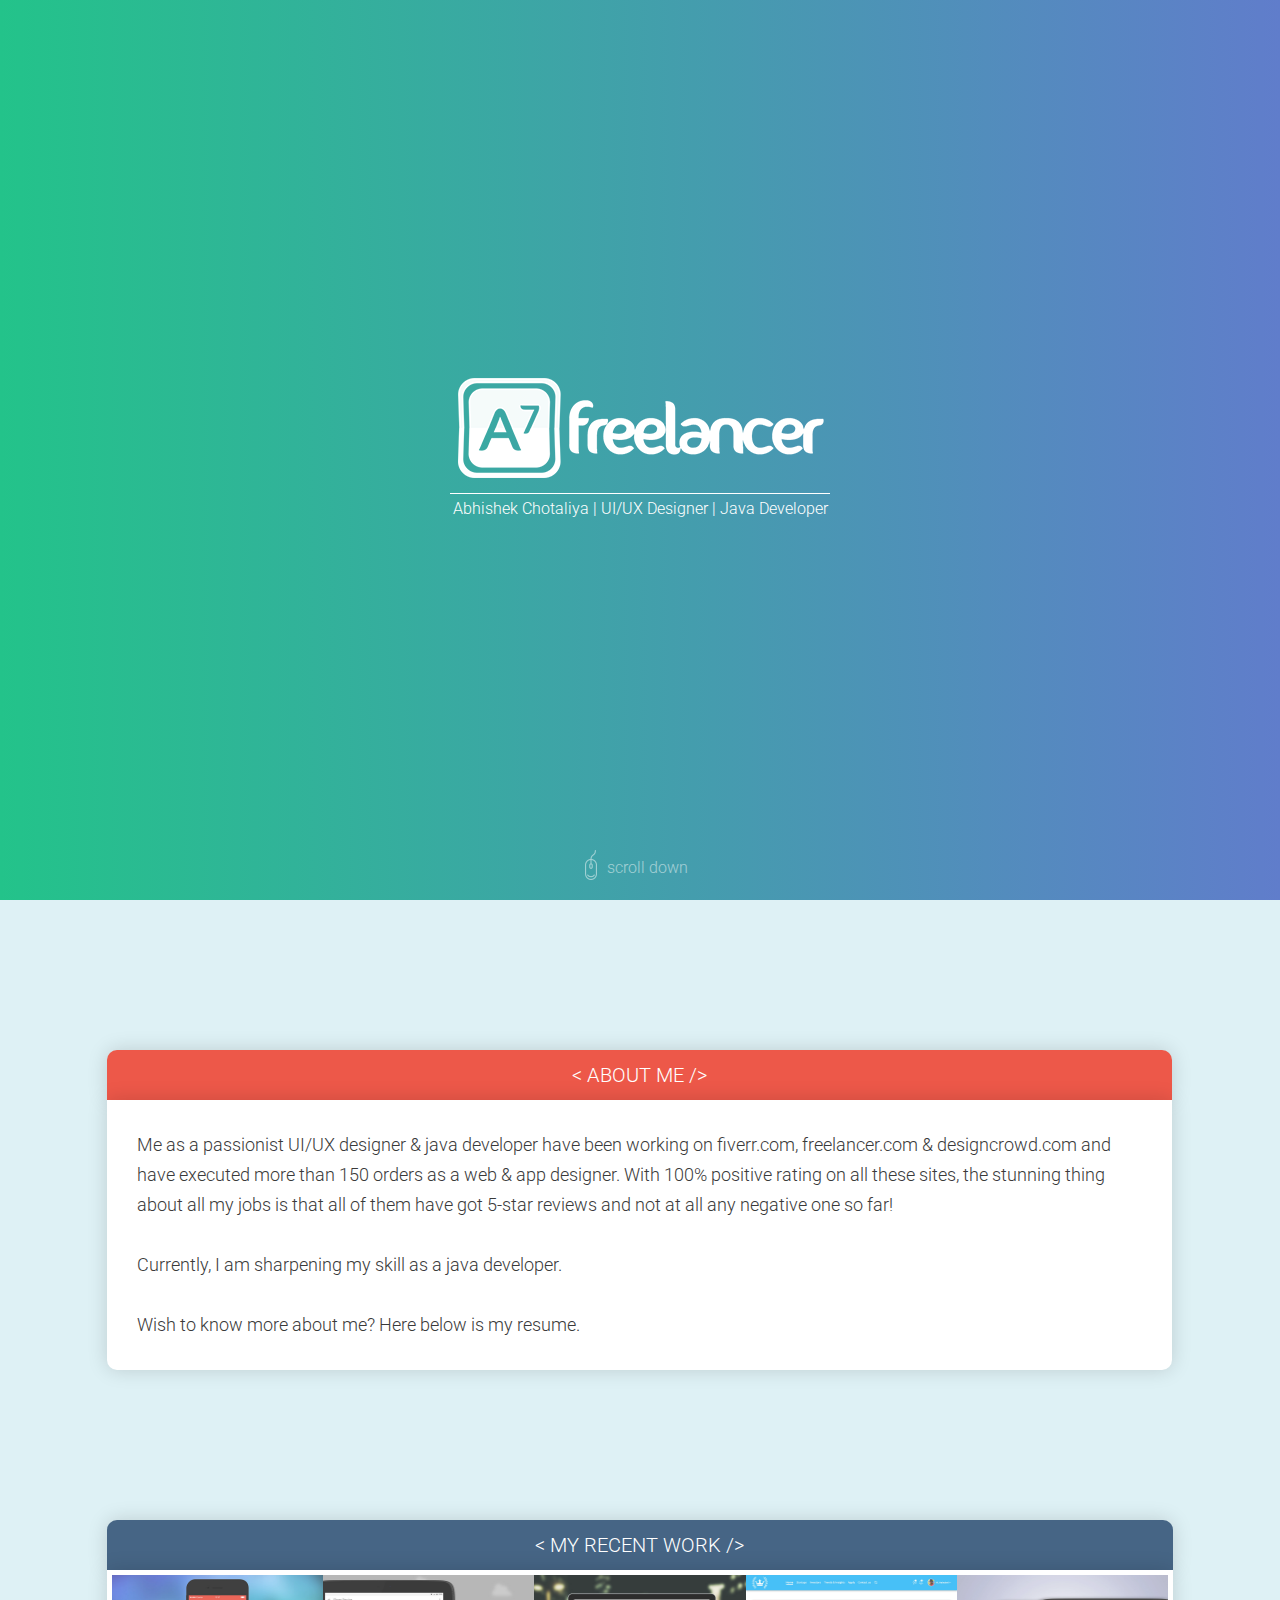
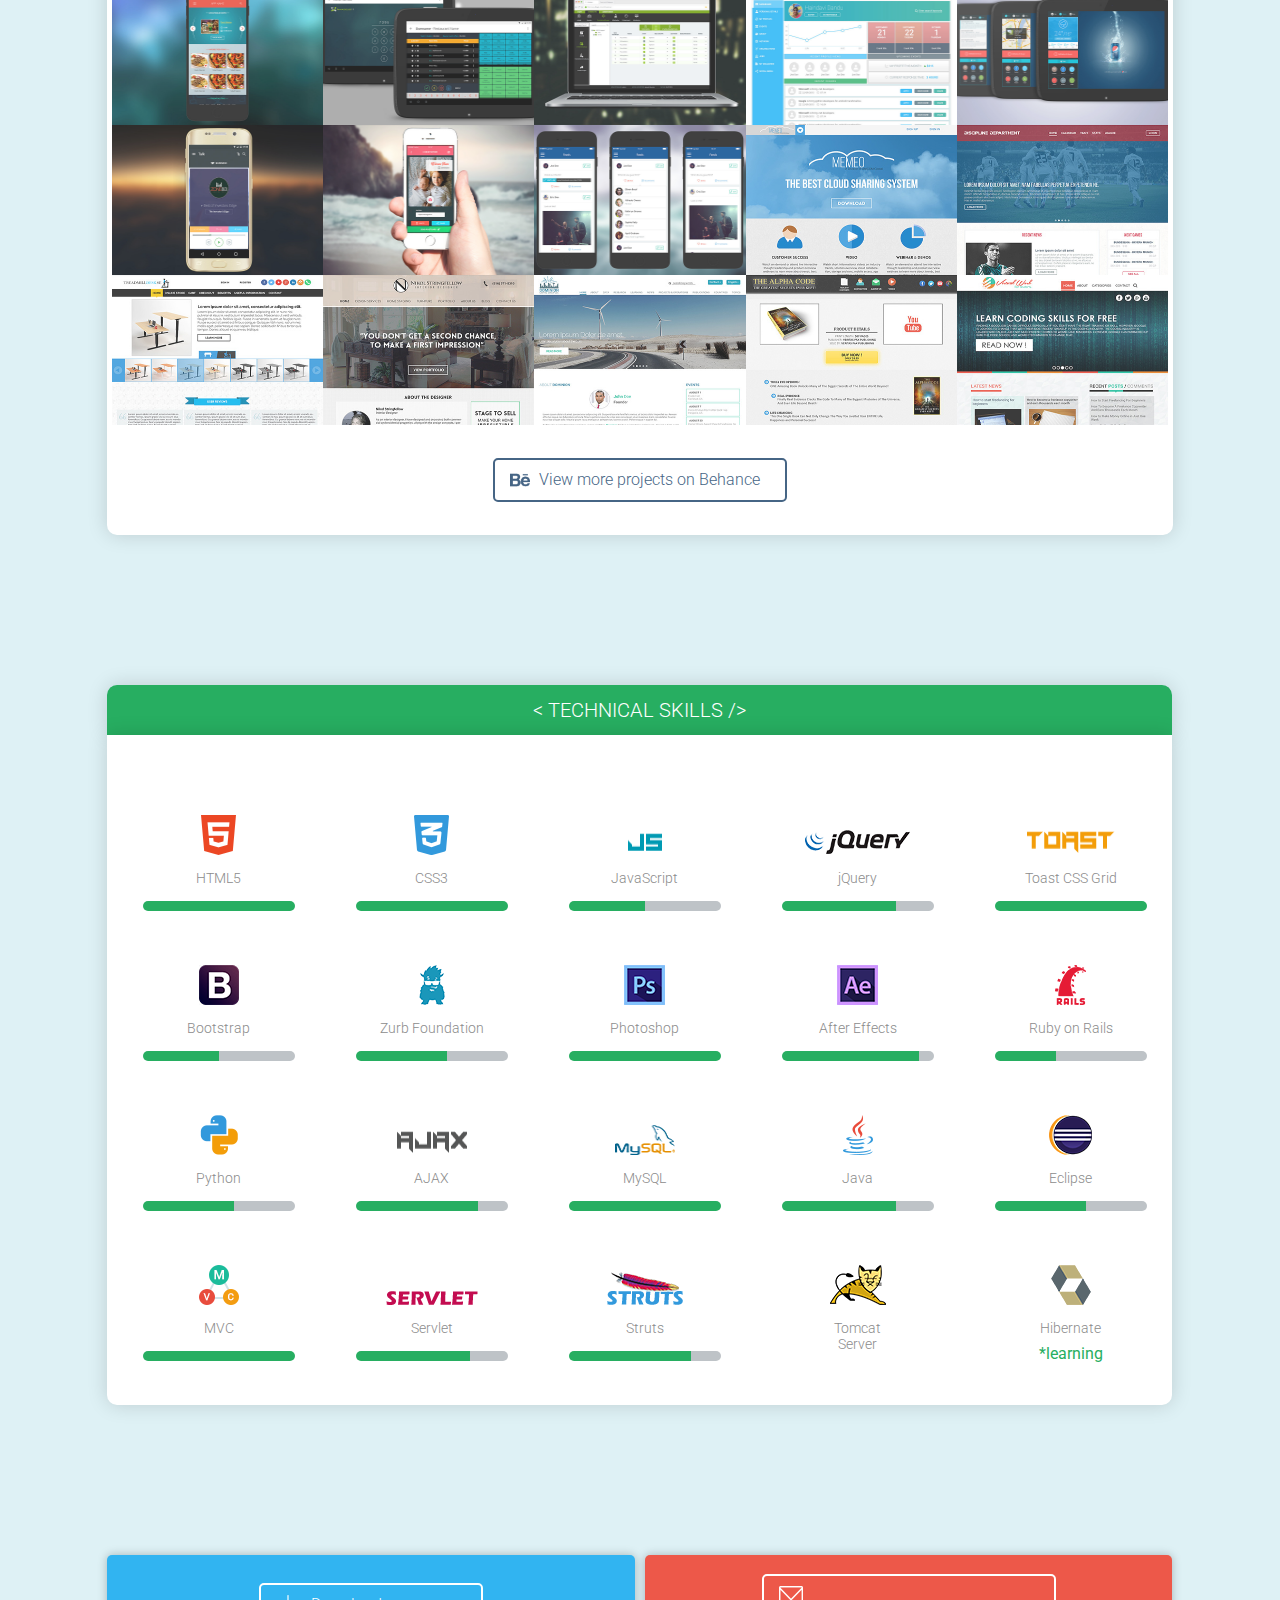
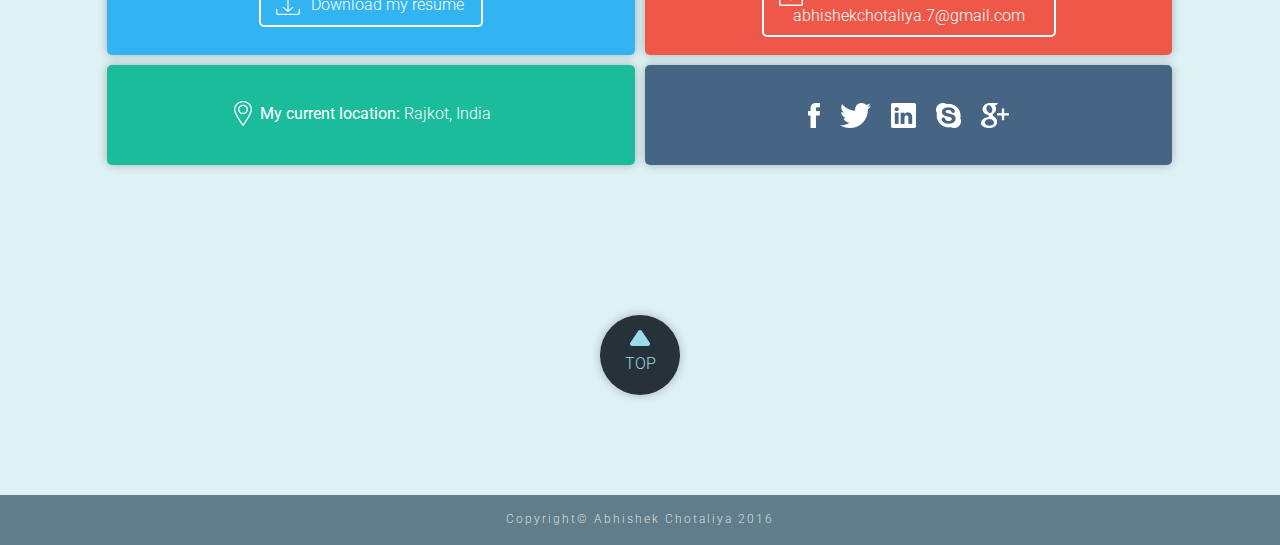
==== index.html @ 381bf8ba "Update index.html" ====
<!DOCTYPE html>
<html>

<head>
    <title>A7freelancer - Abhishek Chotaliya</title>
    <meta name="viewport" content="width=device-width" initial-scale="1">
    <link rel="stylesheet" type="text/css" href="style.css">
    <link href="https://fonts.googleapis.com/css?family=Roboto:300" rel="stylesheet" type="text/css">
    <!--lightbox-->
    <link rel="stylesheet" type="text/css" href="LB/css/lightbox.css">

    <!--favicon-->

    <link rel="apple-touch-icon" sizes="57x57" href="FAVICON/apple-icon-57x57.png">
    <link rel="apple-touch-icon" sizes="60x60" href="FAVICON/apple-icon-60x60.png">
    <link rel="apple-touch-icon" sizes="72x72" href="FAVICON/apple-icon-72x72.png">
    <link rel="apple-touch-icon" sizes="76x76" href="FAVICON/apple-icon-76x76.png">
    <link rel="apple-touch-icon" sizes="114x114" href="FAVICON/apple-icon-114x114.png">
    <link rel="apple-touch-icon" sizes="120x120" href="FAVICON/apple-icon-120x120.png">
    <link rel="apple-touch-icon" sizes="144x144" href="FAVICON/apple-icon-144x144.png">
    <link rel="apple-touch-icon" sizes="152x152" href="FAVICON/apple-icon-152x152.png">
    <link rel="apple-touch-icon" sizes="180x180" href="FAVICON/apple-icon-180x180.png">
    <link rel="icon" type="image/png" sizes="192x192" href="FAVICON/android-icon-192x192.png">
    <link rel="icon" type="image/png" sizes="32x32" href="FAVICON/favicon-32x32.png">
    <link rel="icon" type="image/png" sizes="96x96" href="FAVICON/favicon-96x96.png">
    <link rel="icon" type="image/png" sizes="16x16" href="FAVICON/favicon-16x16.png">
    <link rel="manifest" href="FAVICON/manifest.json">
    <meta name="msapplication-TileColor" content="#ffffff">
    <meta name="msapplication-TileImage" content="FAVICON/ms-icon-144x144.png">
    <meta name="theme-color" content="#ffffff">
    
    <!--google analytics-->
    <script>
  (function(i,s,o,g,r,a,m){i['GoogleAnalyticsObject']=r;i[r]=i[r]||function(){
  (i[r].q=i[r].q||[]).push(arguments)},i[r].l=1*new Date();a=s.createElement(o),
  m=s.getElementsByTagName(o)[0];a.async=1;a.src=g;m.parentNode.insertBefore(a,m)
  })(window,document,'script','//www.google-analytics.com/analytics.js','ga');

  ga('create', 'UA-73423383-1', 'auto');
  ga('send', 'pageview');

</script>

</head>

<body>
    <div id="preloader">
        <div class="forest_preloader"></div>
    </div>
        <div id="top" class="firstpage-container">
        <div class="firstpage-holder">
            <div class="logo-container">
                <div class="logo icon"></div>
                <div class="meta-details">
                    <h1>Abhishek Chotaliya  |  UI/UX Designer  |  Java Developer</h1>
                </div>
            </div>
            <a href="#about-me" class="scroll-down-container">
                <div class="scroll-img fl"></div>
                <h1 class="fl scroll-down">scroll down</h1></a>
        </div>
    </div>
        
<!--megacontainer starts-->
    <div class="megacontainer">
    
    <div id="about-me" class="grid">
        <div class="grid__col grid__col--1-of-12"></div>
        <div class="grid__col grid__col--10-of-12 about-me">
            <div class="heading red">
                <h3>&#60; ABOUT ME &#47;&#62;</h3>
            </div>
            <div class="container about-me-container">
                <h2>Me as a passionist UI/UX designer & java developer have been working on fiverr.com, freelancer.com & designcrowd.com and have executed more than 150 orders as a web & app designer. With 100% positive rating on all these sites, the stunning thing about all my jobs is that all of them have got 5-star reviews and not at all any negative one so far!<br/><br/></h2>
                <h2>Currently, I am sharpening my skill as a java developer.<br/><br/></h2>
                <h2>Wish to know more about me? Here below is my resume.</h2>
            </div>
        </div>
        <div class="grid__col grid__col--1-of-12"></div>
    </div>
    <div class="grid grid--no-gutter">
        <div class="grid__col grid__col--1-of-12"></div>
        <div class="grid__col grid__col--10-of-12 portfolio">
            <div class="heading purple">
                <h3>&#60; MY RECENT WORK &#47;&#62;</h3>
            </div>
            <div class="container portfolio-container">
                <div class="grid__col grid__col--1-of-5 grid__col--m-1-of-2 image-container">
                    <a href="IMG/work/i1.jpg" data-lightbox="image-1"><img src="IMG/work/i1.jpg" width="100%" height="100%" alt="image1"></a>
                </div>
                <div class="grid__col grid__col--1-of-5 grid__col--m-1-of-2 image-container">
                    <a href="IMG/work/i2.jpg" data-lightbox="image-2"><img src="IMG/work/i2.jpg" width="100%" height="100%" alt="image2"></a>
                </div>
                <div class="grid__col grid__col--1-of-5 grid__col--m-1-of-2 image-container">
                    <a href="IMG/work/i3.jpg" data-lightbox="image-3"><img src="IMG/work/i3.jpg" width="100%" height="100%" alt="image3"></a>
                </div>
                <div class="grid__col grid__col--1-of-5 grid__col--m-1-of-2 image-container">
                    <a href="IMG/work/i4.jpg" data-lightbox="image-4"><img src="IMG/work/i4.jpg" width="100%" height="100%" alt="image1"></a>
                </div>
                <div class="grid__col grid__col--1-of-5 grid__col--m-1-of-2 image-container">
                    <a href="IMG/work/i5.jpg" data-lightbox="image-5"><img src="IMG/work/i5.jpg" width="100%" height="100%" alt="image1"></a>
                </div>
                <div class="grid__col grid__col--1-of-5 grid__col--m-1-of-2 image-container">
                    <a href="IMG/work/i6.jpg" data-lightbox="image-6"><img src="IMG/work/i6.jpg" width="100%" height="100%" alt="image1"></a>
                </div>
                <div class="grid__col grid__col--1-of-5 grid__col--m-1-of-2 image-container">
                    <a href="IMG/work/i7.jpg" data-lightbox="image-7"><img src="IMG/work/i7.jpg" width="100%" height="100%" alt="image1"></a>
                </div>
                <div class="grid__col grid__col--1-of-5 grid__col--m-1-of-2 image-container">
                    <a href="IMG/work/i12.jpg" data-lightbox="image-8"><img src="IMG/work/i12.jpg" width="100%" height="100%" alt="image1"></a>
                </div>
                <div class="grid__col grid__col--1-of-5 grid__col--m-1-of-2 image-container">
                    <a href="IMG/work/i51.jpg" data-lightbox="image-9"><img src="IMG/work/thumb51.jpg" width="100%" height="100%" alt="image1"></a>
                </div>
                <div class="grid__col grid__col--1-of-5 grid__col--m-1-of-2 image-container">
                    <a href="IMG/work/i52.jpg" data-lightbox="image-10"><img src="IMG/work/thumb52.jpg" width="100%" height="100%" alt="image1"></a>
                </div>
                <div class="grid__col grid__col--1-of-5 grid__col--m-1-of-2 image-container">
                    <a href="IMG/work/i53.jpg" data-lightbox="image-11"><img src="IMG/work/thumb53.jpg" width="100%" height="100%" alt="image1"></a>
                </div>
                <div class="grid__col grid__col--1-of-5 grid__col--m-1-of-2 image-container">
                    <a href="IMG/work/i54.jpg" data-lightbox="image-12"><img src="IMG/work/thumb54.jpg" width="100%" height="100%" alt="image1"></a>
                </div>
                <div class="grid__col grid__col--1-of-5 grid__col--m-1-of-2 image-container">
                    <a href="IMG/work/i55.jpg" data-lightbox="image-13"><img src="IMG/work/thumb55.jpg" width="100%" height="100%" alt="image1"></a>
                </div>
                <div class="grid__col grid__col--1-of-5 grid__col--m-1-of-2 image-container">
                    <a href="IMG/work/i56.jpg" data-lightbox="image-14"><img src="IMG/work/thumb56.jpg" width="100%" height="100%" alt="image1"></a>
                </div>
                <div class="grid__col grid__col--1-of-5 grid__col--m-1-of-2 image-container">
                    <a href="IMG/work/i57.jpg" data-lightbox="image-15"><img src="IMG/work/thumb57.jpg" width="100%" height="100%" alt="image1"></a>
                </div>
                <div class="grid__col grid__col--5-of-5 grid__col--m-1-of-2">
                    <div class="behance-container fl tac">
                        <a href="https://goo.gl/opyggo" class="behance-button fl">
                            <div id="behance" class="icon fl"></div>
                            <h1 class="behancetext">View more projects on Behance</h1></a>
                    </div>
                </div>
            </div>
        </div>
        <div class="grid__col grid__col--1-of-12"></div>
    </div>
    <div class="grid">
        <div class="grid__col grid__col--1-of-12"></div>
        <div class="grid__col grid__col--10-of-12 technology">
            <div class="heading green">
                <h3>&#60; TECHNICAL SKILLS &#47;&#62;</h3>
            </div>

            <div class="container technologies-container">
          <div class="technologies-toprow"></div>
          <!--first row-->
          <div class="grid__col grid__col--1-of-5 grid__col--m-1-of-2 technology-container">
            <div class="tech-container">
              <div class="icon-container">
                <div class="icon html center icon"></div>
              </div>
              <div class="tech-meta-container">
                <h4 class="icon-text">HTML5</h4>
                <div class="bar-container center">
                  <div class="fullbar fl"></div>
                </div>
              </div>
            </div>
          </div>
          <div class="grid__col grid__col--1-of-5 grid__col--m-1-of-2 technology-container">
            <div class="tech-container">
              <div class="icon-container">
                <div class="icon css center icon"></div>
              </div>
              <div class="tech-meta-container">
                <h4 class="icon-text">CSS3</h4>
                <div class="bar-container center">
                  <div class="fullbar fl"></div>
                </div>
              </div>
            </div>
          </div>
          <div class="grid__col grid__col--1-of-5 grid__col--m-1-of-2 technology-container">
            <div class="tech-container">
              <div class="icon-container">
                <div class="icon js center icon"></div>
              </div>
              <div class="tech-meta-container">
                <h4 class="icon-text">JavaScript</h4>
                <div class="bar-container center">
                  <div class="progressbar fifty fl"></div>
                  <div class="basebar fifty fl"></div>
                </div>
              </div>
            </div>
          </div>
          <div class="grid__col grid__col--1-of-5 grid__col--m-1-of-2 technology-container">
            <div class="tech-container">
              <div class="icon-container">
                <div class="icon jquery center icon"></div>
              </div>
              <div class="tech-meta-container">
                <h4 class="icon-text">jQuery</h4>
                <div class="bar-container center">
                  <div class="progressbar seventyfive fl"></div>
                  <div class="basebar twentyfive fl"></div>
                </div>
              </div>
            </div>
          </div>
          <div class="grid__col grid__col--1-of-5 grid__col--m-1-of-2 technology-container">
            <div class="tech-container">
              <div class="icon-container">
                <div class="icon toast center icon"></div>
              </div>
              <div class="tech-meta-container">
                <h4 class="icon-text">Toast CSS Grid</h4>
                <div class="bar-container center">
                  <div class="fullbar fl"></div>
                </div>
              </div>
            </div>
          </div>
          <!--second row-->
          <div class="grid__col grid__col--1-of-5 grid__col--m-1-of-2 technology-container">
            <div class="tech-container">
              <div class="icon-container">
                <div class="icon bootstrap center icon"></div>
              </div>
              <div class="tech-meta-container">
                <h4 class="icon-text">Bootstrap</h4>
                <div class="bar-container center">
                  <div class="progressbar fifty fl"></div>
                  <div class="basebar fifty fl"></div>
                </div>
              </div>
            </div>
          </div>
          <div class="grid__col grid__col--1-of-5 grid__col--m-1-of-2 technology-container">
            <div class="tech-container">
              <div class="icon-container">
                <div class="icon zurb center icon"></div>
              </div>
              <div class="tech-meta-container">
                <h4 class="icon-text">Zurb Foundation</h4>
                <div class="bar-container center">
                  <div class="progressbar sixty fl"></div>
                  <div class="basebar forty fl"></div>
                </div>
              </div>
            </div>
          </div>
          <div class="grid__col grid__col--1-of-5 grid__col--m-1-of-2 technology-container">
            <div class="tech-container">
              <div class="icon-container">
                <div class="icon photoshop center icon"></div>
              </div>
              <div class="tech-meta-container">
                <h4 class="icon-text">Photoshop</h4>
                <div class="bar-container center">
                  <div class="fullbar fl"></div>
                </div>
              </div>
            </div>
          </div>
          <div class="grid__col grid__col--1-of-5 grid__col--m-1-of-2 technology-container">
            <div class="tech-container">
              <div class="icon-container">
                <div class="icon aftereffects center icon"></div>
              </div>
              <div class="tech-meta-container">
                <h4 class="icon-text">After Effects</h4>
                <div class="bar-container center">
                  <div class="progressbar ninety fl"></div>
                  <div class="basebar ten fl"></div>
                </div>
              </div>
            </div>
          </div>
          <div class="grid__col grid__col--1-of-5 grid__col--m-1-of-2 technology-container">
            <div class="tech-container">
              <div class="icon-container">
                <div class="icon rails center icon"></div>
              </div>
              <div class="tech-meta-container">
                <h4 class="icon-text">Ruby on Rails</h4>
                <div class="bar-container center">
                  <div class="progressbar forty fl"></div>
                  <div class="basebar sixty fl"></div>
                </div>
              </div>
            </div>
          </div>
          <!-- third row-->
          <div class="grid__col grid__col--1-of-5 grid__col--m-1-of-2 technology-container">
            <div class="tech-container">
              <div class="icon-container">
                <div class="icon python center icon"></div>
              </div>
              <div class="tech-meta-container">
                <h4 class="icon-text">Python</h4>
                <div class="bar-container center">
                  <div class="progressbar sixty fl"></div>
                  <div class="basebar forty fl"></div>
                </div>
              </div>
            </div>
          </div>
          <div class="grid__col grid__col--1-of-5 grid__col--m-1-of-2 technology-container">
            <div class="tech-container">
              <div class="icon-container">
                <div class="icon ajax center icon"></div>
              </div>
              <div class="tech-meta-container">
                <h4 class="icon-text">AJAX</h4>
                <div class="bar-container center">
                  <div class="progressbar eighty fl"></div>
                  <div class="basebar twenty fl"></div>
                </div>
              </div>
            </div>
          </div>
          <div class="grid__col grid__col--1-of-5 grid__col--m-1-of-2 technology-container">
            <div class="tech-container">
              <div class="icon-container">
                <div class="icon mysql center icon"></div>
              </div>
              <div class="tech-meta-container">
                <h4 class="icon-text">MySQL</h4>
                <div class="bar-container center">
                  <div class="fullbar ff"></div>
                </div>
              </div>
            </div>
          </div>
          <div class="grid__col grid__col--1-of-5 grid__col--m-1-of-2 technology-container">
            <div class="tech-container">
              <div class="icon-container">
                <div class="icon java center icon"></div>
              </div>
              <div class="tech-meta-container">
                <h4 class="icon-text">Java</h4>
                <div class="bar-container center">
                  <div class="progressbar seventyfive fl"></div>
                  <div class="basebar twentyfive fl"></div>
                </div>
              </div>
            </div>
          </div>
          <div class="grid__col grid__col--1-of-5 grid__col--m-1-of-2 technology-container">
            <div class="tech-container">
              <div class="icon-container">
                <div class="icon eclipse center icon"></div>
              </div>
              <div class="tech-meta-container">
                <h4 class="icon-text">Eclipse</h4>
                <div class="bar-container center">
                  <div class="progressbar sixty fl"></div>
                  <div class="basebar forty fl"></div>
                </div>
              </div>
            </div>
          </div>
          <!-- forth row-->
          <div class="grid__col grid__col--1-of-5 grid__col--m-1-of-2 technology-container">
            <div class="tech-container">
              <div class="icon-container">
                <div class="icon mvc center icon"></div>
              </div>
              <div class="tech-meta-container">
                <h4 class="icon-text">MVC</h4>
                <div class="bar-container center">
                  <div class="fullbar fl"></div>
                </div>
              </div>
            </div>
          </div>
          <div class="grid__col grid__col--1-of-5 grid__col--m-1-of-2 technology-container">
            <div class="tech-container">
              <div class="icon-container">
                <div class="icon servlet center icon"></div>
              </div>
              <div class="tech-meta-container">
                <h4 class="icon-text">Servlet</h4>
                <div class="bar-container center">
                  <div class="progressbar seventyfive fl"></div>
                  <div class="basebar twentyfive fl"></div>
                </div>
              </div>
            </div>
          </div>
          <div class="grid__col grid__col--1-of-5 grid__col--m-1-of-2 technology-container">
            <div class="tech-container">
              <div class="icon-container">
                <div class="icon struts center icon"></div>
              </div>
              <div class="tech-meta-container">
                <h4 class="icon-text">Struts</h4>
                <div class="bar-container center">
                  <div class="progressbar eighty fl"></div>
                  <div class="basebar twenty fl"></div>
                </div>
              </div>
            </div>
          </div>
          <div class="grid__col grid__col--1-of-5 grid__col--m-1-of-2 technology-container">
            <div class="tech-container">
              <div class="icon-container">
                <div class="icon tomcat center icon"></div>
              </div>
              <div class="tech-meta-container">
                <h4 class="icon-text">Tomcat <br/> Server</h4>
                <!--.bar-container.center
                .progressbar.seventyfive.fl
                .basebar.twentyfive.fl
                
                -->
              </div>
            </div>
          </div>
          <div class="grid__col grid__col--1-of-5 grid__col--m-1-of-2 technology-container">
            <div class="tech-container">
              <div class="icon-container">
                <div class="icon hibernate center icon"></div>
              </div>
              <div class="tech-meta-container">
                <h4 class="icon-text">Hibernate</h4>
                <div class="learning">*learning</div>
              </div>
            </div>
          </div>
          <div class="technologies-bottomrow"></div>
        </div>

        </div>
        <div class="grid__col grid__col--1-of-12"></div>
    </div>
    <div class="fourgroup-container">
        <div class="grid">
            <div class="grid__col grid__col--1-of-12"></div> 
            <div class="grid__col grid__col--5-of-12">
                <div class="download-resume-container fl tac">
                    <a href="DOWNLOAD/resume.pdf" download="Abhishek_Chotaliya_resume" class="download-button fl">
                        <div id="download-icon" class="icon fl"></div>
                        <h1 class="resumetext">Download my resume</h1></a>
                </div>
            </div>
            <div class="grid__col grid__col--5-of-12">
                <div class="email-container fl tac">
                    <a href="mailto:abhishekchotaliya.7@gmail.com?subject=Hello friend!" class="email-button fl">
                        <div id="email-icon" class="icon fl"></div>
                        <h1 class="emailtext">abhishekchotaliya.7@gmail.com</h1></a>
                </div>
            </div>
            <div class="grid__col grid__col--1-of-12"></div>
        </div>
        <div class="grid">
            <div class="grid__col grid__col--1-of-12"></div>
            <div class="grid__col grid__col--5-of-12">
                <div class="location-container tenpixelmargin">
                    <div class="locationholder fl">
                        <div id="location-icon" class="fl"></div>
                        <h1 class="locationtext"><b>My current location:</b> Rajkot, India</h1>
                    </div>
                </div>
            </div>
            <div class="grid__col grid__col--5-of-12">
                <div class="social-media-container tenpixelmargin">
                    <div class="social-media-icon-holder fl">
                        <a href="https://goo.gl/yo9cLg" class="facebook icon fl"></a>
                        <a href="https://goo.gl/Efm9oX" class="twitter icon fl"></a>
                        <a href="https://goo.gl/EVbj6S" class="in icon fl"></a>
                        <a href="IMG/skypeid.png" data-lightbox="skype" class="skype icon fl"></a>
                        <a href="https://goo.gl/bw6sXU" class="gplus icon fl"></a>
                    </div>
                </div>
            </div>
            <div class="grid__col grid__col--1-of-12"></div>
        </div>
    </div>
        
<!--megacontainer end-->
    </div>
    
    <div class="grid">
        <div class="grid__col grid__col--2-of-2 back-to-top-container">
            <a href="#top" class="back-to-top-holder tac">
                <div class="top icon center"></div>
                <h1 class="top-text"> TOP</h1></a>
        </div>
        <div class="grid__col grid__col--2-of-2 footer-container">
            <h5 class="tac">Copyright&copy; Abhishek Chotaliya 2016</h5>
        </div>
    </div>

    <div id="preload">
        <img src="IMG/behance_hover.png" width="1" height="1" alt="Image 01" />
        <img src="IMG/downloadicon_hover.png" width="1" height="1" alt="Image 02" />
        <img src="IMG/mailicon_hover.png" width="1" height="1" alt="Image 03" />
    </div>

    <script type="text/javascript" src="SCRIPT/jquery-2.1.3.min.js"></script>
    <script type="text/javascript" src="SCRIPT/script.js"></script>
    <script type="text/javascript" src="SCRIPT/colorchange.js"></script>
    <script type="text/javascript" src="LB/js/lightbox.js"></script>
</body>

</html>
---- style.css ----
@charset "UTF-8";
* {
  margin: 0em;
  padding: 0em;
}

div#preload {
    display: none;
}

.megacontainer{
    margin-left: auto;
    margin-right: auto;
    max-width: 1360px !important;
}

.idea1 {
  box-sizing: border-box;
  border: 0.1em dashed red;
}

.idea2 {
  box-sizing: border-box;
  border: 0.1em dashed blue;
}

.idea3 {
  box-sizing: border-box;
  border: 0.1em dashed yellow;
}

.center {
  margin-left: auto;
  margin-right: auto;
}

a {
  text-decoration: none;
}

.fl {
  float: left;
}

.fr {
  float: right;
}

.ib {
  display: inline-block;
}

li {
  list-style: none;
}

.tac {
  text-align: center;
}

/*-----------------------------------*\
  $TOAST-GRID
  An insane grid.
  You'd be mad to use it.
  Usage
  =====
  Assuming default values:
  <div class="grid">
    <div class="grid__col grid__col--1-of-2">
      A half-width column.
    </div>
    <div class="grid__col grid__col--1-of-4 grid__col--pull-1-of-4">
      A quarter, pulled left by its own width. You get this, right?
    </div>
  </div>
  Customisation
  =============
  $toast-grid-namespace and $toast-grid-column-namespace
  adjusts the class names for the grid. With
  default values, grid wrappers have a class
  of '.grid' and columns '.grid__col'.
  $toast-col-groups(n) adjusts column divisions.
  For example, $toast-col-groups(12) will produce
  a 12-column grid. $col-groups(3,6,8)
  will produce a 3-, 6-, and 8-column grid.
  $toast-gutter-width is—you guessed it—the gutter
  width. Accepts any unit.
  That's it. Have fun.
\*-----------------------------------*/
.grid {
  list-style: none;
  margin-left: -10px;
}

.grid__col--2-of-2, .grid__col--3-of-3, .grid__col--4-of-4, .grid__col--5-of-5, .grid__col--6-of-6, .grid__col--8-of-8, .grid__col--12-of-12 {
  width: 100%;
}

.grid__col--1-of-2, .grid__col--2-of-4, .grid__col--3-of-6, .grid__col--4-of-8, .grid__col--6-of-12 {
  width: 50%;
}

.grid__col--1-of-3, .grid__col--2-of-6, .grid__col--4-of-12 {
  width: 33.33333%;
}

.grid__col--2-of-3, .grid__col--4-of-6, .grid__col--8-of-12 {
  width: 66.66667%;
}

.grid__col--1-of-4, .grid__col--2-of-8, .grid__col--3-of-12 {
  width: 25%;
}

.grid__col--3-of-4, .grid__col--6-of-8, .grid__col--9-of-12 {
  width: 75%;
}

.grid__col--push-2-of-2, .grid__col--push-3-of-3, .grid__col--push-4-of-4, .grid__col--push-5-of-5, .grid__col--push-6-of-6, .grid__col--push-8-of-8, .grid__col--push-12-of-12 {
  margin-left: 100%;
}

.grid__col--push-1-of-2, .grid__col--push-2-of-4, .grid__col--push-3-of-6, .grid__col--push-4-of-8, .grid__col--push-6-of-12 {
  margin-left: 50%;
}

.grid__col--push-1-of-3, .grid__col--push-2-of-6, .grid__col--push-4-of-12 {
  margin-left: 33.33333%;
}

.grid__col--push-2-of-3, .grid__col--push-4-of-6, .grid__col--push-8-of-12 {
  margin-left: 66.66667%;
}

.grid__col--push-1-of-4, .grid__col--push-2-of-8, .grid__col--push-3-of-12 {
  margin-left: 25%;
}

.grid__col--push-3-of-4, .grid__col--push-6-of-8, .grid__col--push-9-of-12 {
  margin-left: 75%;
}

.grid__col--pull-2-of-2, .grid__col--pull-3-of-3, .grid__col--pull-4-of-4, .grid__col--pull-5-of-5, .grid__col--pull-6-of-6, .grid__col--pull-8-of-8, .grid__col--pull-12-of-12 {
  margin-left: -100%;
}

.grid__col--pull-1-of-2, .grid__col--pull-2-of-4, .grid__col--pull-3-of-6, .grid__col--pull-4-of-8, .grid__col--pull-6-of-12 {
  margin-left: -50%;
}

.grid__col--pull-1-of-3, .grid__col--pull-2-of-6, .grid__col--pull-4-of-12 {
  margin-left: -33.33333%;
}

.grid__col--pull-2-of-3, .grid__col--pull-4-of-6, .grid__col--pull-8-of-12 {
  margin-left: -66.66667%;
}

.grid__col--pull-1-of-4, .grid__col--pull-2-of-8, .grid__col--pull-3-of-12 {
  margin-left: -25%;
}

.grid__col--pull-3-of-4, .grid__col--pull-6-of-8, .grid__col--pull-9-of-12 {
  margin-left: -75%;
}

.grid__col--1-of-5 {
  width: 20%;
}

.grid__col--push-1-of-5 {
  margin-left: 20%;
}

.grid__col--pull-1-of-5 {
  margin-left: -20%;
}

.grid__col--2-of-5 {
  width: 40%;
}

.grid__col--push-2-of-5 {
  margin-left: 40%;
}

.grid__col--pull-2-of-5 {
  margin-left: -40%;
}

.grid__col--3-of-5 {
  width: 60%;
}

.grid__col--push-3-of-5 {
  margin-left: 60%;
}

.grid__col--pull-3-of-5 {
  margin-left: -60%;
}

.grid__col--4-of-5 {
  width: 80%;
}

.grid__col--push-4-of-5 {
  margin-left: 80%;
}

.grid__col--pull-4-of-5 {
  margin-left: -80%;
}

.grid__col--1-of-6 {
  width: 16.66667%;
}

.grid__col--push-1-of-6 {
  margin-left: 16.66667%;
}

.grid__col--pull-1-of-6 {
  margin-left: -16.66667%;
}

.grid__col--5-of-6 {
  width: 83.33333%;
}

.grid__col--push-5-of-6 {
  margin-left: 83.33333%;
}

.grid__col--pull-5-of-6 {
  margin-left: -83.33333%;
}

.grid__col--1-of-8 {
  width: 12.5%;
}

.grid__col--push-1-of-8 {
  margin-left: 12.5%;
}

.grid__col--pull-1-of-8 {
  margin-left: -12.5%;
}

.grid__col--3-of-8 {
  width: 37.5%;
}

.grid__col--push-3-of-8 {
  margin-left: 37.5%;
}

.grid__col--pull-3-of-8 {
  margin-left: -37.5%;
}

.grid__col--5-of-8 {
  width: 62.5%;
}

.grid__col--push-5-of-8 {
  margin-left: 62.5%;
}

.grid__col--pull-5-of-8 {
  margin-left: -62.5%;
}

.grid__col--7-of-8 {
  width: 87.5%;
}

.grid__col--push-7-of-8 {
  margin-left: 87.5%;
}

.grid__col--pull-7-of-8 {
  margin-left: -87.5%;
}

.grid__col--1-of-12 {
  width: 8.33333%;
}

.grid__col--push-1-of-12 {
  margin-left: 8.33333%;
}

.grid__col--pull-1-of-12 {
  margin-left: -8.33333%;
}

.grid__col--2-of-12 {
  width: 16.66667%;
}

.grid__col--push-2-of-12 {
  margin-left: 16.66667%;
}

.grid__col--pull-2-of-12 {
  margin-left: -16.66667%;
}

.grid__col--5-of-12 {
  width: 41.66667%;
}

.grid__col--push-5-of-12 {
  margin-left: 41.66667%;
}

.grid__col--pull-5-of-12 {
  margin-left: -41.66667%;
}

.grid__col--7-of-12 {
  width: 58.33333%;
}

.grid__col--push-7-of-12 {
  margin-left: 58.33333%;
}

.grid__col--pull-7-of-12 {
  margin-left: -58.33333%;
}

.grid__col--10-of-12 {
  width: 83.33333%;
}

.grid__col--push-10-of-12 {
  margin-left: 83.33333%;
}

.grid__col--pull-10-of-12 {
  margin-left: -83.33333%;
}

.grid__col--11-of-12 {
  width: 91.66667%;
}

.grid__col--push-11-of-12 {
  margin-left: 91.66667%;
}

.grid__col--pull-11-of-12 {
  margin-left: -91.66667%;
}

.grid__col {
  box-sizing: border-box;
  display: inline-block;
  margin-right: -.25em;
  min-height: 1px;
  padding-left: 10px;
  vertical-align: top;
}
@media (max-width: 700px) {
  .grid__col {
    display: block;
    margin-left: 0;
    margin-right: 0;
    width: auto;
  }
}
@media (max-width: 700px) and (min-width: 480px) {
  .grid__col[class*="grid__col--m-"] {
    display: inline-block;
    margin-right: -.24em;
  }
  .grid__col.grid__col--m-1-of-2, .grid__col.grid__col--m-2-of-4 {
    width: 50%;
  }
  .grid__col.grid__col--m-1-of-3 {
    width: 33.33333%;
  }
  .grid__col.grid__col--m-2-of-3 {
    width: 66.66667%;
  }
  .grid__col.grid__col--m-1-of-4 {
    width: 25%;
  }
  .grid__col.grid__col--m-3-of-4 {
    width: 75%;
  }
}
@media (max-width: 480px) {
  .grid__col[class*="grid__col--s-"] {
    display: inline-block;
    margin-right: -.24em;
  }
  .grid__col.grid__col--s-1-of-2, .grid__col.grid__col--s-2-of-4 {
    width: 50%;
  }
  .grid__col.grid__col--s-1-of-3 {
    width: 33.33333%;
  }
  .grid__col.grid__col--s-2-of-3 {
    width: 66.66667%;
  }
  .grid__col.grid__col--s-1-of-4 {
    width: 25%;
  }
  .grid__col.grid__col--s-3-of-4 {
    width: 75%;
  }
}

.grid__col--centered {
  display: block;
  margin-left: auto;
  margin-right: auto;
}

.grid__col--d-first {
  float: left;
}

.grid__col--d-last {
  float: right;
}

.grid--no-gutter {
  margin-left: 0;
  width: 100%;
}
.grid--no-gutter .grid__col {
  padding-left: 0;
}
.grid--no-gutter .grid__col--span-all {
  margin-left: 0;
  width: 100%;
}

.grid__col--ab {
  vertical-align: bottom;
}

.grid__col--am {
  vertical-align: middle;
}

::-moz-selection {
  background: #eeeeee;
}

::selection {
  background: #eeeeee;
}

::-moz-selection {
  background: #eeeeee;
}

html, body {
  background-color: #def1f5;
  padding: 0 !important;
  margin: 0 !important;
}
@media screen and (max-width: 700px) {
  html, body {
    padding-right: 5px;
  }
}

.preloaderactive {
  overflow: hidden;
  left: 0;
  top: 0;
  position: fixed;
  height: 100%;
  width: 100%;
}

h1 {
  font-family: "Roboto";
  font-size: 16px;
  font-weight: 300;
  color: white;
}

h2 {
  font-family: "Roboto";
  font-weight: 300;
  font-size: 18px;
  color: #3a3a3a;
}

h3 {
  font-family: "Roboto";
  font-weight: 300;
  font-size: 20px;
  color: white;
  box-sizing: border-box;
  overflow: hidden;
}

h4 {
  font-family: "Roboto";
  font-size: 14px;
  font-weight: 300;
  color: #8c8c8c;
}

h5 {
  padding-top: 17px;
  padding-bottom: 17px;
  font-family: "Roboto";
  font-size: 12px;
  font-weight: 300;
  letter-spacing: 2px;
  color: #dddddd;
}
@media screen and (max-width: 700px) {
  h5 {
    padding-top: 15px;
  }
}

.space {
  height: 700px;
}

/*loading */
#preloader {
  position: absolute;
  height: 100vh;
  width: 100%;
  background-color: white;
  z-index: 99;
  left: 0;
  top: 0;
  display: -webkit-box;
  display: -webkit-flex;
  display: -ms-flexbox;
  display: flex;
  -webkit-box-pack: center;
  -webkit-justify-content: center;
  -ms-flex-pack: center;
  justify-content: center;
  -webkit-box-align: center;
  -webkit-align-items: center;
  -ms-flex-align: center;
  align-items: center;
}

.forest_preloader {
  height: 128px;
  width: 128px;
  background-image: url(IMG/forest.gif);
}

/*header section */
.firstpage-container {
  position: relative;
  height: 100vh;
  width: 100%;
}

.firstpage-holder {
  display: -webkit-box;
  display: -webkit-flex;
  display: -ms-flexbox;
  display: flex;
  -webkit-box-orient: vertical;
  -webkit-box-direction: normal;
  -webkit-flex-direction: column;
  -ms-flex-direction: column;
  flex-direction: column;
  -webkit-box-pack: center;
  -webkit-justify-content: center;
  -ms-flex-pack: center;
  justify-content: center;
  -webkit-box-align: center;
  -webkit-align-items: center;
  -ms-flex-align: center;
  align-items: center;
  height: 100%;
  width: 100%;
  background-attachment: fixed;
}

.logo-container {
  text-align: center;
  width: 380px;
  height: 145px;
}
@media screen and (max-width: 700px) {
  .logo-container {
    width: 305px;
    height: 160px;
  }
}

.logo {
  margin-left: 8px;
  height: 100px;
  width: 366px;
  background-image: url(IMG/logo.png);
}
@media screen and (max-width: 700px) {
  .logo {
    margin-left: 0;
    height: 85px;
    width: 300px;
  }
}

.meta-details {
  padding-top: 5px;
  border-top: 1px solid white;
  margin-top: 15px;
}
@media screen and (max-width: 700px) {
  .meta-details h1 {
    font-size: 18px;
  }
}

.scroll-img {
  width: 12px;
  height: 30px;
  background-image: url(IMG/mouse.png);
}

.scroll-down {
  margin-top: 8px;
  margin-left: 10px;
}

.scroll-down-container {
  padding-bottom: 20px;
  left: 50%;
  margin-left: -55px;
  bottom: 0px;
  width: 110px;
  position: absolute;
  opacity: 0.5;
  -webkit-transition-duration: 0.5s;
  transition-duration: 0.5s;
}

.scroll-down-container:hover {
  opacity: 0.75;
}

/*common */
.container {
  z-index: 9;
  background-color: white;
  border-radius: 0px 0px 10px 10px;
  box-shadow: 0px 0px 20px rgba(0, 0, 0, 0.15);
  -moz-box-shadow: 0px 0px 20px rgba(0, 0, 0, 0.15);
  -webkit-box-shadow: 0px 0px 20px rgba(0, 0, 0, 0.15);
}
@media screen and (max-width: 700px) {
  .container {
    border-radius: 0px;
  }
}

.heading {
  z-index: 10;
  text-align: center;
  line-height: 50px;
  height: 50px;
  width: 100%;
  border-radius: 10px 10px 0px 0px;
  -moz-border-radius: 10px 10px 0px 0px;
  -webkit-border-radius: 10px 10px 0px 0px;
  box-shadow: 0px 0px 20px rgba(0, 0, 0, 0.15);
  -moz-box-shadow: 0px 0px 20px rgba(0, 0, 0, 0.15);
  -webkit-box-shadow: 0px 0px 20px rgba(0, 0, 0, 0.15);
}
@media screen and (max-width: 700px) {
  .heading {
    border-radius: 0px;
    -moz-border-radius: 0px;
    -webkit-border-radius: 0px;
  }
}

.red {
  background-color: #ed5849;
}

.purple {
  background-color: #466585;
}

/*about me */
.about-me {
  margin-top: 150px;
}

.about-me-container {
  padding: 30px;
  line-height: 30px;
}

/*portfolio */
.portfolio-container {
  overflow: hidden;
  padding: 5px;
}

.portfolio {
  margin-top: 150px;
}

.image-container {
  height: 150px;
  -webkit-transition-duration: 0.25s;
  transition-duration: 0.25s;
  opacity: 0.85;
  overflow: hidden;
}
@media screen and (max-width: 700px) {
  .image-container {
    height: 200px;
  }
}

.image-container:hover {
  opacity: 1;
}

/*behance */
.behancetext {
  color: #466585;
}

.behance-container {
  display: -webkit-box;
  display: -webkit-flex;
  display: -ms-flexbox;
  display: flex;
  -webkit-box-pack: center;
  -webkit-justify-content: center;
  -ms-flex-pack: center;
  justify-content: center;
  -webkit-box-align: center;
  -webkit-align-items: center;
  -ms-flex-align: center;
  align-items: center;
  margin-top: 5px;
  height: 100px;
  width: 100%;
}
@media screen and (max-width: 700px) {
  .behance-container {
    margin-bottom: 10px;
  }
}

.behance-button {
  border-radius: 5px;
  -moz-border-radius: 5px;
  -webkit-border-radius: 5px;
  padding: 10px 15px;
  width: 260px;
  border: 2px solid #466585;
  -webkit-transition-duration: 0.5s;
  transition-duration: 0.5s;
}

.behance-button:hover {
  color: black;
  box-shadow: 0px 5px 20px rgba(0, 0, 0, 0.25);
  -moz-box-shadow: 0px 5px 20px rgba(0, 0, 0, 0.25);
  -webkit-box-shadow: 0px 5px 20px rgba(0, 0, 0, 0.25);
  background-color: #466585;
}

#behance {
  height: 20px;
  width: 20px;
  background-image: url(IMG/behance.png);
}

/*technologies */
.technologies-toprow {
  padding-top: 50px;
}

.technologies-bottomrow {
  padding-bottom: 20px;
}

.green {
  background-color: #27ae61;
}

.technology {
  margin-top: 150px;
}

.technology-container {
  height: 150px;
  overflow: hidden;
}

/*bar */
.bar-container {
  margin-top: 15px;
  width: 75%;
}

.progressbar {
  height: 10px;
  border-radius: 5px 0px 0px 5px;
  -moz-border-radius: 5px 0px 0px 5px;
  -webkit-border-radius: 5px 0px 0px 5px;
  background-color: #27ae61;
}

.ten {
  width: 10%;
}

.twenty {
  width: 20%;
}

.twentyfive {
  width: 25%;
}

.forty {
  width: 40%;
}

.fifty {
  width: 50%;
}

.sixty {
  width: 60%;
}

.seventyfive {
  width: 75%;
}

.eighty {
  width: 80%;
}

.ninety {
  width: 90%;
}

.basebar {
  height: 10px;
  border-radius: 0px 5px 5px 0px;
  -moz-border-radius: 0px 5px 5px 0px;
  -webkit-border-radius: 0px 5px 5px 0px;
  background-color: #bec3c7;
}

.fullbar {
  height: 10px;
  width: 100%;
  border-radius: 5px;
  -moz-border-radius: 5px;
  -webkit-border-radius: 5px;
  background-color: #27ae61;
}

/*icons */
.icon {
  background-size: 100% 100%;
}

.icon-text {
  text-align: center;
  margin-top: 15px;
}

.learning {
  margin-top: 8px;
  text-align: center;
  font-family: "Roboto";
  font-size: 16px;
  color: #27ae61;
}

.icon-container {
  padding-top: 30px;
}

.html {
  height: 40px;
  width: 35px;
  background-image: url(IMG/htmllogo.png);
}

.css {
  height: 40px;
  width: 35px;
  background-image: url(IMG/csslogo.png);
}

.js {
  margin-top: 18px;
  margin-bottom: 19px;
  height: 18px;
  width: 34px;
  background-image: url(IMG/jslogo.png);
}

.jquery {
  margin-top: 15px;
  margin-bottom: 16px;
  height: 24px;
  width: 105px;
  background-image: url(IMG/jquerylogo.png);
}

.python {
  height: 40px;
  width: 38px;
  background-image: url(IMG/pythonlogo.png);
}

.rails {
  height: 40px;
  width: 31px;
  background-image: url(IMG/railslogo.png);
}

.ajax {
  margin-top: 16px;
  margin-bottom: 17px;
  height: 22px;
  width: 70px;
  background-image: url(IMG/ajaxlogo.png);
}

.mvc {
  height: 40px;
  width: 40px;
  background-image: url(IMG/mvclogo.png);
}

.java {
  height: 40px;
  width: 30px;
  background-image: url(IMG/javalogo.png);
}

.eclipse {
  height: 40px;
  width: 43px;
  background-image: url(IMG/eclipselogo.png);
}

.servlet {
  margin-top: 26px;
  height: 14px;
  width: 92px;
  background-image: url(IMG/servletlogo.png);
}

.struts {
  margin-top: 7px;
  height: 33px;
  width: 76px;
  background-image: url(IMG/strutslogo.png);
}

.tomcat {
  height: 40px;
  width: 56px;
  background-image: url(IMG/tomcatlogo.png);
}

.hibernate {
  height: 40px;
  width: 40px;
  background-image: url(IMG/hibernatelogo.png);
}

.mysql {
  margin-top: 10px;
  margin-bottom: 10px;
  height: 30px;
  width: 60px;
  background-image: url(IMG/mysqllogo.png);
}

.bootstrap {
  height: 40px;
  width: 40px;
  background-image: url(IMG/boostraplogo.png);
}

.zurb {
  height: 40px;
  width: 26px;
  background-image: url(IMG/zurblogo.png);
}

.toast {
  margin-top: 16px;
  margin-bottom: 17px;
  height: 22px;
  width: 88px;
  background-image: url(IMG/toastlogo.png);
}

.photoshop {
  height: 40px;
  width: 41px;
  background-image: url(IMG/photoshoplogo.png);
}

.aftereffects {
  height: 40px;
  width: 41px;
  background-image: url(IMG/aftereffectslogo.png);
}

/*FOURGROUP */
.fourgroup-container {
  margin-top: 150px;
}

.tenpixelmargin {
  margin-top: 10px;
}

/*resume */
.resumetext {
  color: white;
}

.download-resume-container {
  display: -webkit-box;
  display: -webkit-flex;
  display: -ms-flexbox;
  display: flex;
  -webkit-box-pack: center;
  -webkit-justify-content: center;
  -ms-flex-pack: center;
  justify-content: center;
  -webkit-box-align: center;
  -webkit-align-items: center;
  -ms-flex-align: center;
  align-items: center;
  border-radius: 5px;
  -moz-border-radius: 5px;
  -webkit-border-radius: 5px;
  height: 100px;
  width: 100%;
  background-color: #31b4f1;
  box-shadow: 0px 0px 10px rgba(0, 0, 0, 0.25);
  -moz-box-shadow: 0px 0px 10px rgba(0, 0, 0, 0.25);
  -webkit-box-shadow: 0px 0px 10px rgba(0, 0, 0, 0.25);
}
@media screen and (max-width: 700px) {
  .download-resume-container {
    margin-bottom: 10px;
    border-radius: 0px;
    -moz-border-radius: 0px;
    -webkit-border-radius: 0px;
  }
}

.download-button {
  border-radius: 5px;
  -moz-border-radius: 5px;
  -webkit-border-radius: 5px;
  width: 190px;
  padding: 10px 15px;
  border: 2px solid white;
  -webkit-transition-duration: 0.5s;
  transition-duration: 0.5s;
}

.download-button:hover {
  color: black;
  box-shadow: 0px 5px 20px rgba(0, 0, 0, 0.25);
  -moz-box-shadow: 0px 5px 20px rgba(0, 0, 0, 0.25);
  -webkit-box-shadow: 0px 5px 20px rgba(0, 0, 0, 0.25);
  background-color: white;
}

#download-icon {
  margin-right: 8px;
  height: 20px;
  width: 24px;
  background-image: url(IMG/downloadicon.png);
}

/*email */
.emailtext {
  color: white;
}

.email-container {
  display: -webkit-box;
  display: -webkit-flex;
  display: -ms-flexbox;
  display: flex;
  -webkit-box-pack: center;
  -webkit-justify-content: center;
  -ms-flex-pack: center;
  justify-content: center;
  -webkit-box-align: center;
  -webkit-align-items: center;
  -ms-flex-align: center;
  align-items: center;
  border-radius: 5px;
  -moz-border-radius: 5px;
  -webkit-border-radius: 5px;
  height: 100px;
  width: 100%;
  background-color: #ed5849;
  box-shadow: 0px 0px 10px rgba(0, 0, 0, 0.25);
  -moz-box-shadow: 0px 0px 10px rgba(0, 0, 0, 0.25);
  -webkit-box-shadow: 0px 0px 10px rgba(0, 0, 0, 0.25);
}
@media screen and (max-width: 700px) {
  .email-container {
    margin-bottom: 10px;
    border-radius: 0px;
    -moz-border-radius: 0px;
    -webkit-border-radius: 0px;
  }
}

.email-button {
  border-radius: 5px;
  -moz-border-radius: 5px;
  -webkit-border-radius: 5px;
  width: 260px;
  padding: 10px 15px;
  border: 2px solid white;
  -webkit-transition-duration: 0.5s;
  transition-duration: 0.5s;
}

.email-button:hover {
  color: black;
  box-shadow: 0px 5px 20px rgba(0, 0, 0, 0.25);
  -moz-box-shadow: 0px 5px 20px rgba(0, 0, 0, 0.25);
  -webkit-box-shadow: 0px 5px 20px rgba(0, 0, 0, 0.25);
  background-color: white;
}

#email-icon {
  margin-right: 8px;
  height: 20px;
  width: 24px;
  background-image: url(IMG/mailicon.png);
}

/*location */
.location-container {
  display: -webkit-box;
  display: -webkit-flex;
  display: -ms-flexbox;
  display: flex;
  -webkit-box-pack: center;
  -webkit-justify-content: center;
  -ms-flex-pack: center;
  justify-content: center;
  -webkit-box-align: center;
  -webkit-align-items: center;
  -ms-flex-align: center;
  align-items: center;
  border-radius: 5px;
  -moz-border-radius: 5px;
  -webkit-border-radius: 5px;
  height: 100px;
  width: 100%;
  background-color: #1bbc9b;
  box-shadow: 0px 0px 10px rgba(0, 0, 0, 0.25);
  -moz-box-shadow: 0px 0px 10px rgba(0, 0, 0, 0.25);
  -webkit-box-shadow: 0px 0px 10px rgba(0, 0, 0, 0.25);
}
@media screen and (max-width: 700px) {
  .location-container {
    margin-bottom: 10px;
    border-radius: 0px;
    -moz-border-radius: 0px;
    -webkit-border-radius: 0px;
  }
}

.locationholder {
  width: 275px;
}

#location-icon {
  margin-top: -3px;
  margin-right: 8px;
  height: 25px;
  width: 18px;
  background-image: url(IMG/locationicon.png);
}

/*social media */
.social-media-container {
  display: -webkit-box;
  display: -webkit-flex;
  display: -ms-flexbox;
  display: flex;
  -webkit-box-pack: center;
  -webkit-justify-content: center;
  -ms-flex-pack: center;
  justify-content: center;
  -webkit-box-align: center;
  -webkit-align-items: center;
  -ms-flex-align: center;
  align-items: center;
  border-radius: 5px;
  -moz-border-radius: 5px;
  -webkit-border-radius: 5px;
  height: 100px;
  width: 100%;
  background-color: #466585;
  box-shadow: 0px 0px 10px rgba(0, 0, 0, 0.25);
  -moz-box-shadow: 0px 0px 10px rgba(0, 0, 0, 0.25);
  -webkit-box-shadow: 0px 0px 10px rgba(0, 0, 0, 0.25);
  -webkit-transition-duration: 0.5s;
  transition-duration: 0.5s;
}
@media screen and (max-width: 700px) {
  .social-media-container {
    border-radius: 0px;
    -moz-border-radius: 0px;
    -webkit-border-radius: 0px;
  }
}

.facebook {
  height: 25px;
  width: 12px;
  background-image: url(IMG/facebook.png);
  -webkit-transition-duration: 0.75s;
  transition-duration: 0.75s;
}

.twitter {
  margin: 0px 20px;
  height: 25px;
  width: 31px;
  background-image: url(IMG/twitter.png);
  -webkit-transition-duration: 0.75s;
  transition-duration: 0.75s;
}

.skype {
  margin: 0px 20px;
  height: 25px;
  width: 25px;
  background-image: url(IMG/skype.png);
  -webkit-transition-duration: 0.75s;
  transition-duration: 0.75s;
}

.in {
  height: 25px;
  width: 25px;
  background-image: url(IMG/in.png);
  -webkit-transition-duration: 0.75s;
  transition-duration: 0.75s;
}

.gplus {
  height: 25px;
  width: 28px;
  background-image: url(IMG/gplus.png);
  -webkit-transition-duration: 0.75s;
  transition-duration: 0.75s;
}

/*footer */
.back-to-top-container {
  display: -webkit-box;
  display: -webkit-flex;
  display: -ms-flexbox;
  display: flex;
  -webkit-box-pack: center;
  -webkit-justify-content: center;
  -ms-flex-pack: center;
  justify-content: center;
  -webkit-box-align: center;
  -webkit-align-items: center;
  -ms-flex-align: center;
  align-items: center;
  margin-top: 150px;
  margin-bottom: 100px;
}

.back-to-top-holder {
  height: 80px;
  width: 80px;
  border-radius: 40px;
  -moz-border-radius: 40px;
  -webkit-border-radius: 40px;
  background-color: #263238;
  -webkit-transition-duration: 0.25s;
  transition-duration: 0.25s;
  box-shadow: 0px 0px 10px rgba(0, 0, 0, 0.25);
  -moz-box-shadow: 0px 0px 10px rgba(0, 0, 0, 0.25);
  -webkit-box-shadow: 0px 0px 10px rgba(0, 0, 0, 0.25);
}

.back-to-top-holder:hover {
  background-color: #27424f;
  -webkit-transform: scale(1.05, 1.05);
  transform: scale(1.05, 1.05);
  box-shadow: 0px 5px 20px rgba(0, 0, 0, 0.75);
  -moz-box-shadow: 0px 5px 20px rgba(0, 0, 0, 0.75);
  -webkit-box-shadow: 0px 5px 20px rgba(0, 0, 0, 0.75);
}

.top {
  margin-top: 15px;
  margin-bottom: 8px;
  height: 16px;
  width: 20px;
  background-image: url(IMG/top.png);
}

.top-text {
  font-size: 16px;
  color: #9adbe9;
}

.footer-container {
  height: 50px;
  background-color: #607d8b;
}
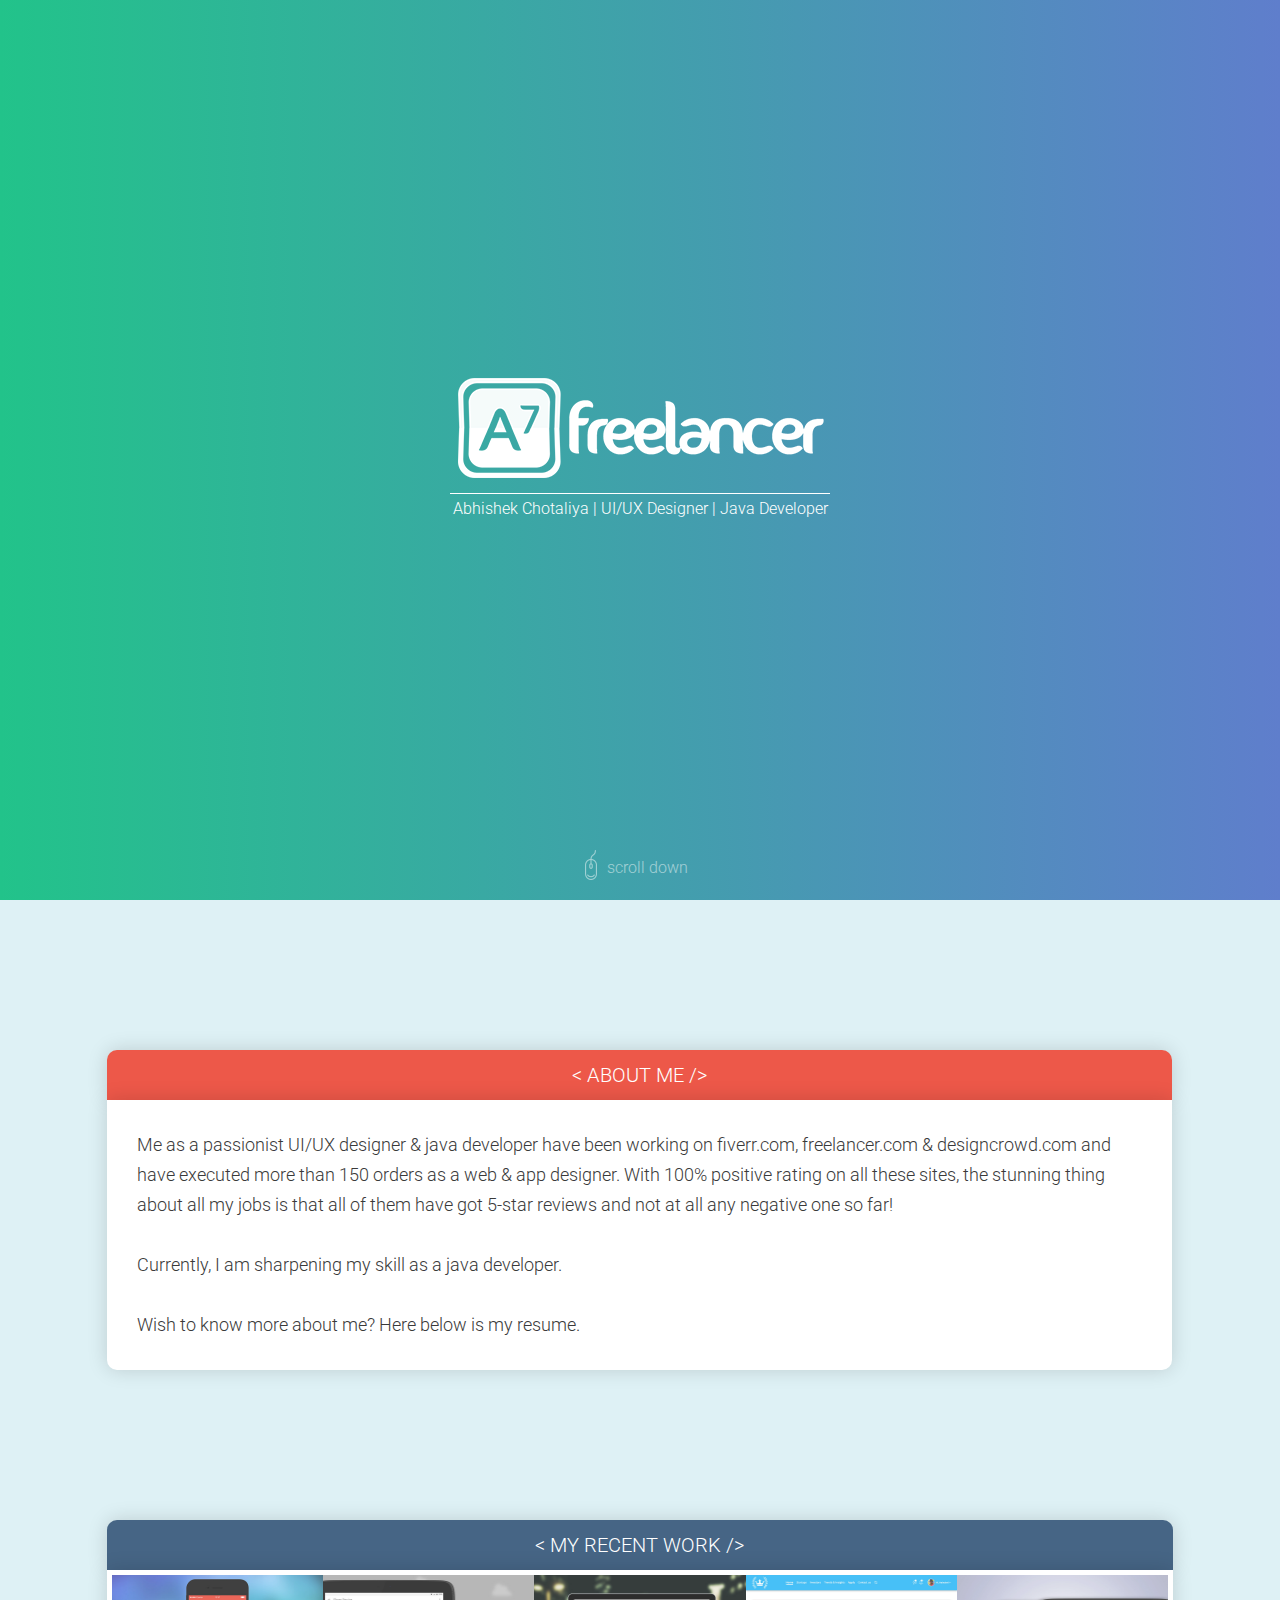
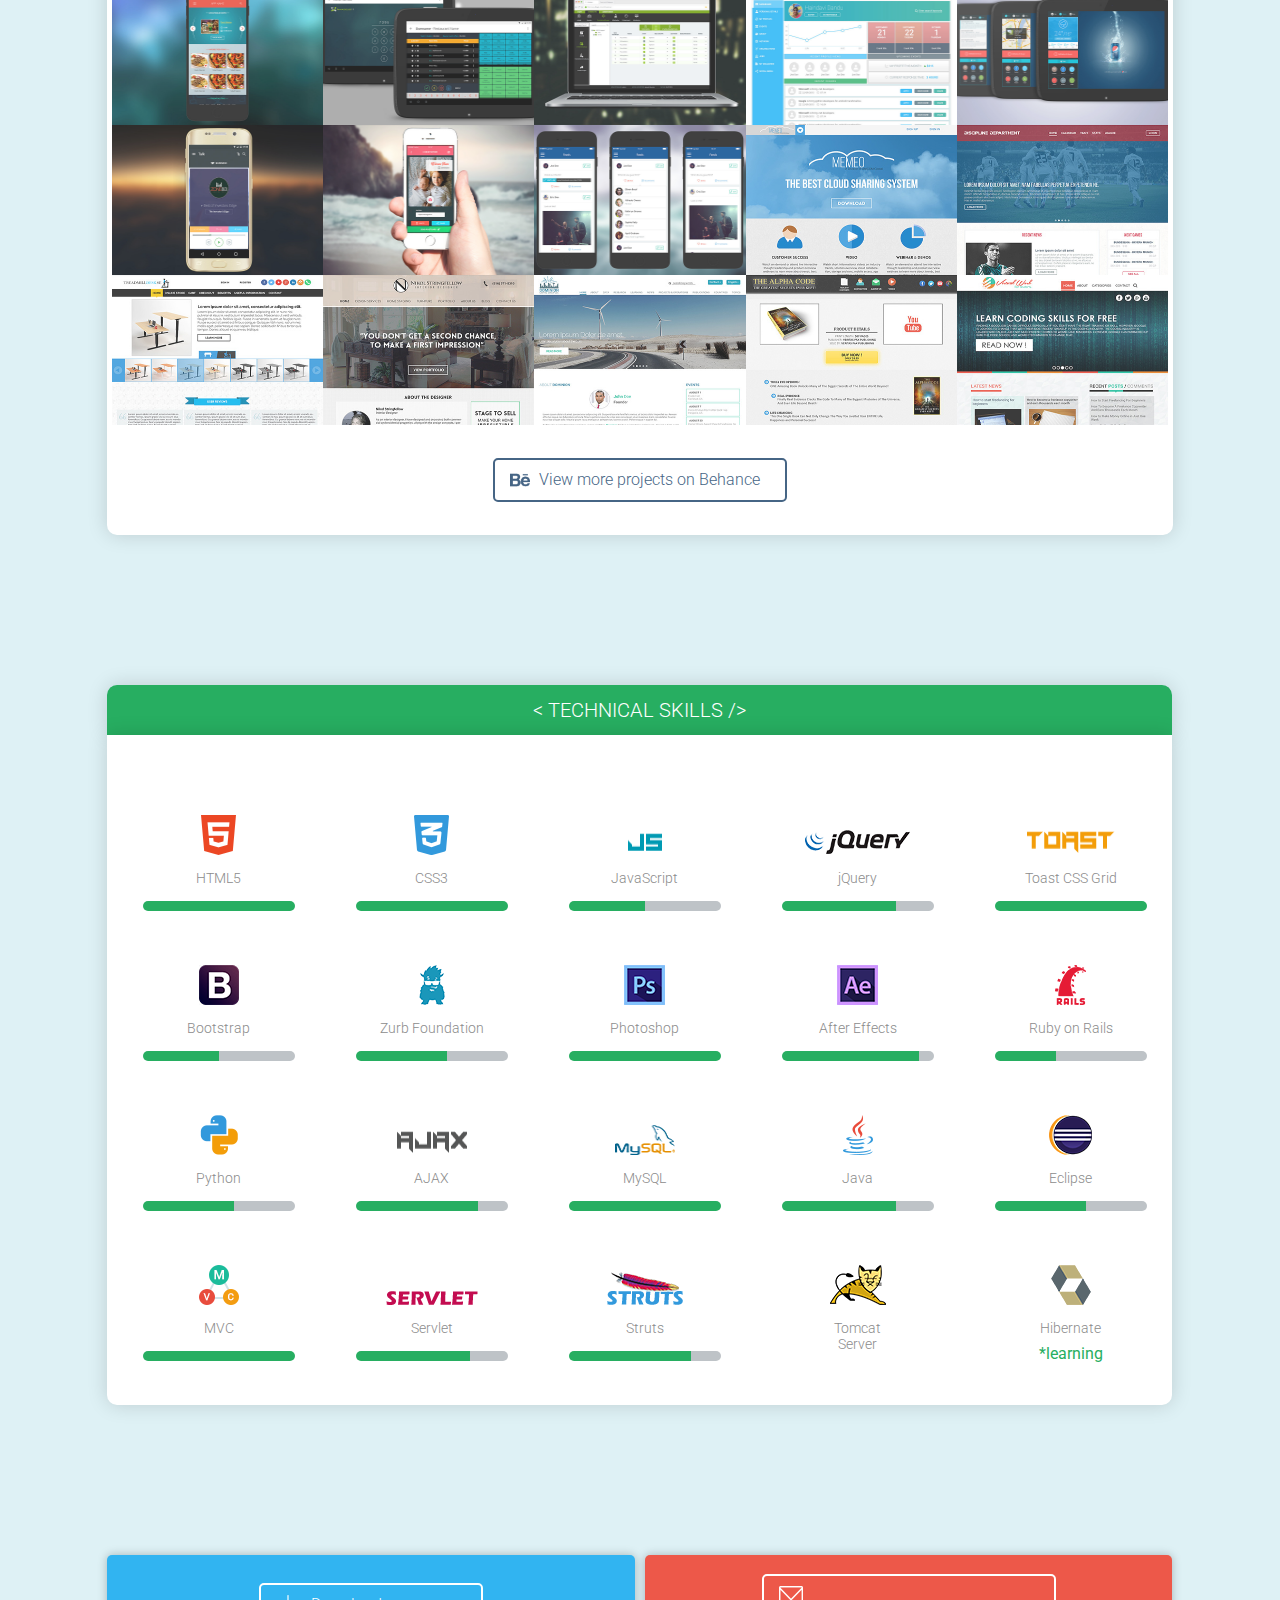
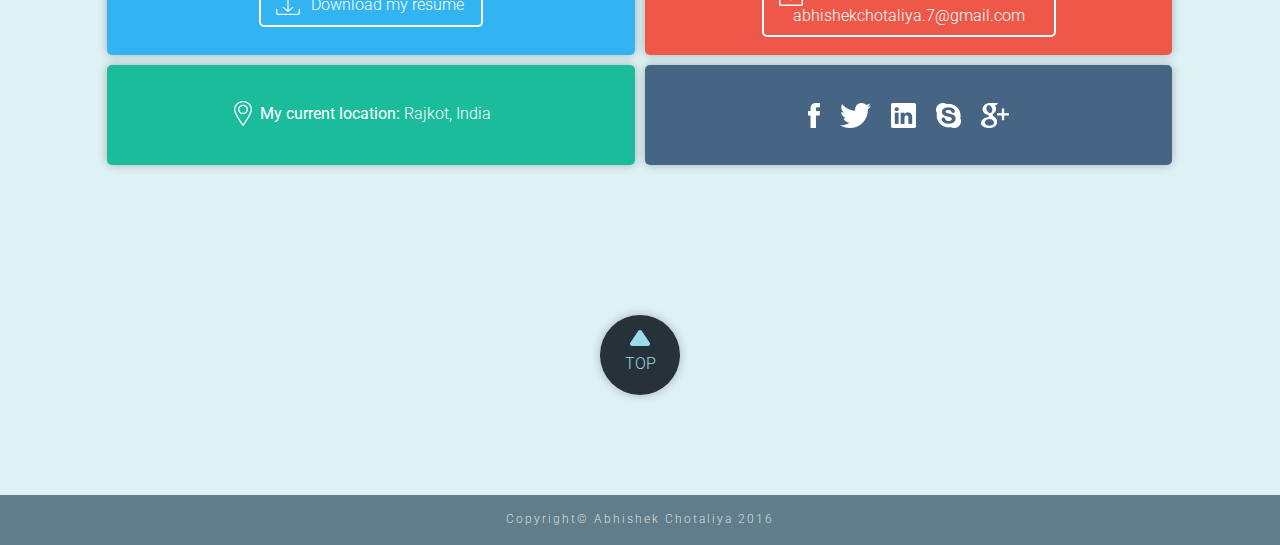
==== commit 4d9741dd: "Update index.html" ====
--- a/index.html
+++ b/index.html
@@ -28,18 +28,6 @@
     <meta name="msapplication-TileColor" content="#ffffff">
     <meta name="msapplication-TileImage" content="FAVICON/ms-icon-144x144.png">
     <meta name="theme-color" content="#ffffff">
-    
-    <!--google analytics-->
-    <script>
-  (function(i,s,o,g,r,a,m){i['GoogleAnalyticsObject']=r;i[r]=i[r]||function(){
-  (i[r].q=i[r].q||[]).push(arguments)},i[r].l=1*new Date();a=s.createElement(o),
-  m=s.getElementsByTagName(o)[0];a.async=1;a.src=g;m.parentNode.insertBefore(a,m)
-  })(window,document,'script','//www.google-analytics.com/analytics.js','ga');
-
-  ga('create', 'UA-73423383-1', 'auto');
-  ga('send', 'pageview');
-
-</script>
 
 </head>
 
@@ -500,6 +488,17 @@
     <script type="text/javascript" src="SCRIPT/script.js"></script>
     <script type="text/javascript" src="SCRIPT/colorchange.js"></script>
     <script type="text/javascript" src="LB/js/lightbox.js"></script>
+    
+    <!--google analytics-->
+    <script>
+  (function(i,s,o,g,r,a,m){i['GoogleAnalyticsObject']=r;i[r]=i[r]||function(){
+  (i[r].q=i[r].q||[]).push(arguments)},i[r].l=1*new Date();a=s.createElement(o),
+  m=s.getElementsByTagName(o)[0];a.async=1;a.src=g;m.parentNode.insertBefore(a,m)
+  })(window,document,'script','//www.google-analytics.com/analytics.js','ga');
+
+  ga('create', 'UA-73423383-1', 'auto');
+  ga('send', 'pageview');
+</script>
 </body>
 
 </html>
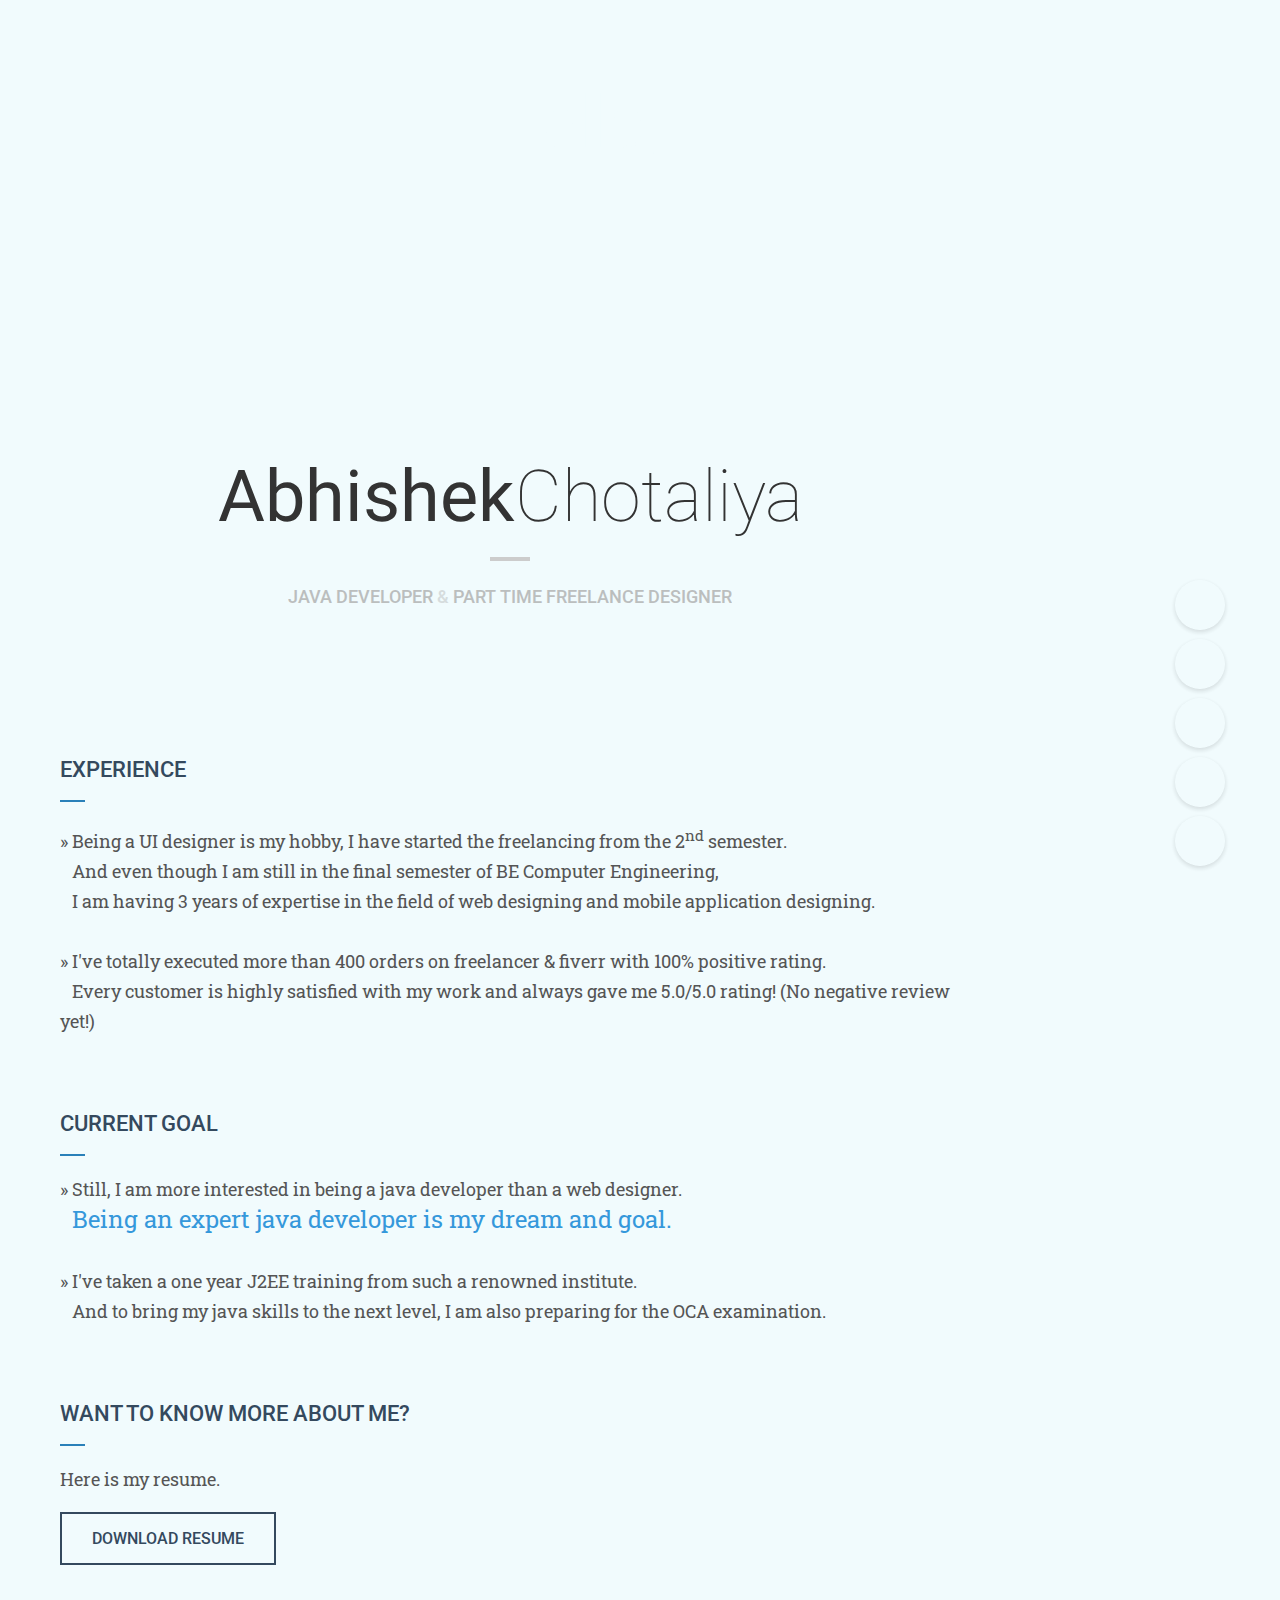
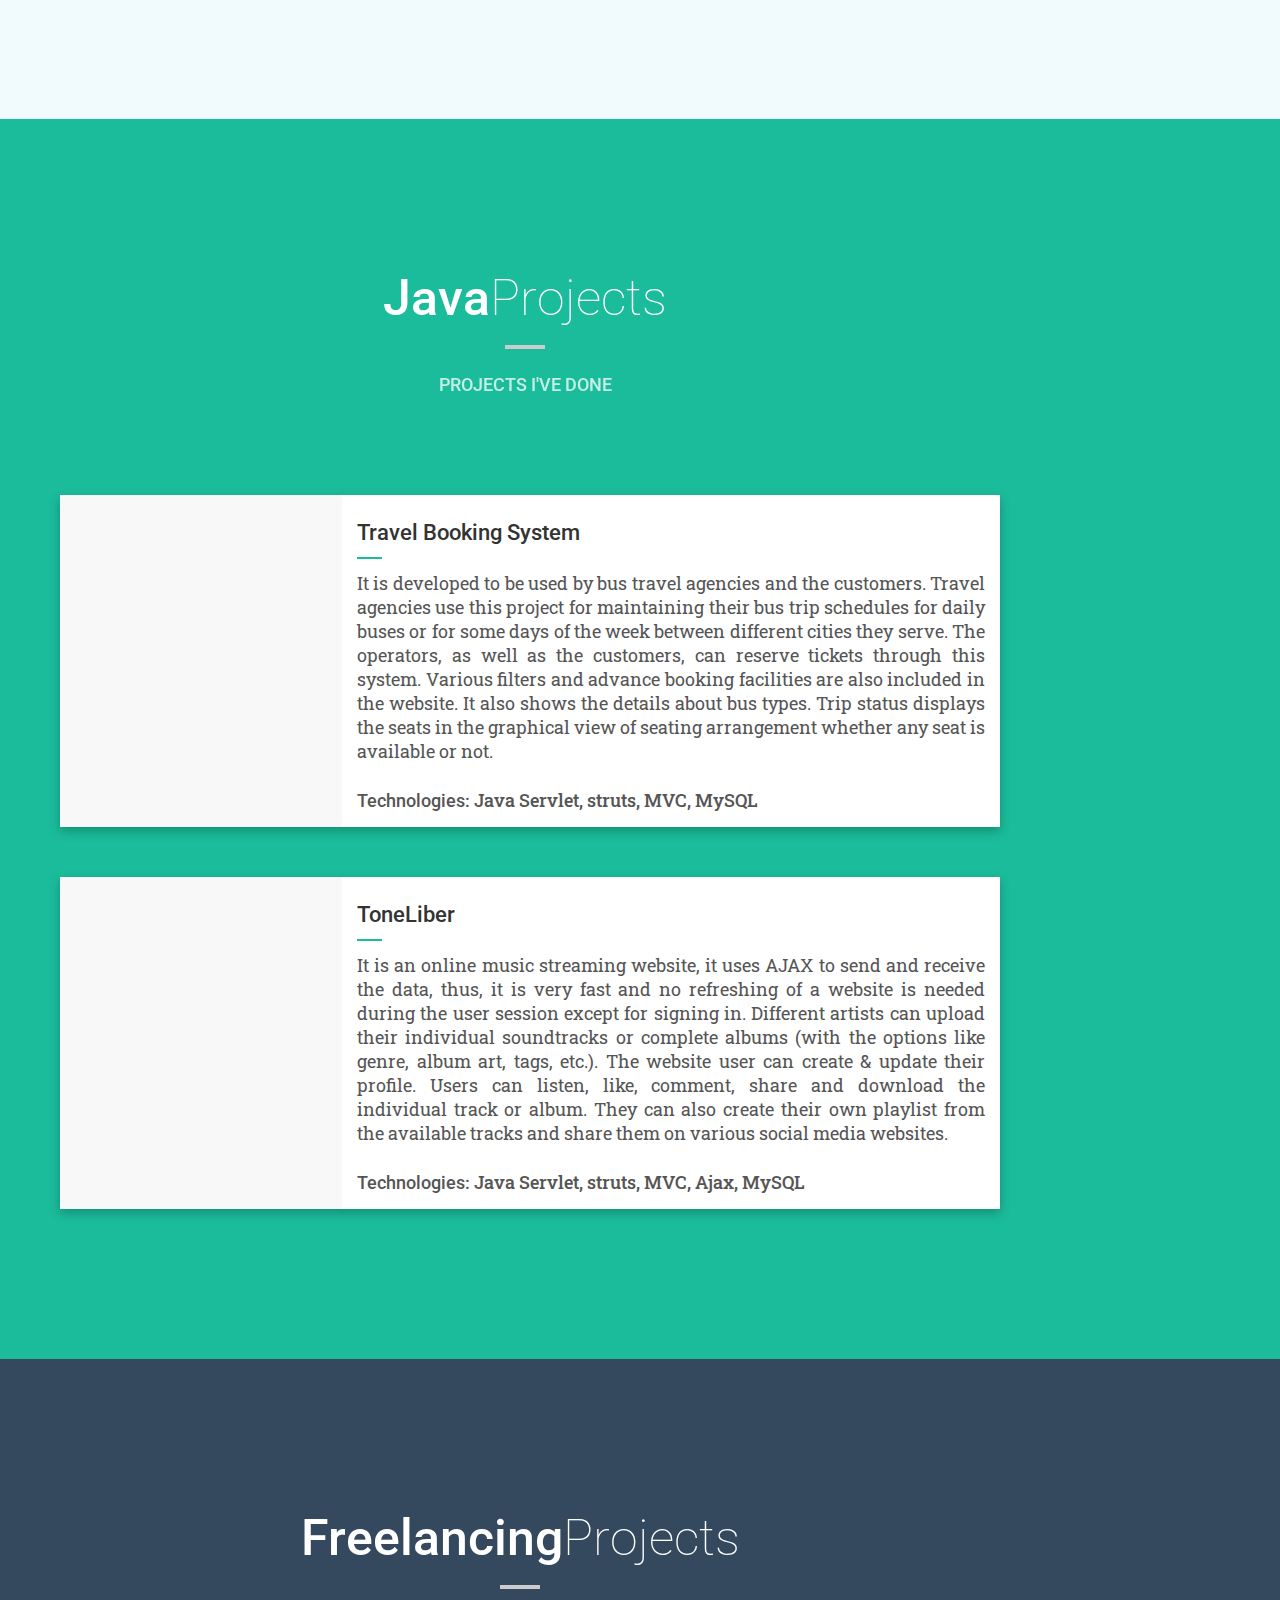
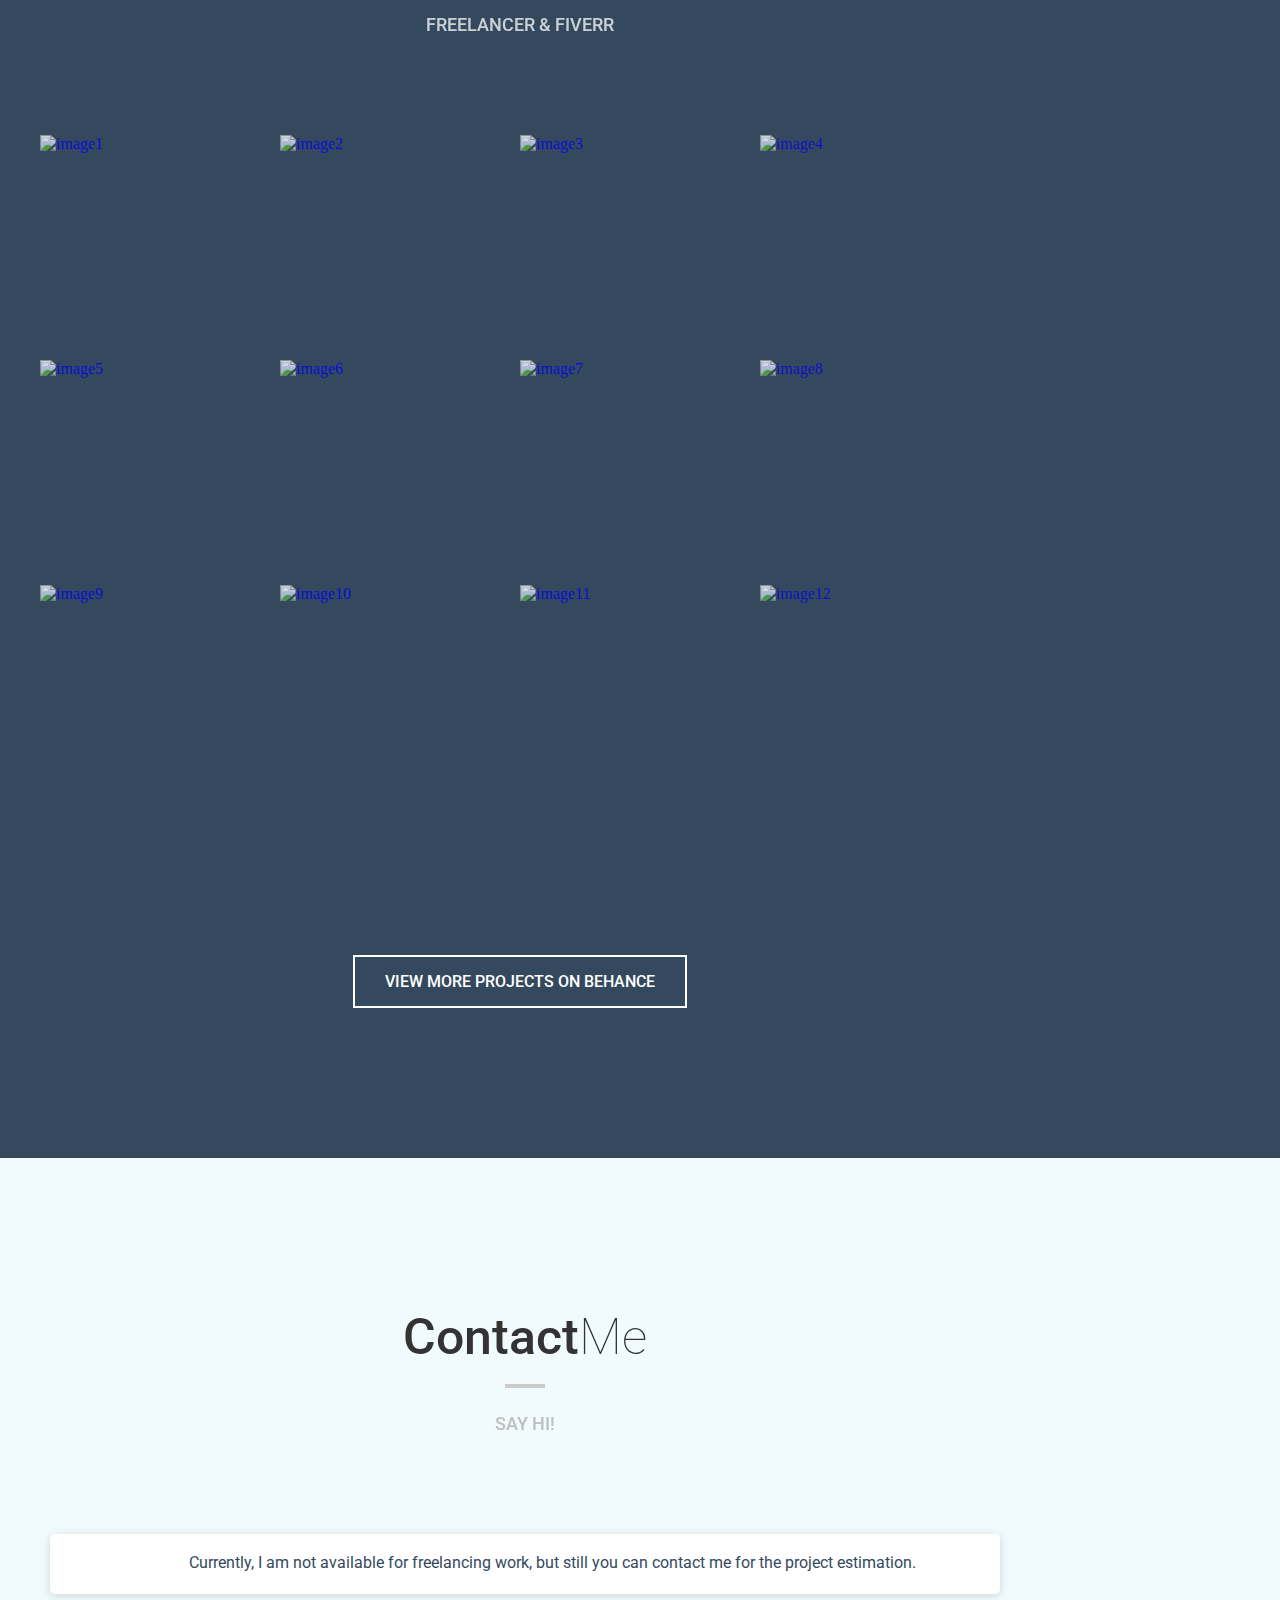
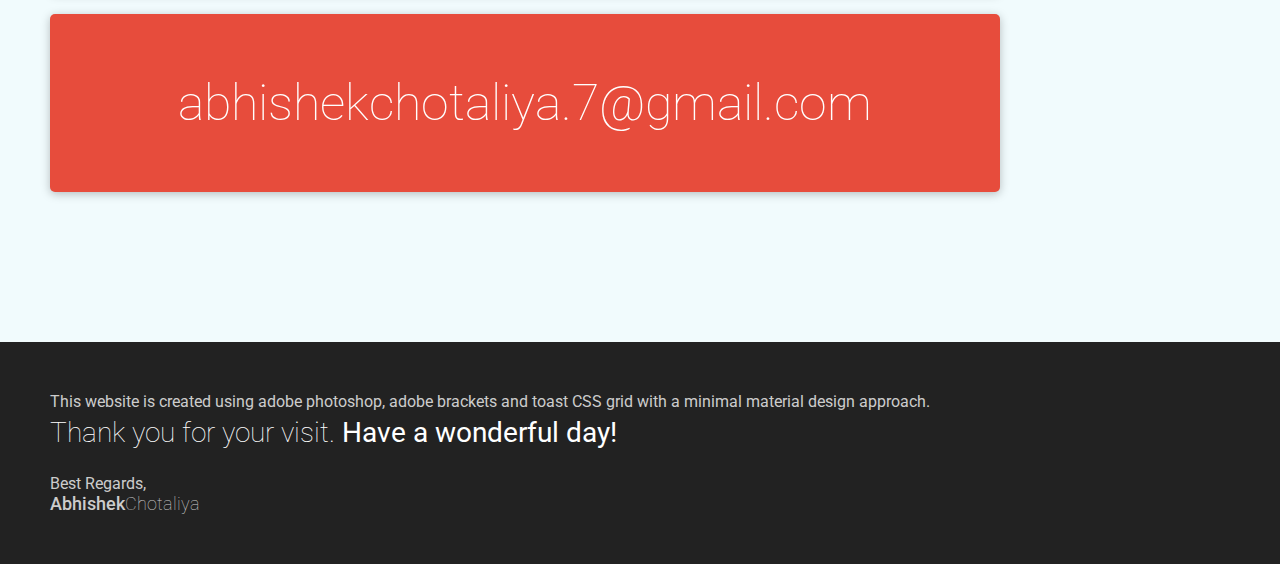
==== commit c86b667e: "Version 2" ====
--- a/index.html
+++ b/index.html
@@ -1,504 +1,245 @@
 <!DOCTYPE html>
 <html>
-
-<head>
-    <title>A7freelancer - Abhishek Chotaliya</title>
-    <meta name="viewport" content="width=device-width" initial-scale="1">
-    <link rel="stylesheet" type="text/css" href="style.css">
-    <link href="https://fonts.googleapis.com/css?family=Roboto:300" rel="stylesheet" type="text/css">
-    <!--lightbox-->
-    <link rel="stylesheet" type="text/css" href="LB/css/lightbox.css">
-
-    <!--favicon-->
-
-    <link rel="apple-touch-icon" sizes="57x57" href="FAVICON/apple-icon-57x57.png">
-    <link rel="apple-touch-icon" sizes="60x60" href="FAVICON/apple-icon-60x60.png">
-    <link rel="apple-touch-icon" sizes="72x72" href="FAVICON/apple-icon-72x72.png">
-    <link rel="apple-touch-icon" sizes="76x76" href="FAVICON/apple-icon-76x76.png">
-    <link rel="apple-touch-icon" sizes="114x114" href="FAVICON/apple-icon-114x114.png">
-    <link rel="apple-touch-icon" sizes="120x120" href="FAVICON/apple-icon-120x120.png">
-    <link rel="apple-touch-icon" sizes="144x144" href="FAVICON/apple-icon-144x144.png">
-    <link rel="apple-touch-icon" sizes="152x152" href="FAVICON/apple-icon-152x152.png">
-    <link rel="apple-touch-icon" sizes="180x180" href="FAVICON/apple-icon-180x180.png">
-    <link rel="icon" type="image/png" sizes="192x192" href="FAVICON/android-icon-192x192.png">
-    <link rel="icon" type="image/png" sizes="32x32" href="FAVICON/favicon-32x32.png">
-    <link rel="icon" type="image/png" sizes="96x96" href="FAVICON/favicon-96x96.png">
-    <link rel="icon" type="image/png" sizes="16x16" href="FAVICON/favicon-16x16.png">
-    <link rel="manifest" href="FAVICON/manifest.json">
-    <meta name="msapplication-TileColor" content="#ffffff">
-    <meta name="msapplication-TileImage" content="FAVICON/ms-icon-144x144.png">
-    <meta name="theme-color" content="#ffffff">
-
-</head>
-
-<body>
-    <div id="preloader">
-        <div class="forest_preloader"></div>
-    </div>
-        <div id="top" class="firstpage-container">
-        <div class="firstpage-holder">
-            <div class="logo-container">
-                <div class="logo icon"></div>
-                <div class="meta-details">
-                    <h1>Abhishek Chotaliya  |  UI/UX Designer  |  Java Developer</h1>
-                </div>
-            </div>
-            <a href="#about-me" class="scroll-down-container">
-                <div class="scroll-img fl"></div>
-                <h1 class="fl scroll-down">scroll down</h1></a>
-        </div>
-    </div>
+  <head>
+    <title>Abhishek Chotaliya</title><link rel="icon" type="image/png" href="img/favicon/favicon-32x32.png" sizes="32x32" />
+    <link rel="icon" type="image/png" href="img/favicon/favicon-16x16.png" sizes="16x16" />
+    <link rel="stylesheet" type="text/css" href="css/style.css">
+    <link rel="stylesheet" type="text/css" href="lightbox/css/lightbox.css"><link href='https://fonts.googleapis.com/css?family=Roboto:100,400,500' rel='stylesheet' type='text/css'>
+    <link href='https://fonts.googleapis.com/css?family=Roboto+Slab' rel='stylesheet' type='text/css'>
+  </head>
+  <body>
+    
+    <div class="fixed-section no-select">
+      <div class="float-container">
+        <ul class="list-float-container"><a href="#aboutme" class="list-float">
+            <li class="button-box fr">
+              <div class="button-container btn1"></div>
+            </li>
+            <li class="corner fr"></li>
+            <li class="button-data fr">
+              <div class="tooltip tac">About Me</div>
+            </li></a><a href="#java" class="list-float">
+            <li class="button-box fr">
+              <div class="button-container btn2"></div>
+            </li>
+            <li class="corner fr"></li>
+            <li class="button-data fr">
+              <div class="tooltip tac">Java Projects</div>
+            </li></a><a href="#freelancing" class="list-float">
+            <li class="button-box fr">
+              <div class="button-container btn3"></div>
+            </li>
+            <li class="corner fr"></li>
+            <li class="button-data fr">
+              <div class="tooltip tac">Freelancing work</div>
+            </li></a><a href="#contact" class="list-float">
+            <li class="button-box fr">
+              <div class="button-container btn4"></div>
+            </li>
+            <li class="corner fr"></li>
+            <li class="button-data fr">
+              <div class="tooltip tac">Contact Me</div>
+            </li></a><a href="download/resume.pdf" download="Abhishek_Chotaliya_resume" class="list-float">
+            <li class="button-box fr">
+              <div class="button-container btn5"></div>
+            </li>
+            <li class="corner fr"></li>
+            <li class="button-data fr">
+              <div class="tooltip tac">Download</div>
+            </li></a></ul>
+      </div>
+    </div>
+    <div class="hello-container no-select">
+      <div class="hello-text fl">
+        <h1>Hello,</h1>
+        <h2>Is it me you're looking for?</h2>
+      </div>
+    </div>
+    <div id="aboutme" class="about-me-section">
+      <div class="grid">
+          
+        <div class="maximum">
+          
+        <div class="grid__col grid__col--12-of-12">
+        <div class="grid__col grid__col--9-of-12">   
+        <div class="about-me-container">
+              <div class="name tac">
+                <h3 class="name-title">Abhishek<span class="thin">Chotaliya </span></h3>
+                <div class="drop1 center"></div>
+                <h5 class="name-sub">JAVA DEVELOPER<span class="dim"> &</span><span> PART TIME FREELANCE DESIGNER</span></h5>
+              </div>
+              <ul class="experience">
+                <li class="about-me-head">EXPERIENCE</li>
+                <li class="drop2"></li>
+                <li class="about-me-description">&raquo; Being a UI designer is my hobby, I have started the freelancing from the 2<sup>nd</sup> semester. <br/>&nbsp;&nbsp;&nbsp;And even though I am still in the final semester of BE Computer Engineering,<br/>&nbsp;&nbsp;&nbsp;I am having 3 years of expertise in the field of web designing and mobile application designing. <br/><br/>&raquo; I've totally executed more than 400 orders on freelancer & fiverr with 100% positive rating. <br/>&nbsp;&nbsp;&nbsp;Every customer is highly satisfied with my work and always gave me 5.0/5.0 rating! (No negative review yet!)
+                  <!--Being a UI designer is my hobby, I've started freelancing from the 2nd semester <br/>And even though I am still in the final semester of my BE Computer Engineering,<br/>I am having 3 years of expertise in the field of web designing and application designing.<br/><br/>I've total executed more than 400 orders on freelancer & fiverr with 100% positive record.<br/>Every customer is satisfied with my work and I always got 5.0/5.0 rating! (No negative review yet!)-->
+                </li>
+              </ul>
+              <ul class="current-goal">
+                <li class="about-me-head">CURRENT GOAL</li>
+                <li class="drop2"></li>
+                <li class="about-me-description">&raquo; Still, I am more interested in being a java developer than a web designer.<br/>&nbsp;&nbsp;&nbsp;<span class="about-me-description-bold">Being an expert java developer is my dream and goal.</span><br/><br/>&raquo; I've taken a one year J2EE training from such a renowned institute.
+                  <br/>&nbsp;&nbsp;&nbsp;And to bring my java skills to the next level, I am also preparing for the OCA examination.
+                  <!--<br/>&nbsp;&nbsp;&nbsp;for a better understanding of Java.-->
+                </li>
+              </ul>
+              <ul class="more-me">
+                <li class="about-me-head">WANT TO KNOW MORE ABOUT ME?</li>
+                <li class="drop2"></li>
+                <li class="about-me-description">Here is my resume.</li><a href="download/resume.pdf" download="Abhishek_Chotaliya_resume">
+                  <li class="btn btn-1 btn-1e download-resume-btn">DOWNLOAD RESUME</li></a>
+              </ul>
+            </div>
+            
+          </div>     
+          </div>
+            
+        </div>
+      
+        </div>
+    </div>
+    <div id="java" class="java-section">
+      <div class="grid">
+          
+        <div class="maximum">
         
-<!--megacontainer starts-->
-    <div class="megacontainer">
+            <div class="grid__col grid__col--12-of-12">
+          <div class="grid__col grid__col--9-of-12 java-container tac">
+            <h4 class="java-heading">Java<span class="thin">Projects</span></h4>
+            <div class="drop1 center"></div>
+            <h5 class="java-desc">PROJECTS I'VE DONE</h5>
+          </div>
+            
+            
+        </div>
+        <div class="grid__col grid__col--12-of-12">
+          <div class="grid__col grid__col--9-of-12 java-container">
+            <div class="grid__col grid__col--12-of-12">
+              <div class="project">
+                <div class="grid__col grid__col--3-of-10 project-image-container">
+                  <div class="project-image-1 center"></div>
+                </div>
+                <div class="grid__col grid__col--7-of-10 project-desc-container">
+                  <p class="project-heading">Travel Booking System</p>
+                  <div class="drop3"></div>
+                  <p class="project-desc">It is developed to be used by bus travel agencies and the customers. Travel agencies use this project for maintaining their bus trip schedules for daily buses or for some days of the week between different cities they serve. The operators, as well as the customers, can reserve tickets through this system. Various filters and advance booking facilities are also included in the website. It also shows the details about bus types. Trip status displays the seats in the graphical view of seating arrangement whether any seat is available or not.</p>
+                  <p class="project-technology">Technologies: <span class="project-technology-list">Java Servlet, struts, MVC, MySQL</span></p>
+                </div>
+              </div>
+              <div class="project-2">
+                <div class="grid__col grid__col--3-of-10 project-image-container">
+                  <div class="project-image-2 center"></div>
+                </div>
+                <div class="grid__col grid__col--7-of-10 project-desc-container">
+                  <p class="project-heading">ToneLiber</p>
+                  <div class="drop3"></div>
+                  <p class="project-desc">It is an online music streaming website, it uses AJAX to send and receive the data, thus, it is very fast and no refreshing of a website is needed during the user session except for signing in. Different artists can upload their individual soundtracks or complete albums (with the options like genre, album art, tags, etc.). The website user can create & update their profile. Users can listen, like, comment, share and download the individual track or album. They can also create their own playlist from the available tracks and share them on various social media websites.</p>
+                  <p class="project-technology">Technologies: <span class="project-technology-list">Java Servlet, struts, MVC, Ajax, MySQL</span></p>
+                </div>
+              </div>
+            </div>
+          </div>
+        </div>
+      </div>
+    </div>
+    </div>
+    <div id="freelancing" class="freelancing-section">
+      <div class="grid grid--no-gutter">
+          
+          <div class="maximum">
+          
+        <div class="grid__col grid__col--12-of-12">            
+          <div class="grid__col grid__col--9-of-12 freelancing-container tac">
+            <h4 class="java-heading">Freelancing<span class="thin">Projects</span></h4>
+            <div class="drop1 center"></div>
+            <h5 class="java-desc">FREELANCER & FIVERR</h5>
+          </div>
+        </div>
+        <div class="grid__col grid__col--12-of-12">
+          <div class="grid__col grid__col--9-of-12 freelancing-container">
+            <div class="grid__col grid__col--4-of-4 img-row-1">
+              <div class="grid__col grid__col--1-of-4 image-container"><a href="img/mockup/image-2.jpg" data-lightbox="image-1"><img src="img/mockup/image-2-t.jpg" width="100%" height="100%" alt="image1"></a></div>
+              <div class="grid__col grid__col--1-of-4 image-container"><a href="img/mockup/image-3.jpg" data-lightbox="image-2"><img src="img/mockup/image-3-t.jpg" width="100%" height="100%" alt="image2"></a></div>
+              <div class="grid__col grid__col--1-of-4 image-container"><a href="img/mockup/image-4.jpg" data-lightbox="image-3"><img src="img/mockup/image-4-t.jpg" width="100%" height="100%" alt="image3"></a></div>
+              <div class="grid__col grid__col--1-of-4 image-container"><a href="img/mockup/image-5.jpg" data-lightbox="image-4"><img src="img/mockup/image-5-t.jpg" width="100%" height="100%" alt="image4"></a></div>
+            </div>
+            <div class="grid__col grid__col--4-of-4 img-row-2">
+              <div class="grid__col grid__col--1-of-4 image-container"><a href="img/mockup/image-6.jpg" data-lightbox="image-5"><img src="img/mockup/image-6-t.jpg" width="100%" height="100%" alt="image5"></a></div>
+              <div class="grid__col grid__col--1-of-4 image-container"><a href="img/mockup/image-7.jpg" data-lightbox="image-6"><img src="img/mockup/image-7-t.jpg" width="100%" height="100%" alt="image6"></a></div>
+              <div class="grid__col grid__col--1-of-4 image-container"><a href="img/mockup/image-8.jpg" data-lightbox="image-7"><img src="img/mockup/image-8-t.jpg" width="100%" height="100%" alt="image7"></a></div>
+              <div class="grid__col grid__col--1-of-4 image-container"><a href="img/mockup/image-9.jpg" data-lightbox="image-8"><img src="img/mockup/image-9-t.jpg" width="100%" height="100%" alt="image8"></a></div>
+            </div>
+            <div class="grid__col grid__col--4-of-4 img-row-3">
+              <div class="grid__col grid__col--1-of-4 image-container"><a href="img/mockup/image-10.jpg" data-lightbox="image-9"><img src="img/mockup/image-10-t.jpg" width="100%" height="100%" alt="image9"></a></div>
+              <div class="grid__col grid__col--1-of-4 image-container"><a href="img/mockup/image-11.jpg" data-lightbox="image-10"><img src="img/mockup/image-11-t.jpg" width="100%" height="100%" alt="image10"></a></div>
+              <div class="grid__col grid__col--1-of-4 image-container"><a href="img/mockup/image-12.jpg" data-lightbox="image-11"><img src="img/mockup/image-12-t.jpg" width="100%" height="100%" alt="image11"></a></div>
+              <div class="grid__col grid__col--1-of-4 image-container"><a href="img/mockup/image-13.jpg" data-lightbox="image-12"><img src="img/mockup/image-13-t.jpg" width="100%" height="100%" alt="image12"></a></div>
+            </div>
+            <div class="grid__col grid__col--4-of-4">
+              <div class="logo-container center">
+                <div class="freelancer fl"></div>
+                <div class="fiverr fl"></div><a href="https://goo.gl/b3DUHY" target="blank">
+                  <div class="behance-btn">VIEW MORE PROJECTS ON BEHANCE</div></a>
+              </div>
+            </div>
+          </div>
+        </div>
+              
+          </div>
+              
+      </div>
+    </div>
+    <div id="contact" class="contact-section">
+      <div class="grid">
+                      
+        <div class="maximum">
+            
+        <div class="grid__col grid__col--12-of-12">
+          <div class="grid__col grid__col--9-of-12 contact-container tac">
+            <h4 class="contact-heading">Contact<span class="thin">Me</span></h4>
+            <div class="drop1 center"></div>
+            <h5 class="contact-desc">SAY HI!</h5>
+          </div>
+        </div>
+        <div class="grid__col grid__col--12-of-12 no-select">
+          <div class="grid__col grid__col--9-of-12 contact-container">
+            <div class="grid__col grid__col--2-of-2 notification">
+              <div class="notification-container center tac">
+                <div class="info fl"></div>
+                <p class="info-line">Currently, I am not available for freelancing work, but still you can contact me for the project estimation.</p>
+              </div>
+            </div><a href="mailto:abhishekchotaliya.7@gmail.com?subject=Hi!" target="blank" class="grid__col grid__col--2-of-2 email-container tac">
+              <h6>abhishekchotaliya.7@gmail.com</h6></a>
+          </div>
+        </div>
+          
+          </div>
+          
+      </div>
+    </div>
+    <div class="footer-section">
+      <div class="grid">
+        <div class="grid__col grid__col--12-of-12">
+            
+        <div class="maximum">
+            
+          <div class="grid__col grid__col--9-of-12 footer-container">
+            <p class="footer-text1">This website is created using adobe photoshop, adobe brackets and toast CSS grid with a minimal material design approach.</p>
+            <p class="footer-text2"><span class="thin">Thank you for your visit.</span> Have a wonderful day!</p>
+            <p class="footer-text1">Best Regards,</p>
+            <p class="thanking-you">Abhishek<span class="thin">Chotaliya</span></p>
+          </div>
+            
+        </div>
+            
+        </div>
+      </div>
+    </div>
     
-    <div id="about-me" class="grid">
-        <div class="grid__col grid__col--1-of-12"></div>
-        <div class="grid__col grid__col--10-of-12 about-me">
-            <div class="heading red">
-                <h3>&#60; ABOUT ME &#47;&#62;</h3>
-            </div>
-            <div class="container about-me-container">
-                <h2>Me as a passionist UI/UX designer & java developer have been working on fiverr.com, freelancer.com & designcrowd.com and have executed more than 150 orders as a web & app designer. With 100% positive rating on all these sites, the stunning thing about all my jobs is that all of them have got 5-star reviews and not at all any negative one so far!<br/><br/></h2>
-                <h2>Currently, I am sharpening my skill as a java developer.<br/><br/></h2>
-                <h2>Wish to know more about me? Here below is my resume.</h2>
-            </div>
-        </div>
-        <div class="grid__col grid__col--1-of-12"></div>
-    </div>
-    <div class="grid grid--no-gutter">
-        <div class="grid__col grid__col--1-of-12"></div>
-        <div class="grid__col grid__col--10-of-12 portfolio">
-            <div class="heading purple">
-                <h3>&#60; MY RECENT WORK &#47;&#62;</h3>
-            </div>
-            <div class="container portfolio-container">
-                <div class="grid__col grid__col--1-of-5 grid__col--m-1-of-2 image-container">
-                    <a href="IMG/work/i1.jpg" data-lightbox="image-1"><img src="IMG/work/i1.jpg" width="100%" height="100%" alt="image1"></a>
-                </div>
-                <div class="grid__col grid__col--1-of-5 grid__col--m-1-of-2 image-container">
-                    <a href="IMG/work/i2.jpg" data-lightbox="image-2"><img src="IMG/work/i2.jpg" width="100%" height="100%" alt="image2"></a>
-                </div>
-                <div class="grid__col grid__col--1-of-5 grid__col--m-1-of-2 image-container">
-                    <a href="IMG/work/i3.jpg" data-lightbox="image-3"><img src="IMG/work/i3.jpg" width="100%" height="100%" alt="image3"></a>
-                </div>
-                <div class="grid__col grid__col--1-of-5 grid__col--m-1-of-2 image-container">
-                    <a href="IMG/work/i4.jpg" data-lightbox="image-4"><img src="IMG/work/i4.jpg" width="100%" height="100%" alt="image1"></a>
-                </div>
-                <div class="grid__col grid__col--1-of-5 grid__col--m-1-of-2 image-container">
-                    <a href="IMG/work/i5.jpg" data-lightbox="image-5"><img src="IMG/work/i5.jpg" width="100%" height="100%" alt="image1"></a>
-                </div>
-                <div class="grid__col grid__col--1-of-5 grid__col--m-1-of-2 image-container">
-                    <a href="IMG/work/i6.jpg" data-lightbox="image-6"><img src="IMG/work/i6.jpg" width="100%" height="100%" alt="image1"></a>
-                </div>
-                <div class="grid__col grid__col--1-of-5 grid__col--m-1-of-2 image-container">
-                    <a href="IMG/work/i7.jpg" data-lightbox="image-7"><img src="IMG/work/i7.jpg" width="100%" height="100%" alt="image1"></a>
-                </div>
-                <div class="grid__col grid__col--1-of-5 grid__col--m-1-of-2 image-container">
-                    <a href="IMG/work/i12.jpg" data-lightbox="image-8"><img src="IMG/work/i12.jpg" width="100%" height="100%" alt="image1"></a>
-                </div>
-                <div class="grid__col grid__col--1-of-5 grid__col--m-1-of-2 image-container">
-                    <a href="IMG/work/i51.jpg" data-lightbox="image-9"><img src="IMG/work/thumb51.jpg" width="100%" height="100%" alt="image1"></a>
-                </div>
-                <div class="grid__col grid__col--1-of-5 grid__col--m-1-of-2 image-container">
-                    <a href="IMG/work/i52.jpg" data-lightbox="image-10"><img src="IMG/work/thumb52.jpg" width="100%" height="100%" alt="image1"></a>
-                </div>
-                <div class="grid__col grid__col--1-of-5 grid__col--m-1-of-2 image-container">
-                    <a href="IMG/work/i53.jpg" data-lightbox="image-11"><img src="IMG/work/thumb53.jpg" width="100%" height="100%" alt="image1"></a>
-                </div>
-                <div class="grid__col grid__col--1-of-5 grid__col--m-1-of-2 image-container">
-                    <a href="IMG/work/i54.jpg" data-lightbox="image-12"><img src="IMG/work/thumb54.jpg" width="100%" height="100%" alt="image1"></a>
-                </div>
-                <div class="grid__col grid__col--1-of-5 grid__col--m-1-of-2 image-container">
-                    <a href="IMG/work/i55.jpg" data-lightbox="image-13"><img src="IMG/work/thumb55.jpg" width="100%" height="100%" alt="image1"></a>
-                </div>
-                <div class="grid__col grid__col--1-of-5 grid__col--m-1-of-2 image-container">
-                    <a href="IMG/work/i56.jpg" data-lightbox="image-14"><img src="IMG/work/thumb56.jpg" width="100%" height="100%" alt="image1"></a>
-                </div>
-                <div class="grid__col grid__col--1-of-5 grid__col--m-1-of-2 image-container">
-                    <a href="IMG/work/i57.jpg" data-lightbox="image-15"><img src="IMG/work/thumb57.jpg" width="100%" height="100%" alt="image1"></a>
-                </div>
-                <div class="grid__col grid__col--5-of-5 grid__col--m-1-of-2">
-                    <div class="behance-container fl tac">
-                        <a href="https://goo.gl/opyggo" class="behance-button fl">
-                            <div id="behance" class="icon fl"></div>
-                            <h1 class="behancetext">View more projects on Behance</h1></a>
-                    </div>
-                </div>
-            </div>
-        </div>
-        <div class="grid__col grid__col--1-of-12"></div>
-    </div>
-    <div class="grid">
-        <div class="grid__col grid__col--1-of-12"></div>
-        <div class="grid__col grid__col--10-of-12 technology">
-            <div class="heading green">
-                <h3>&#60; TECHNICAL SKILLS &#47;&#62;</h3>
-            </div>
-
-            <div class="container technologies-container">
-          <div class="technologies-toprow"></div>
-          <!--first row-->
-          <div class="grid__col grid__col--1-of-5 grid__col--m-1-of-2 technology-container">
-            <div class="tech-container">
-              <div class="icon-container">
-                <div class="icon html center icon"></div>
-              </div>
-              <div class="tech-meta-container">
-                <h4 class="icon-text">HTML5</h4>
-                <div class="bar-container center">
-                  <div class="fullbar fl"></div>
-                </div>
-              </div>
-            </div>
-          </div>
-          <div class="grid__col grid__col--1-of-5 grid__col--m-1-of-2 technology-container">
-            <div class="tech-container">
-              <div class="icon-container">
-                <div class="icon css center icon"></div>
-              </div>
-              <div class="tech-meta-container">
-                <h4 class="icon-text">CSS3</h4>
-                <div class="bar-container center">
-                  <div class="fullbar fl"></div>
-                </div>
-              </div>
-            </div>
-          </div>
-          <div class="grid__col grid__col--1-of-5 grid__col--m-1-of-2 technology-container">
-            <div class="tech-container">
-              <div class="icon-container">
-                <div class="icon js center icon"></div>
-              </div>
-              <div class="tech-meta-container">
-                <h4 class="icon-text">JavaScript</h4>
-                <div class="bar-container center">
-                  <div class="progressbar fifty fl"></div>
-                  <div class="basebar fifty fl"></div>
-                </div>
-              </div>
-            </div>
-          </div>
-          <div class="grid__col grid__col--1-of-5 grid__col--m-1-of-2 technology-container">
-            <div class="tech-container">
-              <div class="icon-container">
-                <div class="icon jquery center icon"></div>
-              </div>
-              <div class="tech-meta-container">
-                <h4 class="icon-text">jQuery</h4>
-                <div class="bar-container center">
-                  <div class="progressbar seventyfive fl"></div>
-                  <div class="basebar twentyfive fl"></div>
-                </div>
-              </div>
-            </div>
-          </div>
-          <div class="grid__col grid__col--1-of-5 grid__col--m-1-of-2 technology-container">
-            <div class="tech-container">
-              <div class="icon-container">
-                <div class="icon toast center icon"></div>
-              </div>
-              <div class="tech-meta-container">
-                <h4 class="icon-text">Toast CSS Grid</h4>
-                <div class="bar-container center">
-                  <div class="fullbar fl"></div>
-                </div>
-              </div>
-            </div>
-          </div>
-          <!--second row-->
-          <div class="grid__col grid__col--1-of-5 grid__col--m-1-of-2 technology-container">
-            <div class="tech-container">
-              <div class="icon-container">
-                <div class="icon bootstrap center icon"></div>
-              </div>
-              <div class="tech-meta-container">
-                <h4 class="icon-text">Bootstrap</h4>
-                <div class="bar-container center">
-                  <div class="progressbar fifty fl"></div>
-                  <div class="basebar fifty fl"></div>
-                </div>
-              </div>
-            </div>
-          </div>
-          <div class="grid__col grid__col--1-of-5 grid__col--m-1-of-2 technology-container">
-            <div class="tech-container">
-              <div class="icon-container">
-                <div class="icon zurb center icon"></div>
-              </div>
-              <div class="tech-meta-container">
-                <h4 class="icon-text">Zurb Foundation</h4>
-                <div class="bar-container center">
-                  <div class="progressbar sixty fl"></div>
-                  <div class="basebar forty fl"></div>
-                </div>
-              </div>
-            </div>
-          </div>
-          <div class="grid__col grid__col--1-of-5 grid__col--m-1-of-2 technology-container">
-            <div class="tech-container">
-              <div class="icon-container">
-                <div class="icon photoshop center icon"></div>
-              </div>
-              <div class="tech-meta-container">
-                <h4 class="icon-text">Photoshop</h4>
-                <div class="bar-container center">
-                  <div class="fullbar fl"></div>
-                </div>
-              </div>
-            </div>
-          </div>
-          <div class="grid__col grid__col--1-of-5 grid__col--m-1-of-2 technology-container">
-            <div class="tech-container">
-              <div class="icon-container">
-                <div class="icon aftereffects center icon"></div>
-              </div>
-              <div class="tech-meta-container">
-                <h4 class="icon-text">After Effects</h4>
-                <div class="bar-container center">
-                  <div class="progressbar ninety fl"></div>
-                  <div class="basebar ten fl"></div>
-                </div>
-              </div>
-            </div>
-          </div>
-          <div class="grid__col grid__col--1-of-5 grid__col--m-1-of-2 technology-container">
-            <div class="tech-container">
-              <div class="icon-container">
-                <div class="icon rails center icon"></div>
-              </div>
-              <div class="tech-meta-container">
-                <h4 class="icon-text">Ruby on Rails</h4>
-                <div class="bar-container center">
-                  <div class="progressbar forty fl"></div>
-                  <div class="basebar sixty fl"></div>
-                </div>
-              </div>
-            </div>
-          </div>
-          <!-- third row-->
-          <div class="grid__col grid__col--1-of-5 grid__col--m-1-of-2 technology-container">
-            <div class="tech-container">
-              <div class="icon-container">
-                <div class="icon python center icon"></div>
-              </div>
-              <div class="tech-meta-container">
-                <h4 class="icon-text">Python</h4>
-                <div class="bar-container center">
-                  <div class="progressbar sixty fl"></div>
-                  <div class="basebar forty fl"></div>
-                </div>
-              </div>
-            </div>
-          </div>
-          <div class="grid__col grid__col--1-of-5 grid__col--m-1-of-2 technology-container">
-            <div class="tech-container">
-              <div class="icon-container">
-                <div class="icon ajax center icon"></div>
-              </div>
-              <div class="tech-meta-container">
-                <h4 class="icon-text">AJAX</h4>
-                <div class="bar-container center">
-                  <div class="progressbar eighty fl"></div>
-                  <div class="basebar twenty fl"></div>
-                </div>
-              </div>
-            </div>
-          </div>
-          <div class="grid__col grid__col--1-of-5 grid__col--m-1-of-2 technology-container">
-            <div class="tech-container">
-              <div class="icon-container">
-                <div class="icon mysql center icon"></div>
-              </div>
-              <div class="tech-meta-container">
-                <h4 class="icon-text">MySQL</h4>
-                <div class="bar-container center">
-                  <div class="fullbar ff"></div>
-                </div>
-              </div>
-            </div>
-          </div>
-          <div class="grid__col grid__col--1-of-5 grid__col--m-1-of-2 technology-container">
-            <div class="tech-container">
-              <div class="icon-container">
-                <div class="icon java center icon"></div>
-              </div>
-              <div class="tech-meta-container">
-                <h4 class="icon-text">Java</h4>
-                <div class="bar-container center">
-                  <div class="progressbar seventyfive fl"></div>
-                  <div class="basebar twentyfive fl"></div>
-                </div>
-              </div>
-            </div>
-          </div>
-          <div class="grid__col grid__col--1-of-5 grid__col--m-1-of-2 technology-container">
-            <div class="tech-container">
-              <div class="icon-container">
-                <div class="icon eclipse center icon"></div>
-              </div>
-              <div class="tech-meta-container">
-                <h4 class="icon-text">Eclipse</h4>
-                <div class="bar-container center">
-                  <div class="progressbar sixty fl"></div>
-                  <div class="basebar forty fl"></div>
-                </div>
-              </div>
-            </div>
-          </div>
-          <!-- forth row-->
-          <div class="grid__col grid__col--1-of-5 grid__col--m-1-of-2 technology-container">
-            <div class="tech-container">
-              <div class="icon-container">
-                <div class="icon mvc center icon"></div>
-              </div>
-              <div class="tech-meta-container">
-                <h4 class="icon-text">MVC</h4>
-                <div class="bar-container center">
-                  <div class="fullbar fl"></div>
-                </div>
-              </div>
-            </div>
-          </div>
-          <div class="grid__col grid__col--1-of-5 grid__col--m-1-of-2 technology-container">
-            <div class="tech-container">
-              <div class="icon-container">
-                <div class="icon servlet center icon"></div>
-              </div>
-              <div class="tech-meta-container">
-                <h4 class="icon-text">Servlet</h4>
-                <div class="bar-container center">
-                  <div class="progressbar seventyfive fl"></div>
-                  <div class="basebar twentyfive fl"></div>
-                </div>
-              </div>
-            </div>
-          </div>
-          <div class="grid__col grid__col--1-of-5 grid__col--m-1-of-2 technology-container">
-            <div class="tech-container">
-              <div class="icon-container">
-                <div class="icon struts center icon"></div>
-              </div>
-              <div class="tech-meta-container">
-                <h4 class="icon-text">Struts</h4>
-                <div class="bar-container center">
-                  <div class="progressbar eighty fl"></div>
-                  <div class="basebar twenty fl"></div>
-                </div>
-              </div>
-            </div>
-          </div>
-          <div class="grid__col grid__col--1-of-5 grid__col--m-1-of-2 technology-container">
-            <div class="tech-container">
-              <div class="icon-container">
-                <div class="icon tomcat center icon"></div>
-              </div>
-              <div class="tech-meta-container">
-                <h4 class="icon-text">Tomcat <br/> Server</h4>
-                <!--.bar-container.center
-                .progressbar.seventyfive.fl
-                .basebar.twentyfive.fl
-                
-                -->
-              </div>
-            </div>
-          </div>
-          <div class="grid__col grid__col--1-of-5 grid__col--m-1-of-2 technology-container">
-            <div class="tech-container">
-              <div class="icon-container">
-                <div class="icon hibernate center icon"></div>
-              </div>
-              <div class="tech-meta-container">
-                <h4 class="icon-text">Hibernate</h4>
-                <div class="learning">*learning</div>
-              </div>
-            </div>
-          </div>
-          <div class="technologies-bottomrow"></div>
-        </div>
-
-        </div>
-        <div class="grid__col grid__col--1-of-12"></div>
-    </div>
-    <div class="fourgroup-container">
-        <div class="grid">
-            <div class="grid__col grid__col--1-of-12"></div> 
-            <div class="grid__col grid__col--5-of-12">
-                <div class="download-resume-container fl tac">
-                    <a href="DOWNLOAD/resume.pdf" download="Abhishek_Chotaliya_resume" class="download-button fl">
-                        <div id="download-icon" class="icon fl"></div>
-                        <h1 class="resumetext">Download my resume</h1></a>
-                </div>
-            </div>
-            <div class="grid__col grid__col--5-of-12">
-                <div class="email-container fl tac">
-                    <a href="mailto:abhishekchotaliya.7@gmail.com?subject=Hello friend!" class="email-button fl">
-                        <div id="email-icon" class="icon fl"></div>
-                        <h1 class="emailtext">abhishekchotaliya.7@gmail.com</h1></a>
-                </div>
-            </div>
-            <div class="grid__col grid__col--1-of-12"></div>
-        </div>
-        <div class="grid">
-            <div class="grid__col grid__col--1-of-12"></div>
-            <div class="grid__col grid__col--5-of-12">
-                <div class="location-container tenpixelmargin">
-                    <div class="locationholder fl">
-                        <div id="location-icon" class="fl"></div>
-                        <h1 class="locationtext"><b>My current location:</b> Rajkot, India</h1>
-                    </div>
-                </div>
-            </div>
-            <div class="grid__col grid__col--5-of-12">
-                <div class="social-media-container tenpixelmargin">
-                    <div class="social-media-icon-holder fl">
-                        <a href="https://goo.gl/yo9cLg" class="facebook icon fl"></a>
-                        <a href="https://goo.gl/Efm9oX" class="twitter icon fl"></a>
-                        <a href="https://goo.gl/EVbj6S" class="in icon fl"></a>
-                        <a href="IMG/skypeid.png" data-lightbox="skype" class="skype icon fl"></a>
-                        <a href="https://goo.gl/bw6sXU" class="gplus icon fl"></a>
-                    </div>
-                </div>
-            </div>
-            <div class="grid__col grid__col--1-of-12"></div>
-        </div>
-    </div>
-        
-<!--megacontainer end-->
-    </div>
-    
-    <div class="grid">
-        <div class="grid__col grid__col--2-of-2 back-to-top-container">
-            <a href="#top" class="back-to-top-holder tac">
-                <div class="top icon center"></div>
-                <h1 class="top-text"> TOP</h1></a>
-        </div>
-        <div class="grid__col grid__col--2-of-2 footer-container">
-            <h5 class="tac">Copyright&copy; Abhishek Chotaliya 2016</h5>
-        </div>
-    </div>
-
-    <div id="preload">
-        <img src="IMG/behance_hover.png" width="1" height="1" alt="Image 01" />
-        <img src="IMG/downloadicon_hover.png" width="1" height="1" alt="Image 02" />
-        <img src="IMG/mailicon_hover.png" width="1" height="1" alt="Image 03" />
-    </div>
-
-    <script type="text/javascript" src="SCRIPT/jquery-2.1.3.min.js"></script>
-    <script type="text/javascript" src="SCRIPT/script.js"></script>
-    <script type="text/javascript" src="SCRIPT/colorchange.js"></script>
-    <script type="text/javascript" src="LB/js/lightbox.js"></script>
-    
-    <!--google analytics-->
-    <script>
-  (function(i,s,o,g,r,a,m){i['GoogleAnalyticsObject']=r;i[r]=i[r]||function(){
-  (i[r].q=i[r].q||[]).push(arguments)},i[r].l=1*new Date();a=s.createElement(o),
-  m=s.getElementsByTagName(o)[0];a.async=1;a.src=g;m.parentNode.insertBefore(a,m)
-  })(window,document,'script','//www.google-analytics.com/analytics.js','ga');
-
-  ga('create', 'UA-73423383-1', 'auto');
-  ga('send', 'pageview');
-</script>
-</body>
-
-</html>
+    <script src="https://ajax.googleapis.com/ajax/libs/jquery/2.2.3/jquery.min.js"></script>
+    <script type="text/javascript" src="lightbox/js/lightbox.js"></script>
+    <script type="text/javascript" src="script/colorchange.js"></script>
+    <script type="text/javascript" src="script/script.js"></script>
+  
+    </body>
+</html>--- a/css/style.css
+++ b/css/style.css
@@ -0,0 +1,888 @@
+@charset "UTF-8";
+* {
+  margin: 0em;
+  padding: 0em;
+}
+
+.maximum{
+    margin-left: auto;
+    margin-right: auto;
+    max-width: 1366px !important;
+}
+
+.center {
+  margin-left: auto;
+  margin-right: auto;
+}
+
+a {
+  text-decoration: none;
+}
+
+.fl {
+  float: left;
+}
+
+.fr {
+  float: right;
+}
+
+li {
+  list-style: none;
+}
+
+.tac {
+  text-align: center;
+}
+
+.grid {
+  list-style: none;
+  margin-left: -10px;
+}
+
+.grid__col--2-of-2, .grid__col--3-of-3, .grid__col--4-of-4, .grid__col--5-of-5, .grid__col--6-of-6, .grid__col--10-of-10, .grid__col--8-of-8, .grid__col--12-of-12 {
+  width: 100%;
+}
+
+.grid__col--1-of-2, .grid__col--2-of-4, .grid__col--3-of-6, .grid__col--5-of-10, .grid__col--4-of-8, .grid__col--6-of-12 {
+  width: 50%;
+}
+
+.grid__col--1-of-3, .grid__col--2-of-6, .grid__col--4-of-12 {
+  width: 33.33333%;
+}
+
+.grid__col--2-of-3, .grid__col--4-of-6, .grid__col--8-of-12 {
+  width: 66.66667%;
+}
+
+.grid__col--1-of-4, .grid__col--2-of-8, .grid__col--3-of-12 {
+  width: 25%;
+}
+
+.grid__col--3-of-4, .grid__col--6-of-8, .grid__col--9-of-12 {
+  width: 75%;
+}
+
+.grid__col--1-of-5 {
+  width: 20%;
+}
+
+.grid__col--2-of-5 {
+  width: 40%;
+}
+
+.grid__col--3-of-5 {
+  width: 60%;
+}
+
+.grid__col--4-of-5 {
+  width: 80%;
+}
+
+.grid__col--1-of-6 {
+  width: 16.66667%;
+}
+
+.grid__col--5-of-6 {
+  width: 83.33333%;
+}
+
+.grid__col--1-of-10 {
+  width: 10%;
+}
+
+.grid__col--2-of-10 {
+  width: 20%;
+}
+
+.grid__col--3-of-10 {
+  width: 30%;
+}
+
+.grid__col--4-of-10 {
+  width: 40%;
+}
+
+.grid__col--6-of-10 {
+  width: 60%;
+}
+
+.grid__col--7-of-10 {
+  width: 70%;
+}
+
+.grid__col--8-of-10 {
+  width: 80%;
+}
+
+.grid__col--9-of-10 {
+  width: 90%;
+}
+
+.grid__col--1-of-8 {
+  width: 12.5%;
+}
+
+.grid__col--3-of-8 {
+  width: 37.5%;
+}
+
+.grid__col--5-of-8 {
+  width: 62.5%;
+}
+
+.grid__col--7-of-8 {
+  width: 87.5%;
+}
+
+.grid__col--1-of-12 {
+  width: 8.33333%;
+}
+
+.grid__col--2-of-12 {
+  width: 16.66667%;
+}
+
+.grid__col--5-of-12 {
+  width: 41.66667%;
+}
+
+.grid__col--7-of-12 {
+  width: 58.33333%;
+}
+
+.grid__col--10-of-12 {
+  width: 83.33333%;
+}
+
+.grid__col--11-of-12 {
+  width: 91.66667%;
+}
+
+.grid__col {
+  box-sizing: border-box;
+  display: inline-block;
+  margin-right: -.25em;
+  min-height: 1px;
+  padding-left: 10px;
+  vertical-align: top;
+}
+@media (max-width: 700px) {
+  .grid__col {
+    display: block;
+    margin-left: 0;
+    margin-right: 0;
+    width: auto;
+  }
+}
+@media (max-width: 700px) and (min-width: 480px) {
+  .grid__col[class*="grid__col--m-"] {
+    display: inline-block;
+    margin-right: -.24em;
+  }
+  .grid__col.grid__col--m-1-of-2, .grid__col.grid__col--m-2-of-4 {
+    width: 50%;
+  }
+  .grid__col.grid__col--m-1-of-3 {
+    width: 33.33333%;
+  }
+  .grid__col.grid__col--m-2-of-3 {
+    width: 66.66667%;
+  }
+  .grid__col.grid__col--m-1-of-4 {
+    width: 25%;
+  }
+  .grid__col.grid__col--m-3-of-4 {
+    width: 75%;
+  }
+}
+@media (max-width: 480px) {
+  .grid__col[class*="grid__col--s-"] {
+    display: inline-block;
+    margin-right: -.24em;
+  }
+  .grid__col.grid__col--s-1-of-2, .grid__col.grid__col--s-2-of-4 {
+    width: 50%;
+  }
+  .grid__col.grid__col--s-1-of-3 {
+    width: 33.33333%;
+  }
+  .grid__col.grid__col--s-2-of-3 {
+    width: 66.66667%;
+  }
+  .grid__col.grid__col--s-1-of-4 {
+    width: 25%;
+  }
+  .grid__col.grid__col--s-3-of-4 {
+    width: 75%;
+  }
+}
+
+.grid__col--centered {
+  display: block;
+  margin-left: auto;
+  margin-right: auto;
+}
+
+.grid__col--d-first {
+  float: left;
+}
+
+.grid__col--d-last {
+  float: right;
+}
+
+.grid--no-gutter {
+  margin-left: 0;
+  width: 100%;
+}
+.grid--no-gutter .grid__col {
+  padding-left: 0;
+}
+.grid--no-gutter .grid__col--span-all {
+  margin-left: 0;
+  width: 100%;
+}
+
+.grid__col--ab {
+  vertical-align: bottom;
+}
+
+.grid__col--am {
+  vertical-align: middle;
+}
+
+body {
+  background-color: #f1fbfd;
+}
+
+::-moz-selection {
+  background-color: #f39c11;
+  color: white;
+}
+
+::selection {
+  background-color: #f39c11;
+  color: white;
+}
+
+.no-select {
+  -webkit-touch-callout: none;
+  -webkit-user-select: none;
+  -moz-user-select: none;
+  -ms-user-select: none;
+  user-select: none;
+}
+
+h1 {
+  font-family: "Roboto";
+  font-weight: 100;
+  font-size: 72px;
+  color: #f1fbfd;
+}
+
+h2 {
+  font-family: "Roboto";
+  font-weight: 500;
+  font-size: 25px;
+  color: #f1fbfd;
+}
+
+h3 {
+  font-family: "Roboto";
+  font-weight: 400;
+  font-size: 72px;
+  color: #333333;
+}
+
+h4 {
+  font-family: "Roboto";
+  font-weight: 500;
+  font-size: 50px;
+}
+
+h5 {
+  opacity: 0.75;
+  font-family: "Roboto";
+  font-weight: 500;
+  font-size: 18px;
+}
+
+h6 {
+  font-family: "Roboto";
+  font-weight: 100;
+  font-size: 50px;
+  /*color: #e84c3d;*/
+}
+
+.dim {
+  opacity: 0.5;
+}
+
+.thin {
+  font-weight: 100;
+}
+
+.drop1 {
+  width: 40px;
+  height: 4px;
+  background-color: #cccccc;
+}
+
+.drop2 {
+  width: 25px;
+  height: 2px;
+  background-color: #2a80b9;
+}
+
+.drop3 {
+  width: 25px;
+  height: 2px;
+  background-color: #1bbc9b;
+}
+
+.hello-container {
+  z-index: 1;
+  display: inline-block;
+  height: 300px;
+  width: 100%;
+}
+
+.hello-text {
+  position: absolute;
+  display: inline-block;
+  margin-top: 80px;
+  width: 300px;
+  left: 50%;
+  margin-left: -150px;
+}
+
+.about-me-section {
+  z-index: 100;
+  padding: 150px 0px;
+}
+
+.about-me-container {
+  margin-left: 50px !important;
+}
+
+.name-title {
+  margin-bottom: 18px;
+}
+
+.name-sub {
+  margin-top: 25px;
+  color: #aaaaaa;
+}
+
+.experience {
+  margin-top: 150px;
+}
+
+.current-goal, .more-me {
+  margin-top: 75px;
+}
+
+.about-me-head {
+  margin-bottom: 18px;
+  font-family: "Roboto";
+  font-size: 22px;
+  font-weight: 500;
+  color: #34495e;
+}
+
+.about-me-description {
+  margin-top: 18px;
+  font-family: "Roboto Slab";
+  font-size: 18px;
+  line-height: 30px;
+  font-weight: 400;
+  color: #555555;
+}
+
+.about-me-description-bold {
+  color: #3598db;
+  font-size: 24.4px;
+}
+
+.download-resume-btn {
+  margin-top: 18px;
+}
+
+.java-section {
+  padding: 150px 0px;
+  background-color: #1bbc9b;
+}
+
+.java-container {
+  margin-left: 40px !important;
+}
+
+.java-heading {
+  margin-bottom: 18px;
+  color: white;
+}
+
+.java-desc {
+  opacity: 0.75;
+  margin-top: 25px;
+  color: white;
+}
+
+.project {
+  background-color: #f8f8f8;
+  margin-top: 100px;
+  -webkit-transition-duration: 0.25s;
+  -moz-transition-duration: 0.25s;
+  transition-duration: 0.25s;
+  box-shadow: 0px 4px 10px rgba(0, 0, 0, 0.25);
+  -webkit-box-shadow: 0px 4px 10px rgba(0, 0, 0, 0.25);
+  -moz-box-shadow: 0px 4px 10px rgba(0, 0, 0, 0.25);
+}
+.project:hover {
+  box-shadow: 0px 4px 30px rgba(0, 0, 0, 0.35);
+  -webkit-box-shadow: 0px 4px 30px rgba(0, 0, 0, 0.35);
+  -moz-box-shadow: 0px 4px 30px rgba(0, 0, 0, 0.35);
+}
+
+.project-2 {
+  margin-top: 50px;
+  background-color: #f8f8f8;
+  -webkit-transition-duration: 0.25s;
+  -moz-transition-duration: 0.25s;
+  transition-duration: 0.25s;
+  box-shadow: 0px 4px 10px rgba(0, 0, 0, 0.25);
+  -webkit-box-shadow: 0px 4px 10px rgba(0, 0, 0, 0.25);
+  -moz-box-shadow: 0px 4px 10px rgba(0, 0, 0, 0.25);
+}
+.project-2:hover {
+  box-shadow: 0px 4px 30px rgba(0, 0, 0, 0.35);
+  -webkit-box-shadow: 0px 4px 30px rgba(0, 0, 0, 0.35);
+  -moz-box-shadow: 0px 4px 30px rgba(0, 0, 0, 0.35);
+}
+
+.project-image-container {
+  /*height: 350px;*/
+  /*height: 100%;*/
+  height: auto
+  background-color: #f8f8f8;
+  border-radius: 5px 0px 0px 5px;
+  -webkit-border-radius: 5px 0px 0px 5px;
+  -moz-border-radius: 5px 0px 0px 5px;
+}
+
+.project-desc-container {
+  padding: 15px;
+  /*height: 350px;*/
+  background-color: white;
+  border-radius: 0px 5px 5px 0px;
+  -webkit-border-radius: 0px 5px 5px 0px;
+  -moz-border-radius: 0px 5px 5px 0px;
+}
+
+.project-image-1 {
+  margin-top: 107px;
+  height: 135px;
+  width: 222px;
+  background-image: url(../img/bus.png);
+  background-size: 100% 100%;
+  background-repeat: no-repeat;
+}
+
+.project-image-2 {
+  margin-top: 81px;
+  height: 188px;
+  width: 188px;
+  background-image: url(../img/guitar.png);
+  background-size: 100% 100%;
+  background-repeat: no-repeat;
+}
+
+.project-heading {
+  margin-top: 10px;
+  margin-bottom: 12px;
+  font-family: "Roboto";
+  font-weight: 500;
+  font-size: 22px;
+  color: #333333;
+}
+
+.project-desc {
+  margin-top: 12px;
+  text-align: justify;
+  font-family: "Roboto Slab";
+  font-size: 18px;
+  color: #555555;
+}
+
+.project-technology {
+  margin-top: 25px;
+  font-family: "Roboto";
+  font-size: 18px;
+  font-weight: 500;
+  color: #555555;
+}
+
+.project-technology-list {
+  font-family: "Roboto Slab";
+  font-size: 18px;
+  color: #555555;
+}
+
+.freelancing-section {
+  padding: 150px 0px;
+  background-color: #34495e;
+}
+
+.freelancing-container {
+  margin-left: 40px !important;
+}
+
+.img-row-1 {
+  margin-top: 100px;
+}
+
+.image-container {
+  opacity: 0.8;
+  height: 225px;
+  -webkit-transition-duration: 0.25s;
+  transition-duration: 0.25s;
+}
+.image-container:hover {
+  opacity: 1;
+}
+
+.logo-container {
+  text-align: center;
+  width: 350px;
+  margin-top: 50px;
+}
+
+.freelancer {
+  opacity: 0.25;
+  height: 45px;
+  width: 180px;
+  background-image: url(../img/freelancer.png);
+  background-size: 100% 100%;
+}
+
+.fiverr {
+  opacity: 0.25;
+  margin-left: 50px;
+  margin-top: 8px;
+  height: 30px;
+  width: 113px;
+  background-image: url(../img/fiverr.png);
+  background-size: 100% 100%;
+}
+
+.behance-btn {
+  margin-top: 50px;
+  font-family: "Roboto";
+  padding: 15px 30px;
+  font-weight: 500;
+  display: inline-block;
+  border: 2px solid white;
+  color: white;
+  -webkit-transition-duration: 0.25s;
+  transition-duration: 0.25s;
+}
+.behance-btn:hover {
+  color: #1bbc9b;
+  background: white;
+  border-bottom: 2px solid #1bbc9b;
+  box-shadow: 0px 4px 15px rgba(0, 0, 0, 0.5);
+  -webkit-box-shadow: 0px 4px 15px rgba(0, 0, 0, 0.5);
+  -moz-box-shadow: 0px 4px 15px rgba(0, 0, 0, 0.5);
+}
+
+.contact-section {
+  padding: 150px 0px;
+}
+
+.contact-container {
+  margin-left: 40px !important;
+}
+
+.contact-heading {
+  margin-bottom: 18px;
+  color: #333333;
+}
+
+.contact-desc {
+  opacity: 0.75;
+  margin-top: 25px;
+  color: #aaaaaa;
+}
+
+.notification {
+  margin-top: 100px;
+  padding: 10px 0px;
+  border-radius: 5px;
+  -webkit-border-radius: 5px;
+  -moz-border-radius: 5px;
+  background-color: white;
+  -webkit-transition-duration: 0.25s;
+  transition-duration: 0.25s;
+  box-shadow: 0px 2px 10px rgba(0, 0, 0, 0.15);
+  -webkit-box-shadow: 0px 2px 10px rgba(0, 0, 0, 0.15);
+  -moz-box-shadow: 0px 2px 10px rgba(0, 0, 0, 0.15);
+}
+.notification:hover {
+  box-shadow: 0px 4px 20px rgba(0, 0, 0, 0.25);
+  -webkit-box-shadow: 0px 4px 20px rgba(0, 0, 0, 0.25);
+  -moz-box-shadow: 0px 4px 20px rgba(0, 0, 0, 0.25);
+}
+
+.info {
+  margin-left: 15px;
+  height: 40px;
+  width: 40px;
+  background-image: url(../img/info.png);
+  background-size: 100% 100%;
+}
+
+.info-line {
+  line-height: 38px;
+  font-family: "Roboto";
+  font-size: 16px;
+  font-weight: 400;
+  color: #34495e;
+}
+
+.email-container {
+  color: white;
+  margin-top: 20px;
+  padding: 60px 0;
+  /*background-color: white;*/
+  background-color: rgba(231, 76, 60,1.0);
+  border-radius: 5px;
+  -webkit-transition-duration: 0.25s;
+  transition-duration: 0.25s;
+  box-shadow: 0px 2px 10px rgba(0, 0, 0, 0.25);
+  -webkit-box-shadow: 0px 2px 10px rgba(0, 0, 0, 0.25);
+  -moz-box-shadow: 0px 2px 10px rgba(0, 0, 0, 0.25);
+}
+.email-container:hover {
+  background-color: #f45a4c;
+  box-shadow: 0px 4px 20px rgba(0, 0, 0, 0.35);
+  -webkit-box-shadow: 0px 4px 20px rgba(0, 0, 0, 0.35);
+  -moz-box-shadow: 0px 4px 20px rgba(0, 0, 0, 0.35);
+  letter-spacing: 1px;
+  -webkit-letter-spacing: 1px;
+  -moz-letter-spacing: 1px;
+}
+.email-container:hover h6 {
+  color: white;
+}
+
+.footer-section {
+  padding: 50px 0;
+  background-color: #222222;
+}
+
+.footer-container {
+  margin-left: 40px;
+}
+
+.footer-text1 {
+  font-family: "Roboto";
+  font-size: 16px;
+  font-weight: 400;
+  color: #cccccc;
+}
+
+.footer-text2 {
+  margin-top: 5px;
+  margin-bottom: 25px;
+  font-family: "Roboto";
+  font-size: 28px;
+  font-weight: 400;
+  color: white;
+}
+
+.thanking-you {
+  font-family: "Roboto";
+  font-size: 18px;
+  font-weight: 500;
+  color: #cccccc;
+}
+
+.fixed-section {
+  position: fixed;
+  bottom: 0;
+  right: 0;
+  margin-bottom: 25px;
+}
+
+.list-float-container {
+  width: 225px;
+}
+
+.float-container {
+  padding: 5px;
+  margin-right: 50px;
+}
+
+.button-container {
+  height: 50px;
+  width: 50px;
+  background-repeat: no-repeat;
+  background-size: 100% 100%;
+}
+
+.list-float {
+  display: inline-block;
+  margin-top: 5px;
+  width: 225px;
+}
+
+.btn1 {
+  background-image: url(../img/user.png);
+}
+
+.btn2 {
+  background-image: url(../img/java.png);
+}
+
+.btn3 {
+  background-image: url(../img/freelancing.png);
+}
+
+.btn4 {
+  background-image: url(../img/email.png);
+}
+
+.btn5 {
+  background-image: url(../img/download.png);
+}
+
+.button-data {
+  opacity: 0;
+  z-index: 10;
+  height: 50px;
+  width: 150px;
+  background-color: #555555;
+  border-radius: 5px;
+  -webkit-border-radius: 5px;
+  -moz-border-radius: 5px;
+  -webkit-transition-duration: 0.5s;
+  transition-duration: 0.5s;
+  box-shadow: 0px 4px 10px rgba(0, 0, 0, 0.35);
+  -webkit-box-shadow: 0px 4px 10px rgba(0, 0, 0, 0.35);
+  -moz-box-shadow: 0px 4px 10px rgba(0, 0, 0, 0.35);
+}
+
+.button-box {
+  opacity: 0.9;
+  height: 50px;
+  width: 50px; 
+  border-radius: 25px;
+  -webkit-transition-duration: 0.25s;
+  transition-duration: 0.25s;
+  box-shadow: 0px 2px 5px rgba(0, 0, 0, 0.15);
+  -webkit-box-shadow: 0px 2px 5px rgba(0, 0, 0, 0.15);
+  -moz-box-shadow: 0px 2px 5px rgba(0, 0, 0, 0.15);
+}
+.button-box:hover {
+  opacity: 1;
+  box-shadow: 0px 2px 10px rgba(0, 0, 0, 0.4);
+  -webkit-box-shadow: 0px 2px 10px rgba(0, 0, 0, 0.4);
+  -moz-box-shadow: 0px 2px 10px rgba(0, 0, 0, 0.4);
+}
+.button-box:hover .button-data {
+  opacity: 0;
+}
+
+.corner {
+  opacity: 0;
+  z-index: 99;
+  display: inline-block;
+  margin-right: 18px;
+  margin-top: 19px;
+  height: 12px;
+  width: 7px;
+  background-repeat: no-repeat;
+  background-size: 100% 100%;
+  background-image: url(../img/corner.png);
+  -webkit-transition-duration: 0.5s;
+  transition-duration: 0.5s;
+}
+
+.tooltip {
+  margin-right: 8px;
+  line-height: 45px;
+  font-family: "Roboto";
+  font-size: 16px;
+  font-weight: 400;
+  color: white;
+}
+
+
+
+/*button*/
+
+/* General button style (reset) */
+.btn {
+	border: none;
+	font-family: "Roboto";
+/*
+	font-size: inherit;
+	color: inherit;
+*/
+	padding: 15px 30px;
+	display: inline-block;
+	text-transform: uppercase;
+	font-weight: 500;
+	position: relative;
+	-webkit-transition: all 0.25s;
+	transition: all 0.25s;
+}
+
+.btn:after {
+	content: '';
+	position: absolute;
+	z-index: -1;
+	-webkit-transition: all 0.25s;
+	transition: all 0.25s;
+}
+
+
+/* Button 1 */
+.btn-1 {
+	border: 2px solid #34495e;
+	color: #34495e;
+}
+
+
+/* Button 1e */
+.btn-1e {
+	overflow: hidden;
+}
+
+.btn-1e:after {
+	width: 100%;
+	height: 0;
+	top: 50%;
+	left: 50%;
+	background: #34495e;
+	opacity: 0;
+	-webkit-transform: translateX(-50%) translateY(-50%) rotate(45deg);
+	transform: translateX(-50%) translateY(-50%) rotate(45deg);
+}
+
+.btn-1e:hover,
+.btn-1e:active {
+	color: white;
+}
+
+.btn-1e:hover:after {
+	height: 300%;
+	opacity: 1;
+}
+
+.btn-1e:active:after {
+	height: 400%;
+	opacity: 1;
+}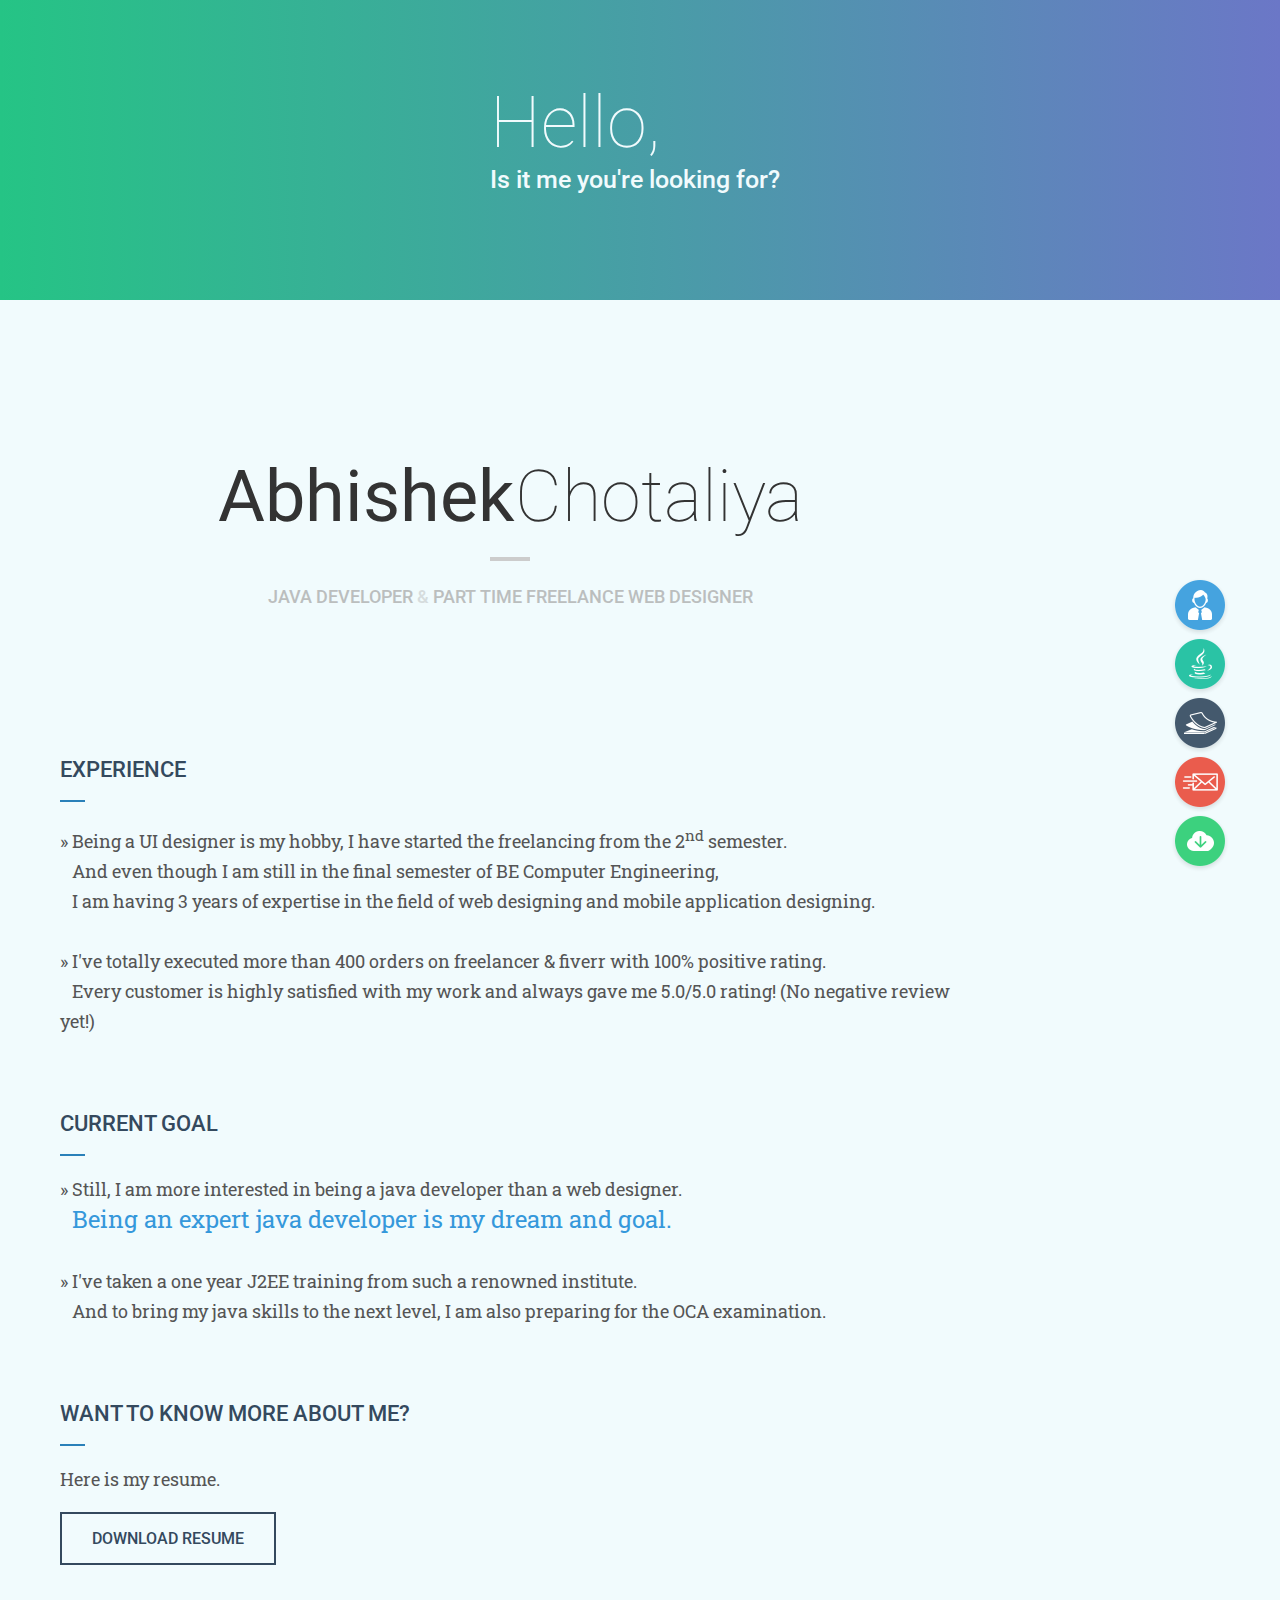
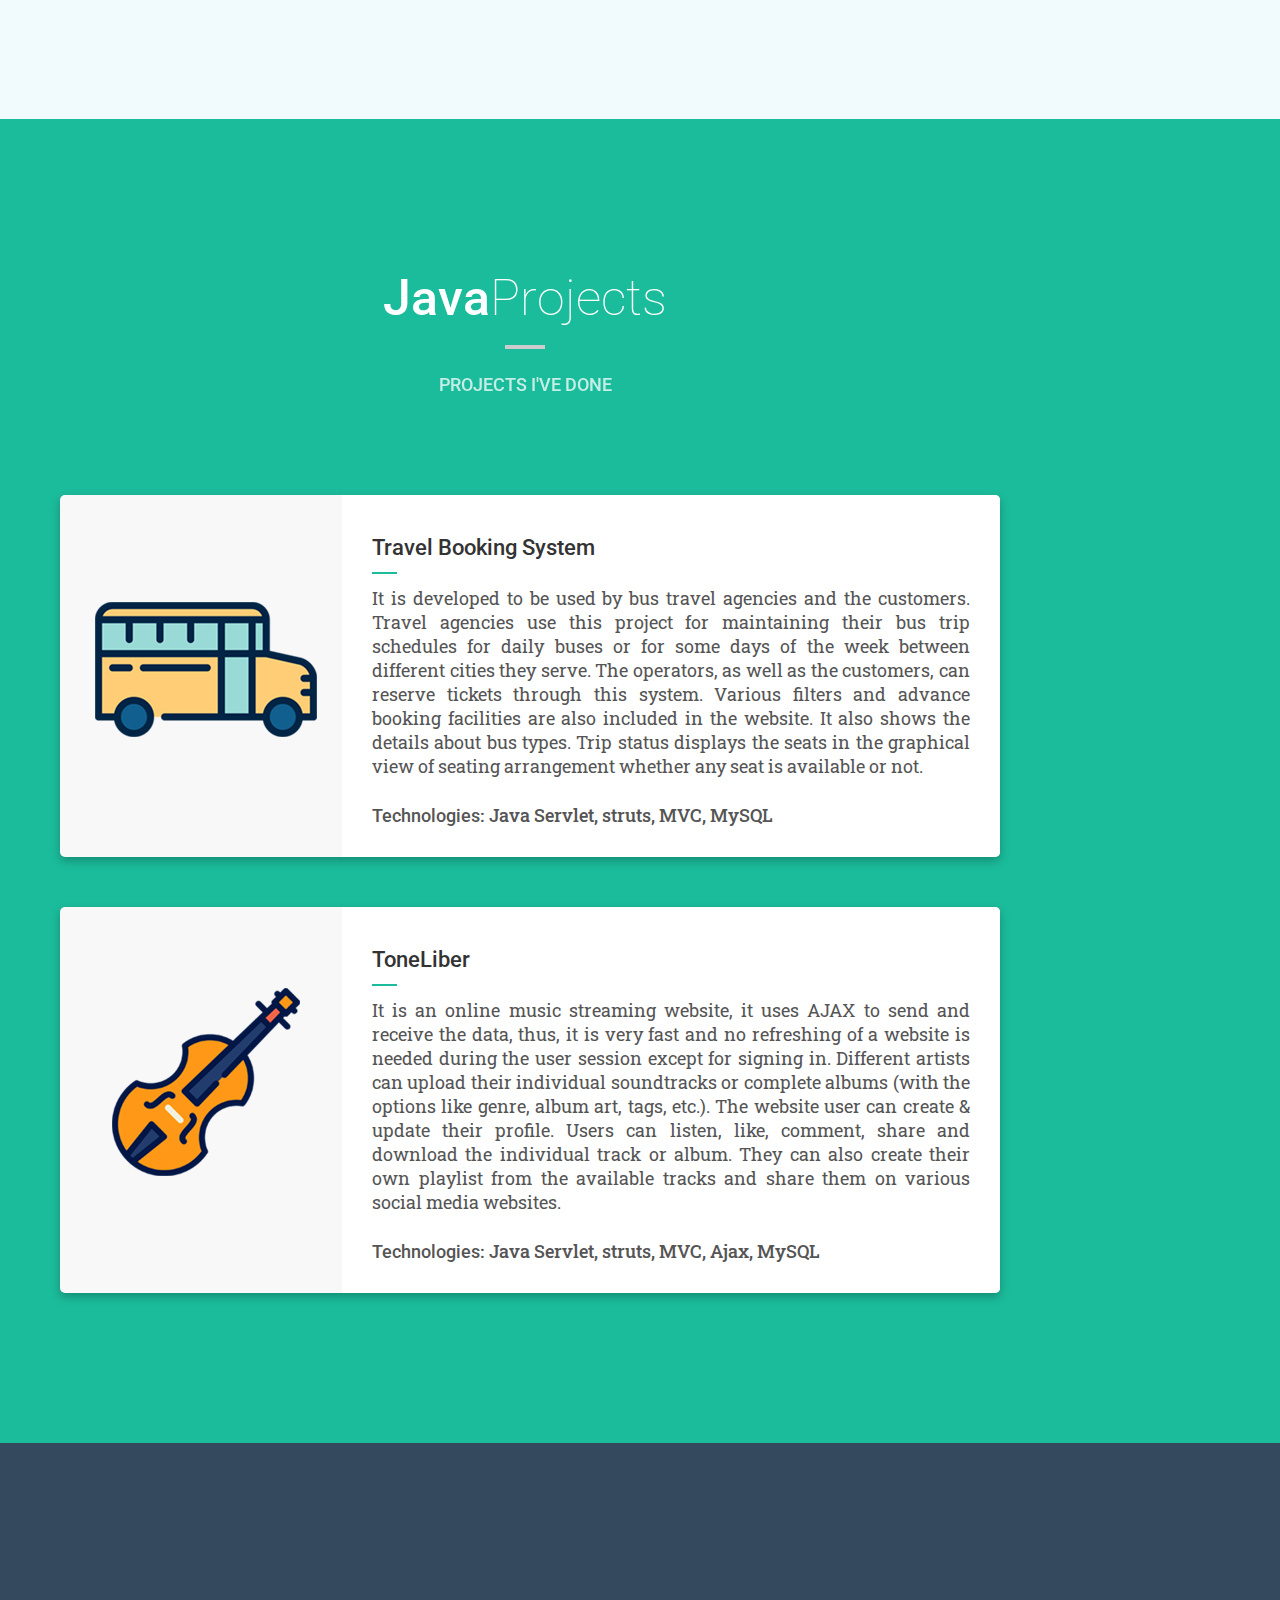
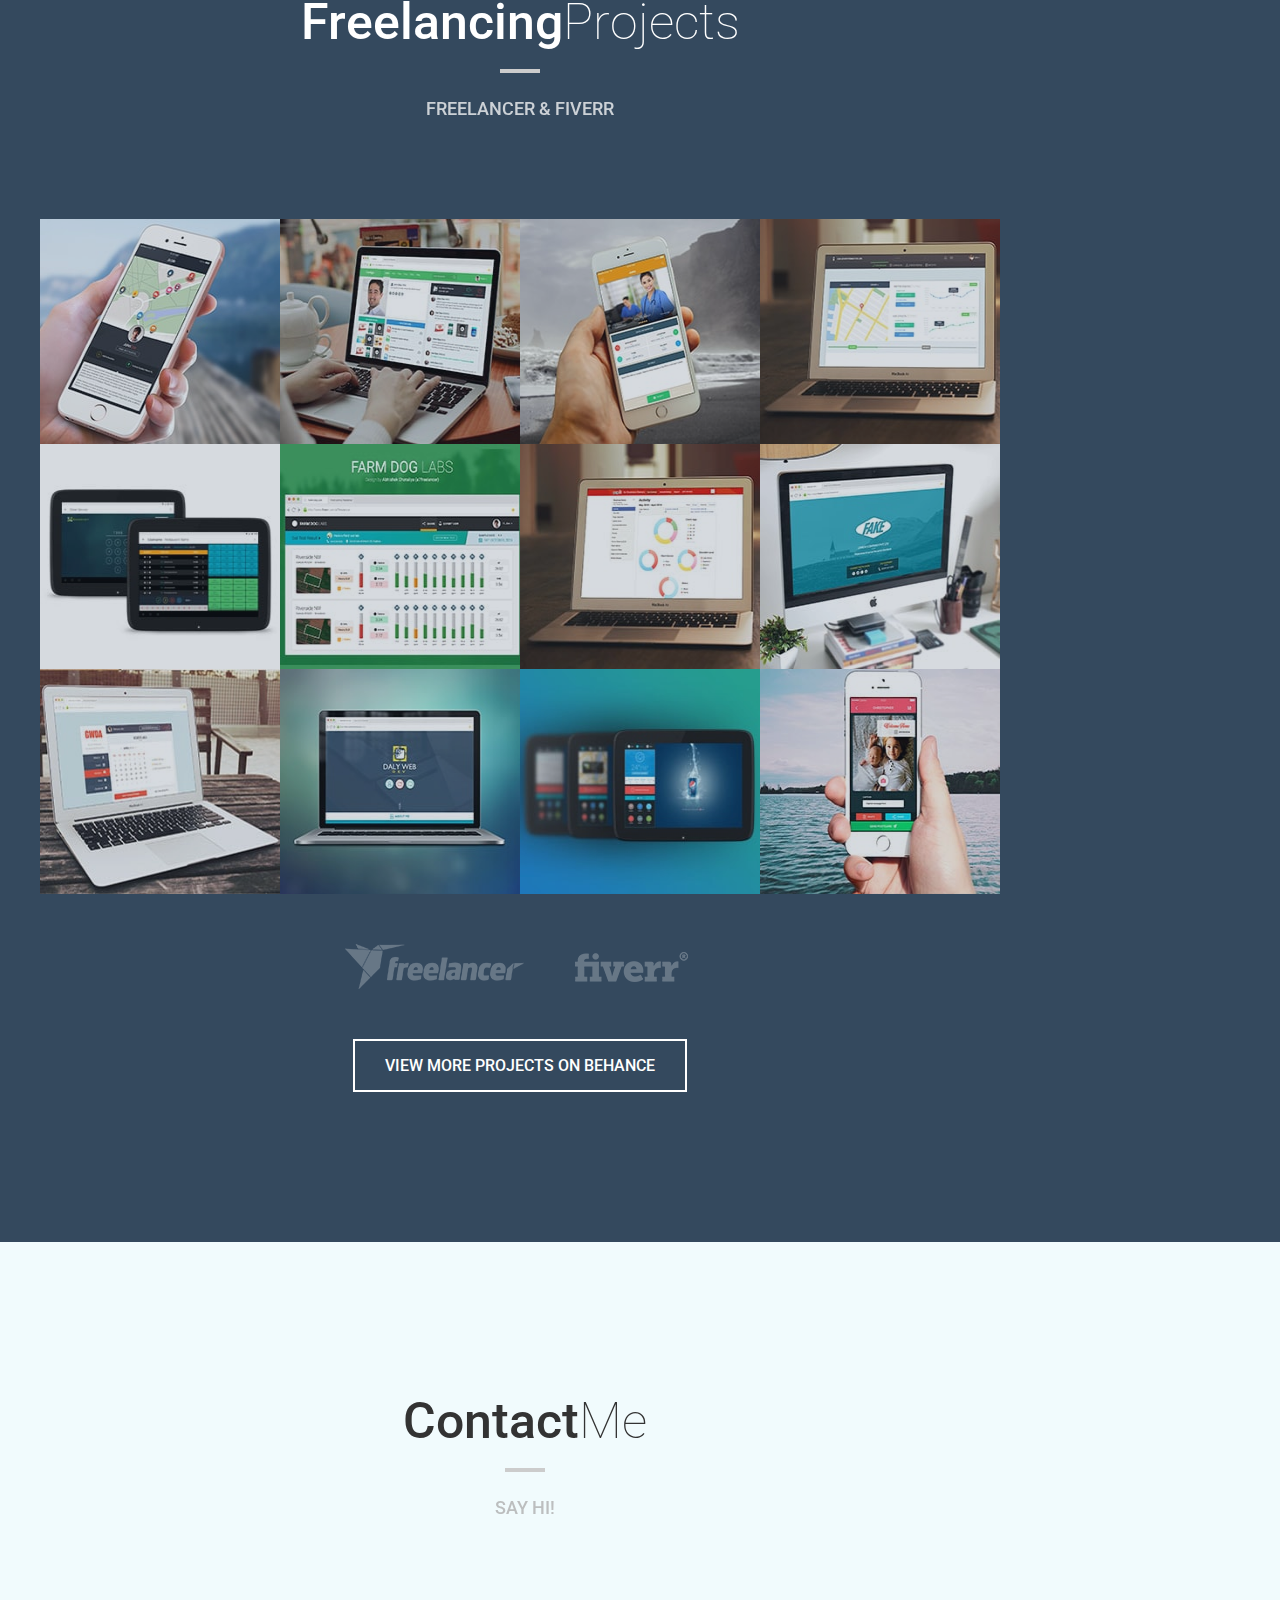
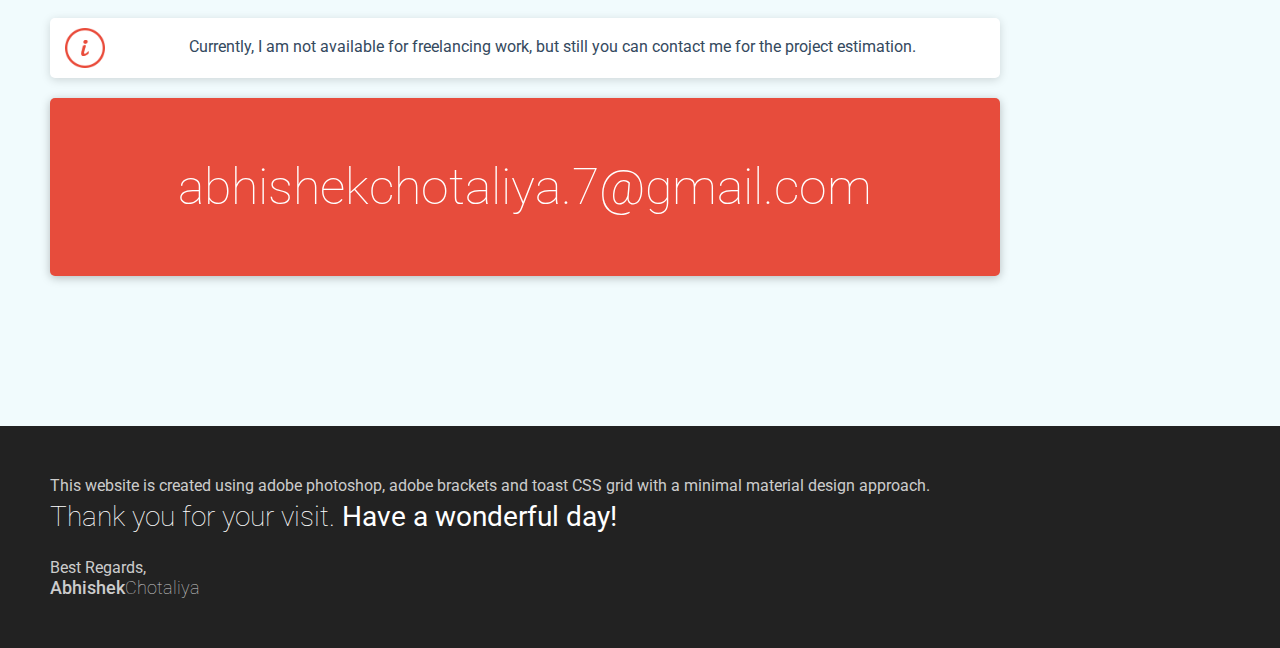
==== commit dc8b3cca: "correction" ====
--- a/index.html
+++ b/index.html
@@ -66,7 +66,7 @@
               <div class="name tac">
                 <h3 class="name-title">Abhishek<span class="thin">Chotaliya </span></h3>
                 <div class="drop1 center"></div>
-                <h5 class="name-sub">JAVA DEVELOPER<span class="dim"> &</span><span> PART TIME FREELANCE DESIGNER</span></h5>
+                <h5 class="name-sub">JAVA DEVELOPER<span class="dim"> &</span><span> PART TIME FREELANCE WEB DESIGNER</span></h5>
               </div>
               <ul class="experience">
                 <li class="about-me-head">EXPERIENCE</li>
--- a/css/style.css
+++ b/css/style.css
@@ -434,8 +434,10 @@
   background-color: #f8f8f8;
   margin-top: 100px;
   -webkit-transition-duration: 0.25s;
-  -moz-transition-duration: 0.25s;
   transition-duration: 0.25s;
+  border-radius: 5px;
+  -webkit-border-radius: 5px;
+  -moz-border-radius: 5px;
   box-shadow: 0px 4px 10px rgba(0, 0, 0, 0.25);
   -webkit-box-shadow: 0px 4px 10px rgba(0, 0, 0, 0.25);
   -moz-box-shadow: 0px 4px 10px rgba(0, 0, 0, 0.25);
@@ -450,8 +452,10 @@
   margin-top: 50px;
   background-color: #f8f8f8;
   -webkit-transition-duration: 0.25s;
-  -moz-transition-duration: 0.25s;
   transition-duration: 0.25s;
+  border-radius: 5px;
+  -webkit-border-radius: 5px;
+  -moz-border-radius: 5px;
   box-shadow: 0px 4px 10px rgba(0, 0, 0, 0.25);
   -webkit-box-shadow: 0px 4px 10px rgba(0, 0, 0, 0.25);
   -moz-box-shadow: 0px 4px 10px rgba(0, 0, 0, 0.25);
@@ -466,14 +470,10 @@
   /*height: 350px;*/
   /*height: 100%;*/
   height: auto
-  background-color: #f8f8f8;
-  border-radius: 5px 0px 0px 5px;
-  -webkit-border-radius: 5px 0px 0px 5px;
-  -moz-border-radius: 5px 0px 0px 5px;
 }
 
 .project-desc-container {
-  padding: 15px;
+  padding: 30px;
   /*height: 350px;*/
   background-color: white;
   border-radius: 0px 5px 5px 0px;
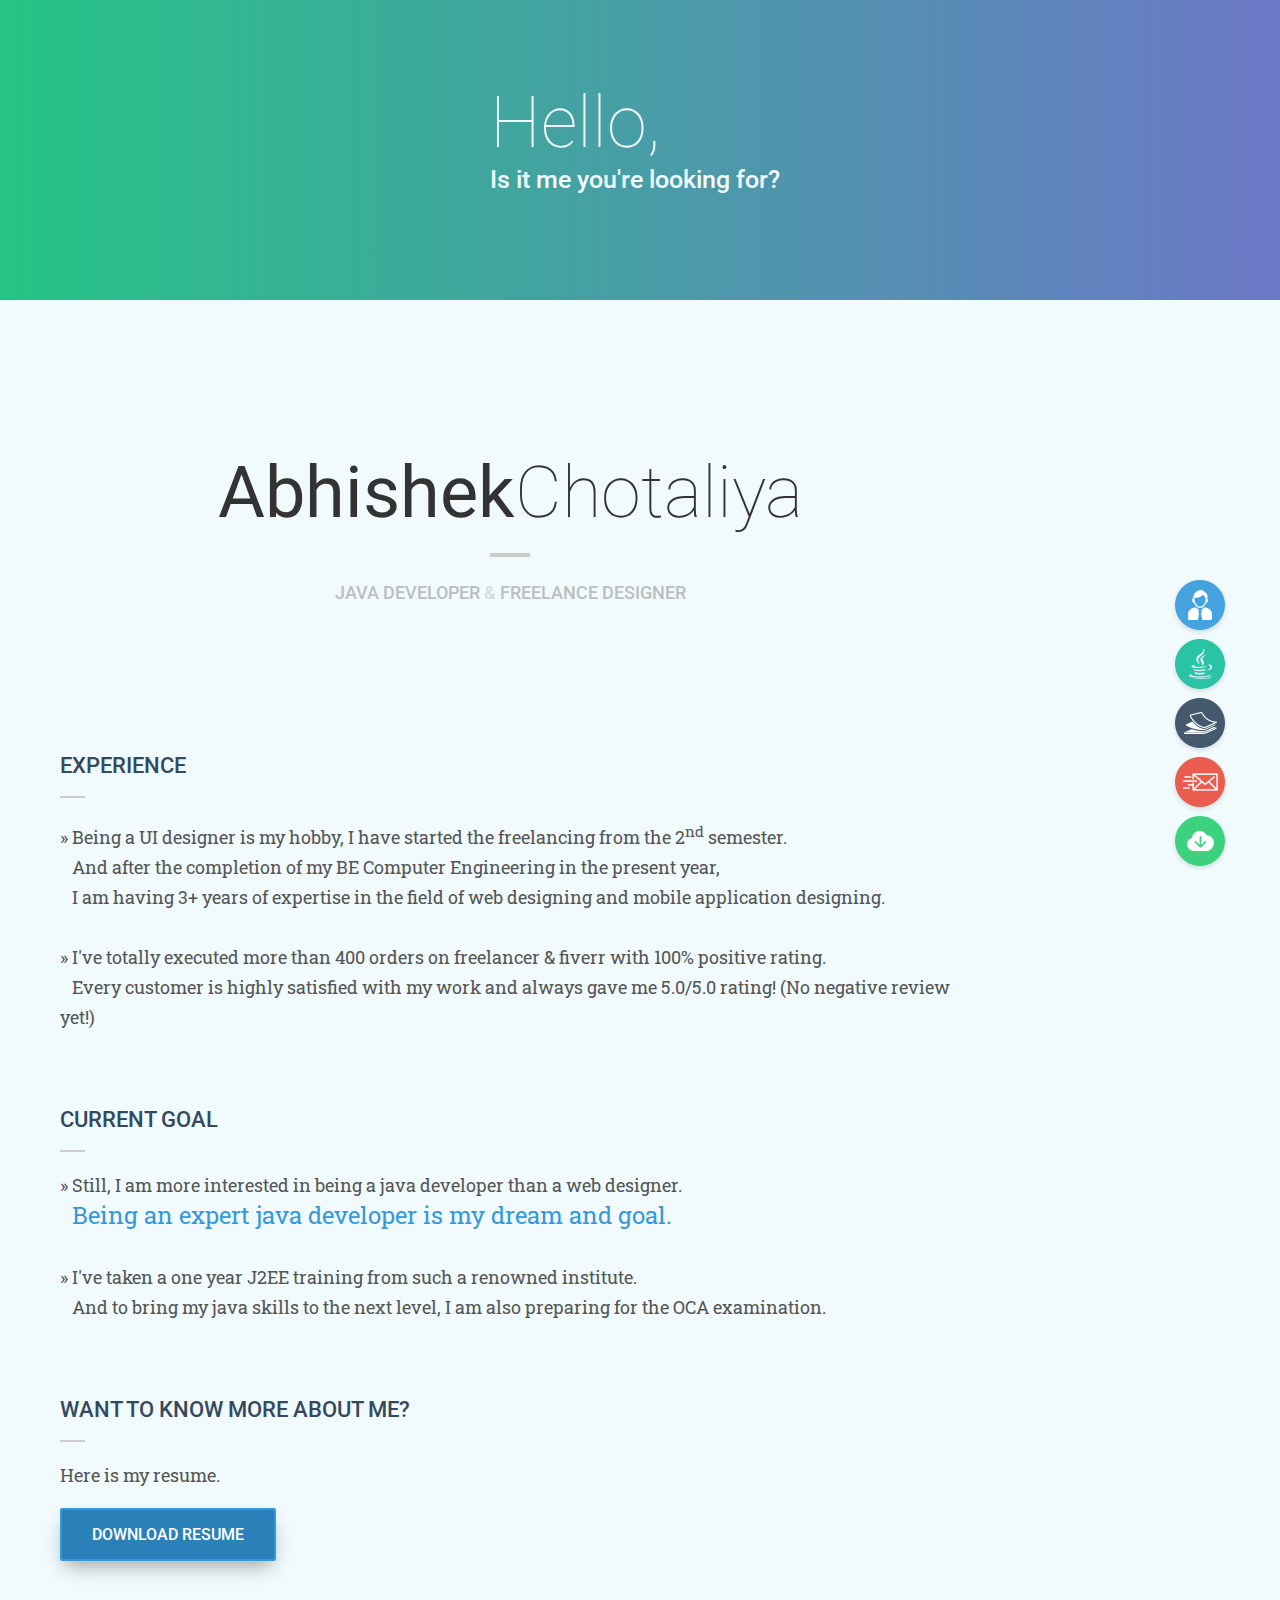
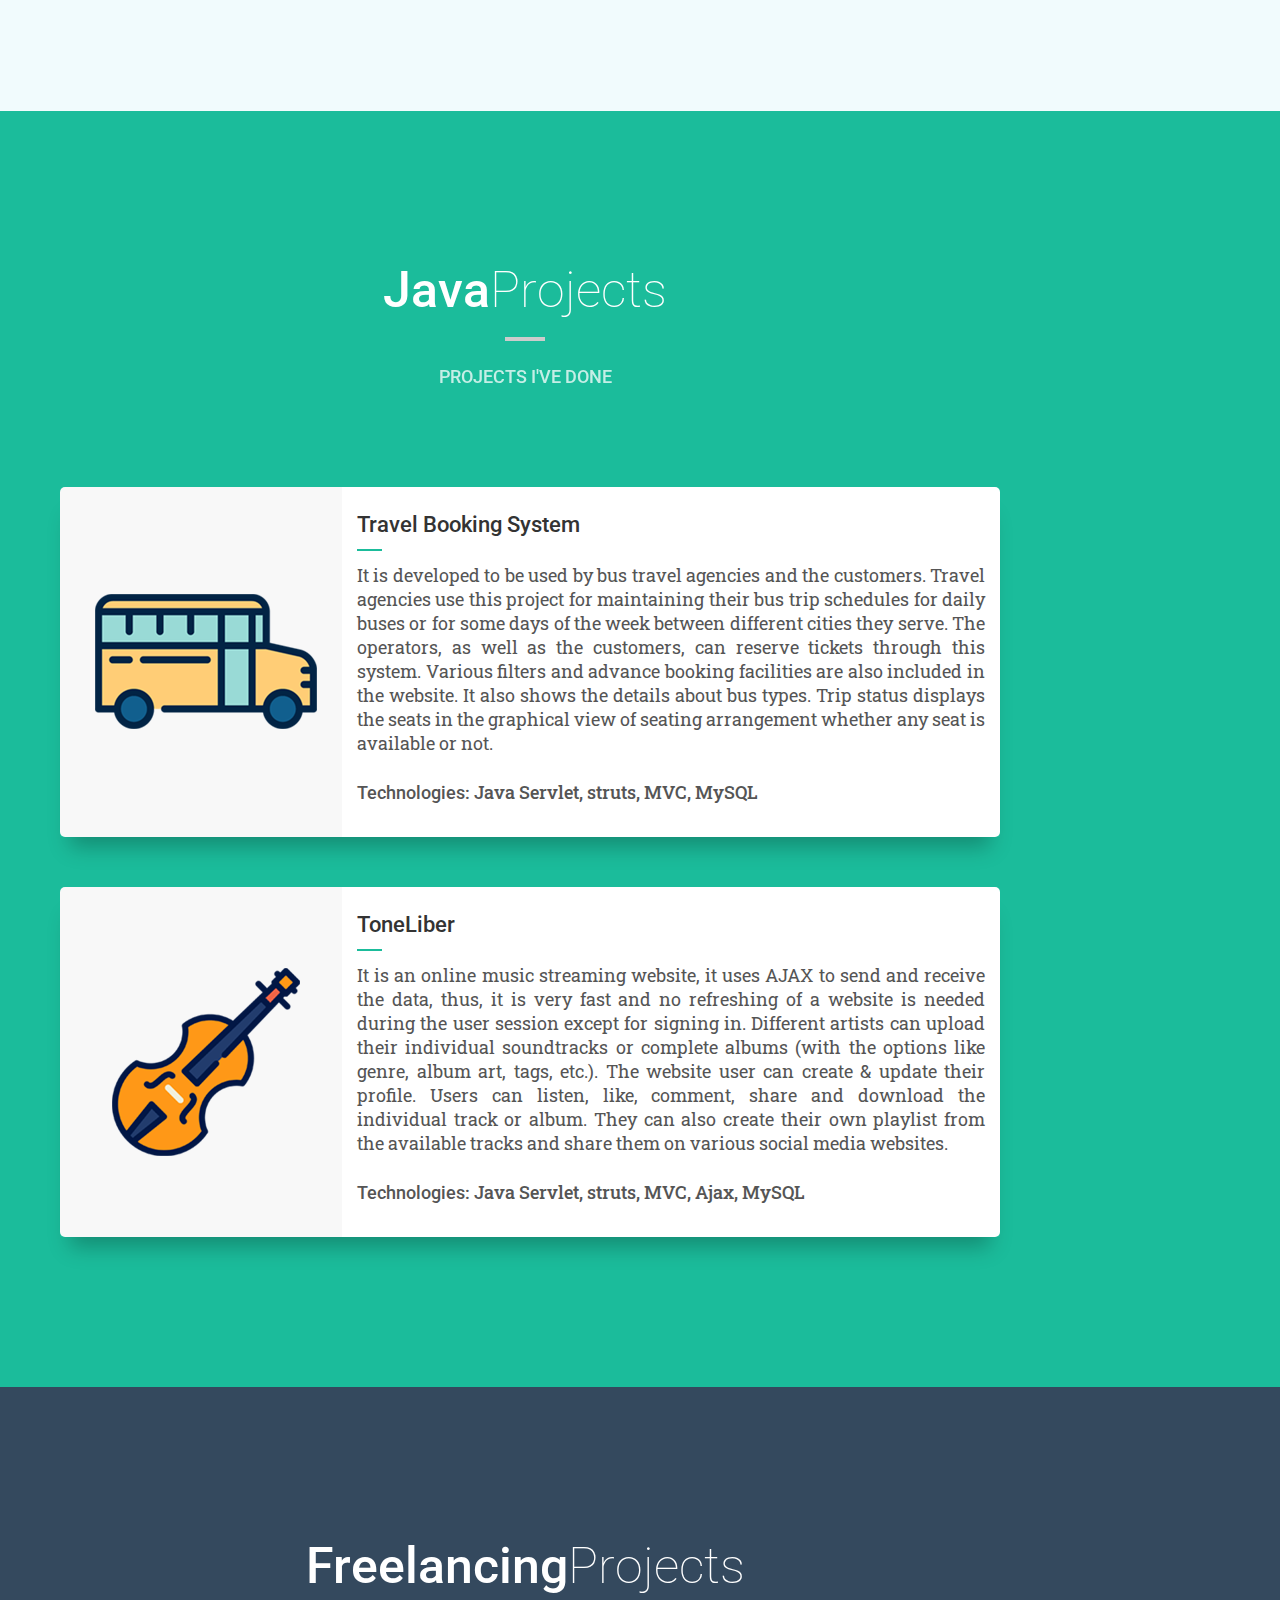
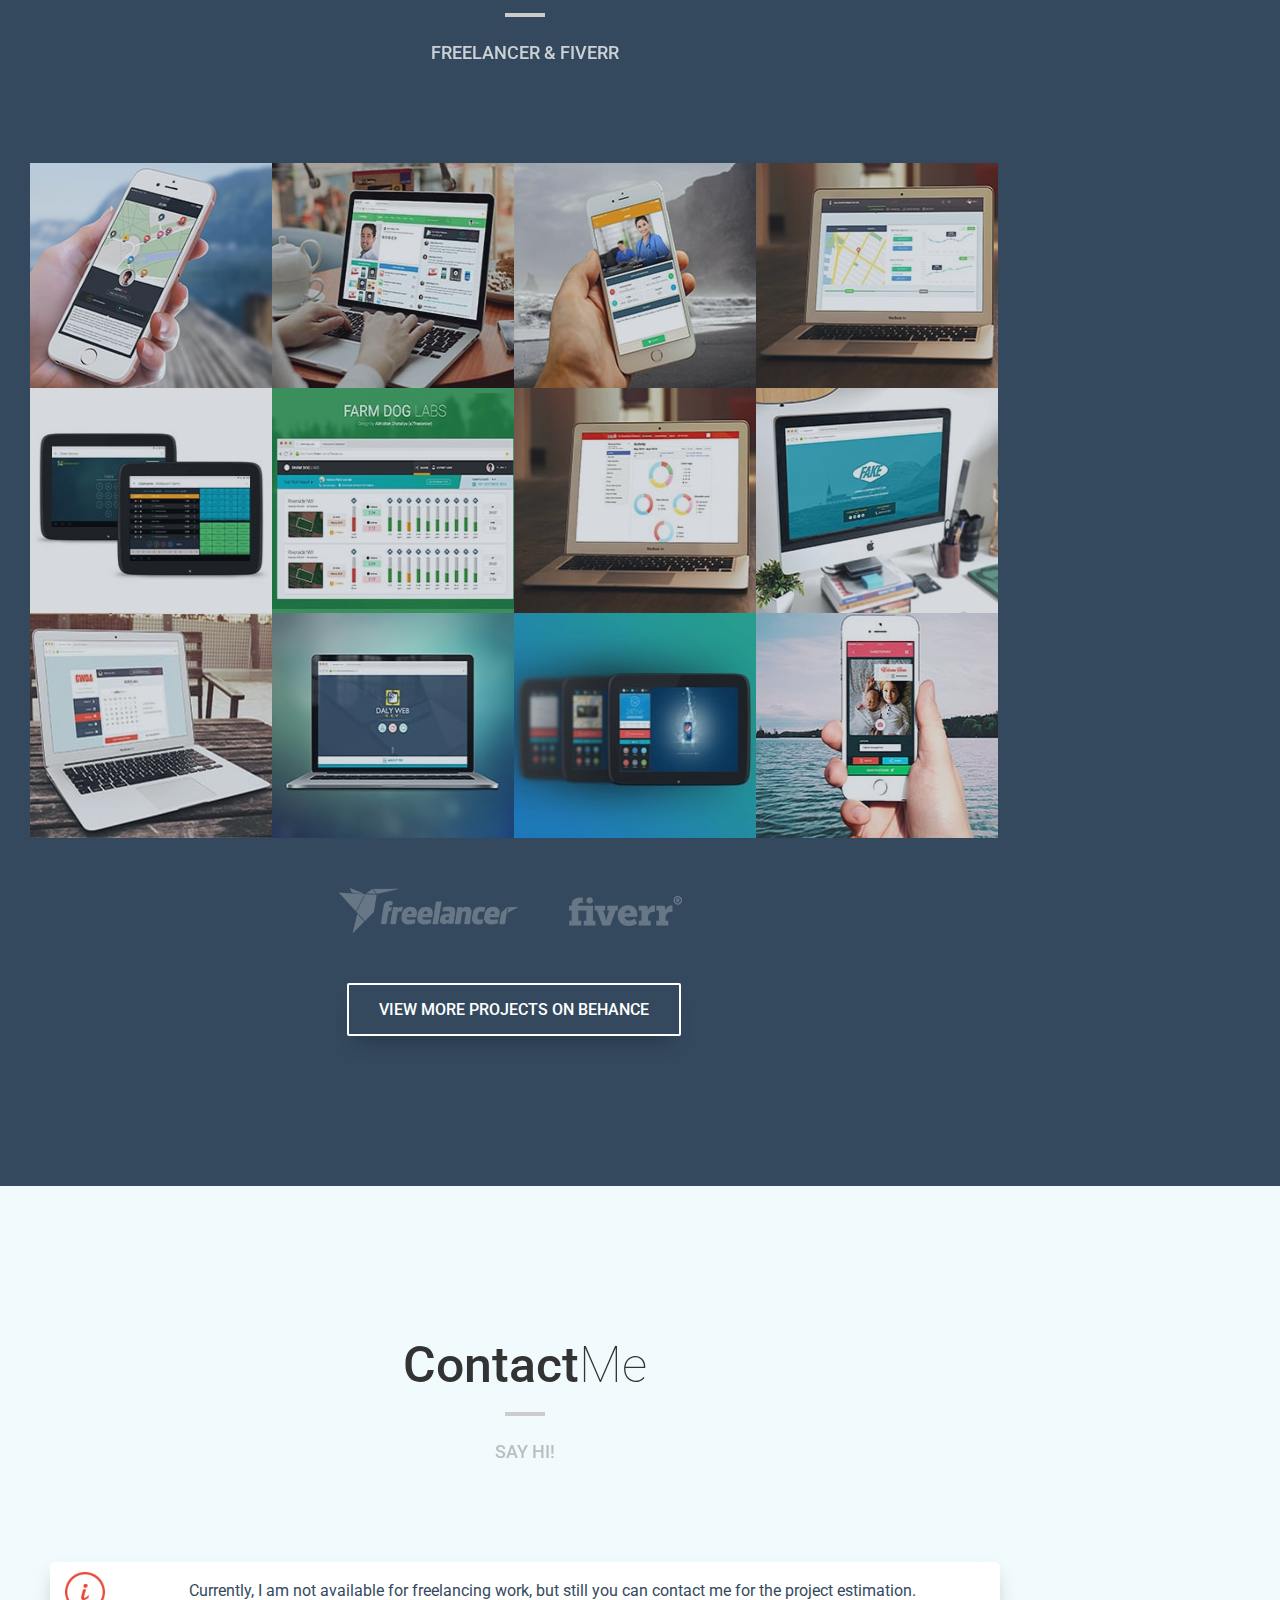
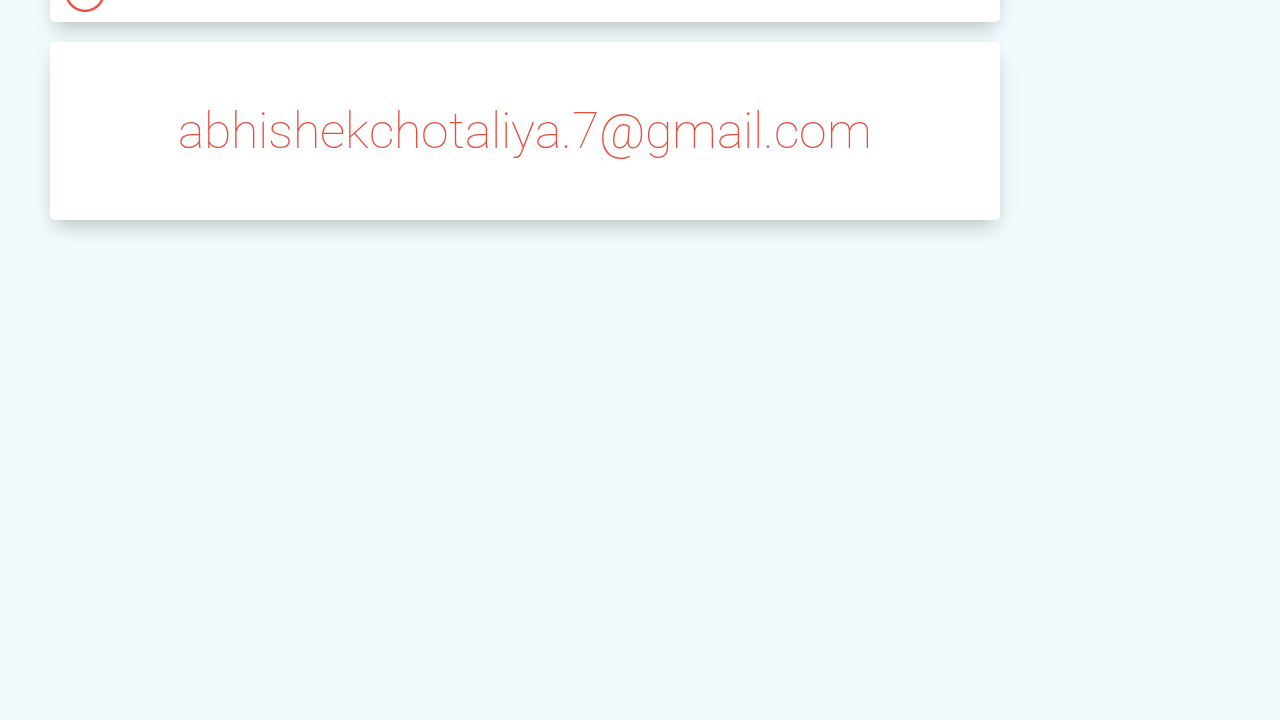
==== commit 6b7b5b4b: "better material ui" ====
--- a/index.html
+++ b/index.html
@@ -8,238 +8,218 @@
     <link href='https://fonts.googleapis.com/css?family=Roboto+Slab' rel='stylesheet' type='text/css'>
   </head>
   <body>
-    
-    <div class="fixed-section no-select">
-      <div class="float-container">
-        <ul class="list-float-container"><a href="#aboutme" class="list-float">
-            <li class="button-box fr">
-              <div class="button-container btn1"></div>
-            </li>
-            <li class="corner fr"></li>
-            <li class="button-data fr">
-              <div class="tooltip tac">About Me</div>
-            </li></a><a href="#java" class="list-float">
-            <li class="button-box fr">
-              <div class="button-container btn2"></div>
-            </li>
-            <li class="corner fr"></li>
-            <li class="button-data fr">
-              <div class="tooltip tac">Java Projects</div>
-            </li></a><a href="#freelancing" class="list-float">
-            <li class="button-box fr">
-              <div class="button-container btn3"></div>
-            </li>
-            <li class="corner fr"></li>
-            <li class="button-data fr">
-              <div class="tooltip tac">Freelancing work</div>
-            </li></a><a href="#contact" class="list-float">
-            <li class="button-box fr">
-              <div class="button-container btn4"></div>
-            </li>
-            <li class="corner fr"></li>
-            <li class="button-data fr">
-              <div class="tooltip tac">Contact Me</div>
-            </li></a><a href="download/resume.pdf" download="Abhishek_Chotaliya_resume" class="list-float">
-            <li class="button-box fr">
-              <div class="button-container btn5"></div>
-            </li>
-            <li class="corner fr"></li>
-            <li class="button-data fr">
-              <div class="tooltip tac">Download</div>
-            </li></a></ul>
+    <div class="content">
+      <div class="fixed-section no-select">
+        <div class="float-container">
+          <ul class="list-float-container"><a href="#aboutme" class="list-float">
+              <li class="button-box fr">
+                <div class="button-container btn1"></div>
+              </li>
+              <li class="corner fr"></li>
+              <li class="button-data fr">
+                <div class="tooltip tac">About Me</div>
+              </li></a><a href="#java" class="list-float">
+              <li class="button-box fr">
+                <div class="button-container btn2"></div>
+              </li>
+              <li class="corner fr"></li>
+              <li class="button-data fr">
+                <div class="tooltip tac">Java Projects</div>
+              </li></a><a href="#freelancing" class="list-float">
+              <li class="button-box fr">
+                <div class="button-container btn3"></div>
+              </li>
+              <li class="corner fr"></li>
+              <li class="button-data fr">
+                <div class="tooltip tac">Freelancing work</div>
+              </li></a><a href="#contact" class="list-float">
+              <li class="button-box fr">
+                <div class="button-container btn4"></div>
+              </li>
+              <li class="corner fr"></li>
+              <li class="button-data fr">
+                <div class="tooltip tac">Contact Me</div>
+              </li></a><a href="download/resume.pdf" download="Abhishek_Chotaliya_resume" class="list-float">
+              <li class="button-box fr">
+                <div class="button-container btn5"></div>
+              </li>
+              <li class="corner fr"></li>
+              <li class="button-data fr">
+                <div class="tooltip tac">Download</div>
+              </li></a></ul>
+        </div>
+      </div>
+      <div class="hello-container no-select">
+        <div class="hello-text fl">
+          <h1>Hello,</h1>
+          <h2>Is it me you're looking for?</h2>
+        </div>
+      </div>
+      <div id="aboutme" class="about-me-section">
+        <div class="grid">
+          <div class="maximum">
+            <div class="grid__col grid__col--12-of-12">
+              <div class="grid__col grid__col--9-of-12">
+                <div class="about-me-container">
+                  <div class="name tac">
+                    <h3 class="name-title">Abhishek<span class="thin">Chotaliya </span></h3>
+                    <div class="drop1 center"></div>
+                    <h5 class="name-sub">JAVA DEVELOPER<span class="dim"> &</span><span> FREELANCE DESIGNER</span></h5>
+                  </div>
+                  <ul class="experience">
+                    <li class="about-me-head">EXPERIENCE</li>
+                    <li class="drop2"></li>
+                    <li class="about-me-description">&raquo; Being a UI designer is my hobby, I have started the freelancing from the 2<sup>nd</sup> semester. <br/>&nbsp;&nbsp;&nbsp;And after the completion of my BE Computer Engineering in the present year,<br/>&nbsp;&nbsp;&nbsp;I am having 3+ years of expertise in the field of web designing and mobile application designing. <br/><br/>&raquo; I've totally executed more than 400 orders on freelancer & fiverr with 100% positive rating. <br/>&nbsp;&nbsp;&nbsp;Every customer is highly satisfied with my work and always gave me 5.0/5.0 rating! (No negative review yet!)
+                      <!--li.about-me-description &raquo; Being a UI designer is my hobby, I have started the freelancing from the 2<sup>nd</sup> semester. <br/>&nbsp;&nbsp;&nbsp;And even though I am still in the final semester of BE Computer Engineering,<br/>&nbsp;&nbsp;&nbsp;I am having 3 years of expertise in the field of web designing and mobile application designing. <br/><br/>&raquo; I've totally executed more than 400 orders on freelancer & fiverr with 100% positive rating. <br/>&nbsp;&nbsp;&nbsp;Every customer is highly satisfied with my work and always gave me 5.0/5.0 rating! (No negative review yet!)-->
+                      <!--Being a UI designer is my hobby, I've started freelancing from the 2nd semester <br/>And even though I am still in the final semester of my BE Computer Engineering,<br/>I am having 3 years of expertise in the field of web designing and application designing.<br/><br/>I've total executed more than 400 orders on freelancer & fiverr with 100% positive record.<br/>Every customer is satisfied with my work and I always got 5.0/5.0 rating! (No negative review yet!)-->
+                    </li>
+                  </ul>
+                  <ul class="current-goal">
+                    <li class="about-me-head">CURRENT GOAL</li>
+                    <li class="drop2"></li>
+                    <li class="about-me-description">&raquo; Still, I am more interested in being a java developer than a web designer.<br/>&nbsp;&nbsp;&nbsp;<span class="about-me-description-bold">Being an expert java developer is my dream and goal.</span><br/><br/>&raquo; I've taken a one year J2EE training from such a renowned institute.
+                      <br/>&nbsp;&nbsp;&nbsp;And to bring my java skills to the next level, I am also preparing for the OCA examination.
+                      <!--<br/>&nbsp;&nbsp;&nbsp;for a better understanding of Java.-->
+                    </li>
+                  </ul>
+                  <ul class="more-me">
+                    <li class="about-me-head">WANT TO KNOW MORE ABOUT ME?</li>
+                    <li class="drop2"></li>
+                    <li class="about-me-description">Here is my resume.</li><a href="download/resume.pdf" download="Abhishek_Chotaliya_resume">
+                      <li class="download-resume-btn">DOWNLOAD RESUME</li></a>
+                  </ul>
+                </div>
+              </div>
+            </div>
+          </div>
+        </div>
+      </div>
+      <div id="java" class="java-section">
+        <div class="grid">
+          <div class="maximum">
+            <div class="grid__col grid__col--12-of-12">
+              <div class="grid__col grid__col--9-of-12 java-container tac">
+                <h4 class="java-heading">Java<span class="thin">Projects</span></h4>
+                <div class="drop1 center"></div>
+                <h5 class="java-desc">PROJECTS I'VE DONE</h5>
+              </div>
+            </div>
+            <div class="grid__col grid__col--12-of-12">
+              <div class="grid__col grid__col--9-of-12 java-container">
+                <div class="grid__col grid__col--12-of-12">
+                  <div class="project">
+                    <div class="grid__col grid__col--3-of-10 project-image-container">
+                      <div class="project-image-1 center"></div>
+                    </div>
+                    <div class="grid__col grid__col--7-of-10 project-desc-container">
+                      <p class="project-heading">Travel Booking System</p>
+                      <div class="drop3"></div>
+                      <p class="project-desc">It is developed to be used by bus travel agencies and the customers. Travel agencies use this project for maintaining their bus trip schedules for daily buses or for some days of the week between different cities they serve. The operators, as well as the customers, can reserve tickets through this system. Various filters and advance booking facilities are also included in the website. It also shows the details about bus types. Trip status displays the seats in the graphical view of seating arrangement whether any seat is available or not.</p>
+                      <p class="project-technology">Technologies: <span class="project-technology-list">Java Servlet, struts, MVC, MySQL</span></p>
+                    </div>
+                  </div>
+                  <div class="project-2">
+                    <div class="grid__col grid__col--3-of-10 project-image-container">
+                      <div class="project-image-2 center"></div>
+                    </div>
+                    <div class="grid__col grid__col--7-of-10 project-desc-container">
+                      <p class="project-heading">ToneLiber</p>
+                      <div class="drop3"></div>
+                      <p class="project-desc">It is an online music streaming website, it uses AJAX to send and receive the data, thus, it is very fast and no refreshing of a website is needed during the user session except for signing in. Different artists can upload their individual soundtracks or complete albums (with the options like genre, album art, tags, etc.). The website user can create & update their profile. Users can listen, like, comment, share and download the individual track or album. They can also create their own playlist from the available tracks and share them on various social media websites.</p>
+                      <p class="project-technology">Technologies: <span class="project-technology-list">Java Servlet, struts, MVC, Ajax, MySQL</span></p>
+                    </div>
+                  </div>
+                </div>
+              </div>
+            </div>
+          </div>
+        </div>
+      </div>
+      <div id="freelancing" class="freelancing-section">
+        <div class="grid">
+          <div class="grid__col grid__col--12-of-12">
+            <div class="grid__col grid__col--9-of-12 freelancing-container tac">
+              <h4 class="java-heading">Freelancing<span class="thin">Projects</span></h4>
+              <div class="drop1 center"></div>
+              <h5 class="java-desc">FREELANCER & FIVERR</h5>
+            </div>
+          </div>
+          <div class="maximum">
+            <div class="grid grid--no-gutter">
+              <div class="grid__col grid__col--12-of-12">
+                <div class="grid__col grid__col--9-of-12 freelancing-container">
+                  <div class="grid__col grid__col--4-of-4 img-row-1">
+                    <div class="grid__col grid__col--1-of-4 image-container"><a href="img/mockup/image-2.jpg" data-lightbox="image-1"><img src="img/mockup/image-2-t.jpg" width="100%" height="100%" alt="image1"></a></div>
+                    <div class="grid__col grid__col--1-of-4 image-container"><a href="img/mockup/image-3.jpg" data-lightbox="image-2"><img src="img/mockup/image-3-t.jpg" width="100%" height="100%" alt="image2"></a></div>
+                    <div class="grid__col grid__col--1-of-4 image-container"><a href="img/mockup/image-4.jpg" data-lightbox="image-3"><img src="img/mockup/image-4-t.jpg" width="100%" height="100%" alt="image3"></a></div>
+                    <div class="grid__col grid__col--1-of-4 image-container"><a href="img/mockup/image-5.jpg" data-lightbox="image-4"><img src="img/mockup/image-5-t.jpg" width="100%" height="100%" alt="image4"></a></div>
+                  </div>
+                  <div class="grid__col grid__col--4-of-4 img-row-2">
+                    <div class="grid__col grid__col--1-of-4 image-container"><a href="img/mockup/image-6.jpg" data-lightbox="image-5"><img src="img/mockup/image-6-t.jpg" width="100%" height="100%" alt="image5"></a></div>
+                    <div class="grid__col grid__col--1-of-4 image-container"><a href="img/mockup/image-7.jpg" data-lightbox="image-6"><img src="img/mockup/image-7-t.jpg" width="100%" height="100%" alt="image6"></a></div>
+                    <div class="grid__col grid__col--1-of-4 image-container"><a href="img/mockup/image-8.jpg" data-lightbox="image-7"><img src="img/mockup/image-8-t.jpg" width="100%" height="100%" alt="image7"></a></div>
+                    <div class="grid__col grid__col--1-of-4 image-container"><a href="img/mockup/image-9.jpg" data-lightbox="image-8"><img src="img/mockup/image-9-t.jpg" width="100%" height="100%" alt="image8"></a></div>
+                  </div>
+                  <div class="grid__col grid__col--4-of-4 img-row-3">
+                    <div class="grid__col grid__col--1-of-4 image-container"><a href="img/mockup/image-10.jpg" data-lightbox="image-9"><img src="img/mockup/image-10-t.jpg" width="100%" height="100%" alt="image9"></a></div>
+                    <div class="grid__col grid__col--1-of-4 image-container"><a href="img/mockup/image-11.jpg" data-lightbox="image-10"><img src="img/mockup/image-11-t.jpg" width="100%" height="100%" alt="image10"></a></div>
+                    <div class="grid__col grid__col--1-of-4 image-container"><a href="img/mockup/image-12.jpg" data-lightbox="image-11"><img src="img/mockup/image-12-t.jpg" width="100%" height="100%" alt="image11"></a></div>
+                    <div class="grid__col grid__col--1-of-4 image-container"><a href="img/mockup/image-13.jpg" data-lightbox="image-12"><img src="img/mockup/image-13-t.jpg" width="100%" height="100%" alt="image12"></a></div>
+                  </div>
+                  <div class="grid__col grid__col--4-of-4">
+                    <div class="logo-container center">
+                      <div class="freelancer fl"></div>
+                      <div class="fiverr fl"></div><a href="https://goo.gl/b3DUHY" target="blank">
+                        <div class="behance-btn">VIEW MORE PROJECTS ON BEHANCE</div></a>
+                    </div>
+                  </div>
+                </div>
+              </div>
+            </div>
+          </div>
+        </div>
+      </div>
+      <div id="contact" class="contact-section">
+        <div class="grid">
+          <div class="maximum">
+            <div class="grid__col grid__col--12-of-12">
+              <div class="grid__col grid__col--9-of-12 contact-container tac">
+                <h4 class="contact-heading">Contact<span class="thin">Me</span></h4>
+                <div class="drop1 center"></div>
+                <h5 class="contact-desc">SAY HI!</h5>
+              </div>
+            </div>
+            <div class="grid__col grid__col--12-of-12 no-select">
+              <div class="grid__col grid__col--9-of-12 contact-container">
+                <div class="grid__col grid__col--2-of-2 notification">
+                  <div class="notification-container center tac">
+                    <div class="info fl"></div>
+                    <p class="info-line">Currently, I am not available for freelancing work, but still you can contact me for the project estimation.</p>
+                  </div>
+                </div><a href="mailto:abhishekchotaliya.7@gmail.com?subject=Hi!" target="blank" class="grid__col grid__col--2-of-2 email-container tac">
+                  <h6>abhishekchotaliya.7@gmail.com</h6></a>
+              </div>
+            </div>
+          </div>
+        </div>
       </div>
     </div>
-    <div class="hello-container no-select">
-      <div class="hello-text fl">
-        <h1>Hello,</h1>
-        <h2>Is it me you're looking for?</h2>
-      </div>
-    </div>
-    <div id="aboutme" class="about-me-section">
+    <div class="footer">
       <div class="grid">
-          
         <div class="maximum">
-          
-        <div class="grid__col grid__col--12-of-12">
-        <div class="grid__col grid__col--9-of-12">   
-        <div class="about-me-container">
-              <div class="name tac">
-                <h3 class="name-title">Abhishek<span class="thin">Chotaliya </span></h3>
-                <div class="drop1 center"></div>
-                <h5 class="name-sub">JAVA DEVELOPER<span class="dim"> &</span><span> PART TIME FREELANCE WEB DESIGNER</span></h5>
-              </div>
-              <ul class="experience">
-                <li class="about-me-head">EXPERIENCE</li>
-                <li class="drop2"></li>
-                <li class="about-me-description">&raquo; Being a UI designer is my hobby, I have started the freelancing from the 2<sup>nd</sup> semester. <br/>&nbsp;&nbsp;&nbsp;And even though I am still in the final semester of BE Computer Engineering,<br/>&nbsp;&nbsp;&nbsp;I am having 3 years of expertise in the field of web designing and mobile application designing. <br/><br/>&raquo; I've totally executed more than 400 orders on freelancer & fiverr with 100% positive rating. <br/>&nbsp;&nbsp;&nbsp;Every customer is highly satisfied with my work and always gave me 5.0/5.0 rating! (No negative review yet!)
-                  <!--Being a UI designer is my hobby, I've started freelancing from the 2nd semester <br/>And even though I am still in the final semester of my BE Computer Engineering,<br/>I am having 3 years of expertise in the field of web designing and application designing.<br/><br/>I've total executed more than 400 orders on freelancer & fiverr with 100% positive record.<br/>Every customer is satisfied with my work and I always got 5.0/5.0 rating! (No negative review yet!)-->
-                </li>
-              </ul>
-              <ul class="current-goal">
-                <li class="about-me-head">CURRENT GOAL</li>
-                <li class="drop2"></li>
-                <li class="about-me-description">&raquo; Still, I am more interested in being a java developer than a web designer.<br/>&nbsp;&nbsp;&nbsp;<span class="about-me-description-bold">Being an expert java developer is my dream and goal.</span><br/><br/>&raquo; I've taken a one year J2EE training from such a renowned institute.
-                  <br/>&nbsp;&nbsp;&nbsp;And to bring my java skills to the next level, I am also preparing for the OCA examination.
-                  <!--<br/>&nbsp;&nbsp;&nbsp;for a better understanding of Java.-->
-                </li>
-              </ul>
-              <ul class="more-me">
-                <li class="about-me-head">WANT TO KNOW MORE ABOUT ME?</li>
-                <li class="drop2"></li>
-                <li class="about-me-description">Here is my resume.</li><a href="download/resume.pdf" download="Abhishek_Chotaliya_resume">
-                  <li class="btn btn-1 btn-1e download-resume-btn">DOWNLOAD RESUME</li></a>
-              </ul>
-            </div>
-            
-          </div>     
-          </div>
-            
-        </div>
-      
-        </div>
-    </div>
-    <div id="java" class="java-section">
-      <div class="grid">
-          
-        <div class="maximum">
-        
-            <div class="grid__col grid__col--12-of-12">
-          <div class="grid__col grid__col--9-of-12 java-container tac">
-            <h4 class="java-heading">Java<span class="thin">Projects</span></h4>
-            <div class="drop1 center"></div>
-            <h5 class="java-desc">PROJECTS I'VE DONE</h5>
-          </div>
-            
-            
-        </div>
-        <div class="grid__col grid__col--12-of-12">
-          <div class="grid__col grid__col--9-of-12 java-container">
-            <div class="grid__col grid__col--12-of-12">
-              <div class="project">
-                <div class="grid__col grid__col--3-of-10 project-image-container">
-                  <div class="project-image-1 center"></div>
-                </div>
-                <div class="grid__col grid__col--7-of-10 project-desc-container">
-                  <p class="project-heading">Travel Booking System</p>
-                  <div class="drop3"></div>
-                  <p class="project-desc">It is developed to be used by bus travel agencies and the customers. Travel agencies use this project for maintaining their bus trip schedules for daily buses or for some days of the week between different cities they serve. The operators, as well as the customers, can reserve tickets through this system. Various filters and advance booking facilities are also included in the website. It also shows the details about bus types. Trip status displays the seats in the graphical view of seating arrangement whether any seat is available or not.</p>
-                  <p class="project-technology">Technologies: <span class="project-technology-list">Java Servlet, struts, MVC, MySQL</span></p>
-                </div>
-              </div>
-              <div class="project-2">
-                <div class="grid__col grid__col--3-of-10 project-image-container">
-                  <div class="project-image-2 center"></div>
-                </div>
-                <div class="grid__col grid__col--7-of-10 project-desc-container">
-                  <p class="project-heading">ToneLiber</p>
-                  <div class="drop3"></div>
-                  <p class="project-desc">It is an online music streaming website, it uses AJAX to send and receive the data, thus, it is very fast and no refreshing of a website is needed during the user session except for signing in. Different artists can upload their individual soundtracks or complete albums (with the options like genre, album art, tags, etc.). The website user can create & update their profile. Users can listen, like, comment, share and download the individual track or album. They can also create their own playlist from the available tracks and share them on various social media websites.</p>
-                  <p class="project-technology">Technologies: <span class="project-technology-list">Java Servlet, struts, MVC, Ajax, MySQL</span></p>
-                </div>
-              </div>
-            </div>
-          </div>
-        </div>
-      </div>
-    </div>
-    </div>
-    <div id="freelancing" class="freelancing-section">
-      <div class="grid grid--no-gutter">
-          
-          <div class="maximum">
-          
-        <div class="grid__col grid__col--12-of-12">            
-          <div class="grid__col grid__col--9-of-12 freelancing-container tac">
-            <h4 class="java-heading">Freelancing<span class="thin">Projects</span></h4>
-            <div class="drop1 center"></div>
-            <h5 class="java-desc">FREELANCER & FIVERR</h5>
-          </div>
-        </div>
-        <div class="grid__col grid__col--12-of-12">
-          <div class="grid__col grid__col--9-of-12 freelancing-container">
-            <div class="grid__col grid__col--4-of-4 img-row-1">
-              <div class="grid__col grid__col--1-of-4 image-container"><a href="img/mockup/image-2.jpg" data-lightbox="image-1"><img src="img/mockup/image-2-t.jpg" width="100%" height="100%" alt="image1"></a></div>
-              <div class="grid__col grid__col--1-of-4 image-container"><a href="img/mockup/image-3.jpg" data-lightbox="image-2"><img src="img/mockup/image-3-t.jpg" width="100%" height="100%" alt="image2"></a></div>
-              <div class="grid__col grid__col--1-of-4 image-container"><a href="img/mockup/image-4.jpg" data-lightbox="image-3"><img src="img/mockup/image-4-t.jpg" width="100%" height="100%" alt="image3"></a></div>
-              <div class="grid__col grid__col--1-of-4 image-container"><a href="img/mockup/image-5.jpg" data-lightbox="image-4"><img src="img/mockup/image-5-t.jpg" width="100%" height="100%" alt="image4"></a></div>
-            </div>
-            <div class="grid__col grid__col--4-of-4 img-row-2">
-              <div class="grid__col grid__col--1-of-4 image-container"><a href="img/mockup/image-6.jpg" data-lightbox="image-5"><img src="img/mockup/image-6-t.jpg" width="100%" height="100%" alt="image5"></a></div>
-              <div class="grid__col grid__col--1-of-4 image-container"><a href="img/mockup/image-7.jpg" data-lightbox="image-6"><img src="img/mockup/image-7-t.jpg" width="100%" height="100%" alt="image6"></a></div>
-              <div class="grid__col grid__col--1-of-4 image-container"><a href="img/mockup/image-8.jpg" data-lightbox="image-7"><img src="img/mockup/image-8-t.jpg" width="100%" height="100%" alt="image7"></a></div>
-              <div class="grid__col grid__col--1-of-4 image-container"><a href="img/mockup/image-9.jpg" data-lightbox="image-8"><img src="img/mockup/image-9-t.jpg" width="100%" height="100%" alt="image8"></a></div>
-            </div>
-            <div class="grid__col grid__col--4-of-4 img-row-3">
-              <div class="grid__col grid__col--1-of-4 image-container"><a href="img/mockup/image-10.jpg" data-lightbox="image-9"><img src="img/mockup/image-10-t.jpg" width="100%" height="100%" alt="image9"></a></div>
-              <div class="grid__col grid__col--1-of-4 image-container"><a href="img/mockup/image-11.jpg" data-lightbox="image-10"><img src="img/mockup/image-11-t.jpg" width="100%" height="100%" alt="image10"></a></div>
-              <div class="grid__col grid__col--1-of-4 image-container"><a href="img/mockup/image-12.jpg" data-lightbox="image-11"><img src="img/mockup/image-12-t.jpg" width="100%" height="100%" alt="image11"></a></div>
-              <div class="grid__col grid__col--1-of-4 image-container"><a href="img/mockup/image-13.jpg" data-lightbox="image-12"><img src="img/mockup/image-13-t.jpg" width="100%" height="100%" alt="image12"></a></div>
-            </div>
-            <div class="grid__col grid__col--4-of-4">
-              <div class="logo-container center">
-                <div class="freelancer fl"></div>
-                <div class="fiverr fl"></div><a href="https://goo.gl/b3DUHY" target="blank">
-                  <div class="behance-btn">VIEW MORE PROJECTS ON BEHANCE</div></a>
-              </div>
-            </div>
-          </div>
-        </div>
-              
-          </div>
-              
-      </div>
-    </div>
-    <div id="contact" class="contact-section">
-      <div class="grid">
-                      
-        <div class="maximum">
-            
-        <div class="grid__col grid__col--12-of-12">
-          <div class="grid__col grid__col--9-of-12 contact-container tac">
-            <h4 class="contact-heading">Contact<span class="thin">Me</span></h4>
-            <div class="drop1 center"></div>
-            <h5 class="contact-desc">SAY HI!</h5>
-          </div>
-        </div>
-        <div class="grid__col grid__col--12-of-12 no-select">
-          <div class="grid__col grid__col--9-of-12 contact-container">
-            <div class="grid__col grid__col--2-of-2 notification">
-              <div class="notification-container center tac">
-                <div class="info fl"></div>
-                <p class="info-line">Currently, I am not available for freelancing work, but still you can contact me for the project estimation.</p>
-              </div>
-            </div><a href="mailto:abhishekchotaliya.7@gmail.com?subject=Hi!" target="blank" class="grid__col grid__col--2-of-2 email-container tac">
-              <h6>abhishekchotaliya.7@gmail.com</h6></a>
-          </div>
-        </div>
-          
-          </div>
-          
-      </div>
-    </div>
-    <div class="footer-section">
-      <div class="grid">
-        <div class="grid__col grid__col--12-of-12">
-            
-        <div class="maximum">
-            
-          <div class="grid__col grid__col--9-of-12 footer-container">
-            <p class="footer-text1">This website is created using adobe photoshop, adobe brackets and toast CSS grid with a minimal material design approach.</p>
-            <p class="footer-text2"><span class="thin">Thank you for your visit.</span> Have a wonderful day!</p>
-            <p class="footer-text1">Best Regards,</p>
-            <p class="thanking-you">Abhishek<span class="thin">Chotaliya</span></p>
-          </div>
-            
-        </div>
-            
-        </div>
-      </div>
-    </div>
-    
-    <script src="https://ajax.googleapis.com/ajax/libs/jquery/2.2.3/jquery.min.js"></script>
+          <div class="grid__col grid__col--12-of-12">
+            <div class="grid__col grid__col--9-of-12 footer-container">
+              <p class="footer-text1">This website is created using adobe photoshop, adobe brackets and toast CSS grid with a minimal material design approach.</p>
+              <p class="footer-text2"><span class="thin">Thank you for your visit.</span> Have a wonderful day!</p>
+              <p class="footer-text1">Best Regards,</p>
+              <p class="thanking-you">Abhishek<span class="thin">Chotaliya</span></p><img src="img/a7.png" width="100" height="100" alt="logo.png" class="a7logo">
+            </div>
+          </div>
+        </div>
+      </div>
+    </div><script src="https://ajax.googleapis.com/ajax/libs/jquery/2.2.3/jquery.min.js"></script>
     <script type="text/javascript" src="lightbox/js/lightbox.js"></script>
     <script type="text/javascript" src="script/colorchange.js"></script>
     <script type="text/javascript" src="script/script.js"></script>
-  
-    </body>
+  </body>
 </html>--- a/css/style.css
+++ b/css/style.css
@@ -4,10 +4,35 @@
   padding: 0em;
 }
 
-.maximum{
-    margin-left: auto;
-    margin-right: auto;
-    max-width: 1366px !important;
+.black {
+  height: 100px;
+  background-color: black;
+}
+
+.blue {
+  height: 150px;
+  background-color: blue;
+}
+
+.space {
+  display: inline-block;
+  width: 100%;
+  height: 1000px;
+}
+
+.idea1 {
+  box-sizing: border-box;
+  border: 0.1em dashed red;
+}
+
+.idea2 {
+  box-sizing: border-box;
+  border: 0.1em dashed blue;
+}
+
+.idea3 {
+  box-sizing: border-box;
+  border: 0.1em dashed yellow;
 }
 
 .center {
@@ -27,6 +52,10 @@
   float: right;
 }
 
+.ib {
+  display: inline-block;
+}
+
 li {
   list-style: none;
 }
@@ -35,6 +64,35 @@
   text-align: center;
 }
 
+/*-----------------------------------*\
+  $TOAST-GRID
+  An insane grid.
+  You'd be mad to use it.
+  Usage
+  =====
+  Assuming default values:
+  <div class="grid">
+    <div class="grid__col grid__col--1-of-2">
+      A half-width column.
+    </div>
+    <div class="grid__col grid__col--1-of-4 grid__col--pull-1-of-4">
+      A quarter, pulled left by its own width. You get this, right?
+    </div>
+  </div>
+  Customisation
+  =============
+  $toast-grid-namespace and $toast-grid-column-namespace
+  adjusts the class names for the grid. With
+  default values, grid wrappers have a class
+  of '.grid' and columns '.grid__col'.
+  $toast-col-groups(n) adjusts column divisions.
+  For example, $toast-col-groups(12) will produce
+  a 12-column grid. $col-groups(3,6,8)
+  will produce a 3-, 6-, and 8-column grid.
+  $toast-gutter-width is—you guessed it—the gutter
+  width. Accepts any unit.
+  That's it. Have fun.
+\*-----------------------------------*/
 .grid {
   list-style: none;
   margin-left: -10px;
@@ -64,100 +122,340 @@
   width: 75%;
 }
 
+.grid__col--push-2-of-2, .grid__col--push-3-of-3, .grid__col--push-4-of-4, .grid__col--push-5-of-5, .grid__col--push-6-of-6, .grid__col--push-10-of-10, .grid__col--push-8-of-8, .grid__col--push-12-of-12 {
+  margin-left: 100%;
+}
+
+.grid__col--push-1-of-2, .grid__col--push-2-of-4, .grid__col--push-3-of-6, .grid__col--push-5-of-10, .grid__col--push-4-of-8, .grid__col--push-6-of-12 {
+  margin-left: 50%;
+}
+
+.grid__col--push-1-of-3, .grid__col--push-2-of-6, .grid__col--push-4-of-12 {
+  margin-left: 33.33333%;
+}
+
+.grid__col--push-2-of-3, .grid__col--push-4-of-6, .grid__col--push-8-of-12 {
+  margin-left: 66.66667%;
+}
+
+.grid__col--push-1-of-4, .grid__col--push-2-of-8, .grid__col--push-3-of-12 {
+  margin-left: 25%;
+}
+
+.grid__col--push-3-of-4, .grid__col--push-6-of-8, .grid__col--push-9-of-12 {
+  margin-left: 75%;
+}
+
+.grid__col--pull-2-of-2, .grid__col--pull-3-of-3, .grid__col--pull-4-of-4, .grid__col--pull-5-of-5, .grid__col--pull-6-of-6, .grid__col--pull-10-of-10, .grid__col--pull-8-of-8, .grid__col--pull-12-of-12 {
+  margin-left: -100%;
+}
+
+.grid__col--pull-1-of-2, .grid__col--pull-2-of-4, .grid__col--pull-3-of-6, .grid__col--pull-5-of-10, .grid__col--pull-4-of-8, .grid__col--pull-6-of-12 {
+  margin-left: -50%;
+}
+
+.grid__col--pull-1-of-3, .grid__col--pull-2-of-6, .grid__col--pull-4-of-12 {
+  margin-left: -33.33333%;
+}
+
+.grid__col--pull-2-of-3, .grid__col--pull-4-of-6, .grid__col--pull-8-of-12 {
+  margin-left: -66.66667%;
+}
+
+.grid__col--pull-1-of-4, .grid__col--pull-2-of-8, .grid__col--pull-3-of-12 {
+  margin-left: -25%;
+}
+
+.grid__col--pull-3-of-4, .grid__col--pull-6-of-8, .grid__col--pull-9-of-12 {
+  margin-left: -75%;
+}
+
 .grid__col--1-of-5 {
   width: 20%;
 }
 
+.grid__col--push-1-of-5 {
+  margin-left: 20%;
+}
+
+.grid__col--pull-1-of-5 {
+  margin-left: -20%;
+}
+
 .grid__col--2-of-5 {
   width: 40%;
 }
 
+.grid__col--push-2-of-5 {
+  margin-left: 40%;
+}
+
+.grid__col--pull-2-of-5 {
+  margin-left: -40%;
+}
+
 .grid__col--3-of-5 {
   width: 60%;
 }
 
+.grid__col--push-3-of-5 {
+  margin-left: 60%;
+}
+
+.grid__col--pull-3-of-5 {
+  margin-left: -60%;
+}
+
 .grid__col--4-of-5 {
   width: 80%;
 }
 
+.grid__col--push-4-of-5 {
+  margin-left: 80%;
+}
+
+.grid__col--pull-4-of-5 {
+  margin-left: -80%;
+}
+
 .grid__col--1-of-6 {
   width: 16.66667%;
 }
 
+.grid__col--push-1-of-6 {
+  margin-left: 16.66667%;
+}
+
+.grid__col--pull-1-of-6 {
+  margin-left: -16.66667%;
+}
+
 .grid__col--5-of-6 {
   width: 83.33333%;
 }
 
+.grid__col--push-5-of-6 {
+  margin-left: 83.33333%;
+}
+
+.grid__col--pull-5-of-6 {
+  margin-left: -83.33333%;
+}
+
 .grid__col--1-of-10 {
   width: 10%;
 }
 
+.grid__col--push-1-of-10 {
+  margin-left: 10%;
+}
+
+.grid__col--pull-1-of-10 {
+  margin-left: -10%;
+}
+
 .grid__col--2-of-10 {
   width: 20%;
 }
 
+.grid__col--push-2-of-10 {
+  margin-left: 20%;
+}
+
+.grid__col--pull-2-of-10 {
+  margin-left: -20%;
+}
+
 .grid__col--3-of-10 {
   width: 30%;
 }
 
+.grid__col--push-3-of-10 {
+  margin-left: 30%;
+}
+
+.grid__col--pull-3-of-10 {
+  margin-left: -30%;
+}
+
 .grid__col--4-of-10 {
   width: 40%;
 }
 
+.grid__col--push-4-of-10 {
+  margin-left: 40%;
+}
+
+.grid__col--pull-4-of-10 {
+  margin-left: -40%;
+}
+
 .grid__col--6-of-10 {
   width: 60%;
 }
 
+.grid__col--push-6-of-10 {
+  margin-left: 60%;
+}
+
+.grid__col--pull-6-of-10 {
+  margin-left: -60%;
+}
+
 .grid__col--7-of-10 {
   width: 70%;
 }
 
+.grid__col--push-7-of-10 {
+  margin-left: 70%;
+}
+
+.grid__col--pull-7-of-10 {
+  margin-left: -70%;
+}
+
 .grid__col--8-of-10 {
   width: 80%;
 }
 
+.grid__col--push-8-of-10 {
+  margin-left: 80%;
+}
+
+.grid__col--pull-8-of-10 {
+  margin-left: -80%;
+}
+
 .grid__col--9-of-10 {
   width: 90%;
 }
 
+.grid__col--push-9-of-10 {
+  margin-left: 90%;
+}
+
+.grid__col--pull-9-of-10 {
+  margin-left: -90%;
+}
+
 .grid__col--1-of-8 {
   width: 12.5%;
 }
 
+.grid__col--push-1-of-8 {
+  margin-left: 12.5%;
+}
+
+.grid__col--pull-1-of-8 {
+  margin-left: -12.5%;
+}
+
 .grid__col--3-of-8 {
   width: 37.5%;
 }
 
+.grid__col--push-3-of-8 {
+  margin-left: 37.5%;
+}
+
+.grid__col--pull-3-of-8 {
+  margin-left: -37.5%;
+}
+
 .grid__col--5-of-8 {
   width: 62.5%;
 }
 
+.grid__col--push-5-of-8 {
+  margin-left: 62.5%;
+}
+
+.grid__col--pull-5-of-8 {
+  margin-left: -62.5%;
+}
+
 .grid__col--7-of-8 {
   width: 87.5%;
 }
 
+.grid__col--push-7-of-8 {
+  margin-left: 87.5%;
+}
+
+.grid__col--pull-7-of-8 {
+  margin-left: -87.5%;
+}
+
 .grid__col--1-of-12 {
   width: 8.33333%;
 }
 
+.grid__col--push-1-of-12 {
+  margin-left: 8.33333%;
+}
+
+.grid__col--pull-1-of-12 {
+  margin-left: -8.33333%;
+}
+
 .grid__col--2-of-12 {
   width: 16.66667%;
 }
 
+.grid__col--push-2-of-12 {
+  margin-left: 16.66667%;
+}
+
+.grid__col--pull-2-of-12 {
+  margin-left: -16.66667%;
+}
+
 .grid__col--5-of-12 {
   width: 41.66667%;
 }
 
+.grid__col--push-5-of-12 {
+  margin-left: 41.66667%;
+}
+
+.grid__col--pull-5-of-12 {
+  margin-left: -41.66667%;
+}
+
 .grid__col--7-of-12 {
   width: 58.33333%;
 }
 
+.grid__col--push-7-of-12 {
+  margin-left: 58.33333%;
+}
+
+.grid__col--pull-7-of-12 {
+  margin-left: -58.33333%;
+}
+
 .grid__col--10-of-12 {
   width: 83.33333%;
 }
 
+.grid__col--push-10-of-12 {
+  margin-left: 83.33333%;
+}
+
+.grid__col--pull-10-of-12 {
+  margin-left: -83.33333%;
+}
+
 .grid__col--11-of-12 {
   width: 91.66667%;
+}
+
+.grid__col--push-11-of-12 {
+  margin-left: 91.66667%;
+}
+
+.grid__col--pull-11-of-12 {
+  margin-left: -91.66667%;
 }
 
 .grid__col {
@@ -257,9 +555,15 @@
   background-color: #f1fbfd;
 }
 
-::-moz-selection {
-  background-color: #f39c11;
-  color: white;
+.maximum {
+  margin-left: auto;
+  margin-right: auto;
+  max-width: 1366px !important;
+}
+
+.content {
+  position: relative;
+  z-index: 100;
 }
 
 ::selection {
@@ -270,6 +574,7 @@
 .no-select {
   -webkit-touch-callout: none;
   -webkit-user-select: none;
+  -khtml-user-select: none;
   -moz-user-select: none;
   -ms-user-select: none;
   user-select: none;
@@ -313,7 +618,7 @@
   font-family: "Roboto";
   font-weight: 100;
   font-size: 50px;
-  /*color: #e84c3d;*/
+  color: #e84c3d;
 }
 
 .dim {
@@ -333,7 +638,7 @@
 .drop2 {
   width: 25px;
   height: 2px;
-  background-color: #2a80b9;
+  background-color: #cccccc;
 }
 
 .drop3 {
@@ -343,8 +648,7 @@
 }
 
 .hello-container {
-  z-index: 1;
-  display: inline-block;
+  z-index: 101;
   height: 300px;
   width: 100%;
 }
@@ -359,8 +663,9 @@
 }
 
 .about-me-section {
-  z-index: 100;
+  z-index: 102;
   padding: 150px 0px;
+  background-color: #f1fbfd;
 }
 
 .about-me-container {
@@ -408,6 +713,23 @@
 
 .download-resume-btn {
   margin-top: 18px;
+  border-radius: 2px;
+  font-family: "Roboto";
+  padding: 15px 30px;
+  font-weight: 500;
+  display: inline-block;
+  border: 2px solid #3598db;
+  background-color: #2a80b9;
+  color: white;
+  transition-duration: 0.25s;
+  box-shadow: 0px 10px 20px -5px rgba(0, 0, 0, 0.35);
+}
+.download-resume-btn:hover {
+  color: white;
+  transform: translate(0px, -5px) scale(1.05);
+  background: #3598db;
+  border-bottom: 2px solid #2a80b9;
+  box-shadow: 0px 20px 30px -10px rgba(0, 0, 0, 0.45);
 }
 
 .java-section {
@@ -431,54 +753,38 @@
 }
 
 .project {
-  background-color: #f8f8f8;
   margin-top: 100px;
-  -webkit-transition-duration: 0.25s;
+  height: 350px;
   transition-duration: 0.25s;
-  border-radius: 5px;
-  -webkit-border-radius: 5px;
-  -moz-border-radius: 5px;
-  box-shadow: 0px 4px 10px rgba(0, 0, 0, 0.25);
-  -webkit-box-shadow: 0px 4px 10px rgba(0, 0, 0, 0.25);
-  -moz-box-shadow: 0px 4px 10px rgba(0, 0, 0, 0.25);
+  box-shadow: 0px 20px 20px -10px rgba(0, 0, 0, 0.25);
 }
 .project:hover {
-  box-shadow: 0px 4px 30px rgba(0, 0, 0, 0.35);
-  -webkit-box-shadow: 0px 4px 30px rgba(0, 0, 0, 0.35);
-  -moz-box-shadow: 0px 4px 30px rgba(0, 0, 0, 0.35);
+  transform: translate(0px, -5px) scale(1.01);
+  box-shadow: 0px 55px 40px -40px rgba(0, 0, 0, 0.5);
 }
 
 .project-2 {
   margin-top: 50px;
+  height: 350px;
+  transition-duration: 0.25s;
+  box-shadow: 0px 20px 20px -10px rgba(0, 0, 0, 0.25);
+}
+.project-2:hover {
+  transform: translate(0px, -5px) scale(1.01);
+  box-shadow: 0px 55px 40px -40px rgba(0, 0, 0, 0.5);
+}
+
+.project-image-container {
+  height: 350px;
   background-color: #f8f8f8;
-  -webkit-transition-duration: 0.25s;
-  transition-duration: 0.25s;
-  border-radius: 5px;
-  -webkit-border-radius: 5px;
-  -moz-border-radius: 5px;
-  box-shadow: 0px 4px 10px rgba(0, 0, 0, 0.25);
-  -webkit-box-shadow: 0px 4px 10px rgba(0, 0, 0, 0.25);
-  -moz-box-shadow: 0px 4px 10px rgba(0, 0, 0, 0.25);
-}
-.project-2:hover {
-  box-shadow: 0px 4px 30px rgba(0, 0, 0, 0.35);
-  -webkit-box-shadow: 0px 4px 30px rgba(0, 0, 0, 0.35);
-  -moz-box-shadow: 0px 4px 30px rgba(0, 0, 0, 0.35);
-}
-
-.project-image-container {
-  /*height: 350px;*/
-  /*height: 100%;*/
-  height: auto
+  border-radius: 5px 0px 0px 5px;
 }
 
 .project-desc-container {
-  padding: 30px;
-  /*height: 350px;*/
+  padding: 15px;
+  height: 350px;
   background-color: white;
   border-radius: 0px 5px 5px 0px;
-  -webkit-border-radius: 0px 5px 5px 0px;
-  -moz-border-radius: 0px 5px 5px 0px;
 }
 
 .project-image-1 {
@@ -546,7 +852,6 @@
 .image-container {
   opacity: 0.8;
   height: 225px;
-  -webkit-transition-duration: 0.25s;
   transition-duration: 0.25s;
 }
 .image-container:hover {
@@ -578,6 +883,7 @@
 }
 
 .behance-btn {
+  border-radius: 2px;
   margin-top: 50px;
   font-family: "Roboto";
   padding: 15px 30px;
@@ -585,20 +891,21 @@
   display: inline-block;
   border: 2px solid white;
   color: white;
-  -webkit-transition-duration: 0.25s;
   transition-duration: 0.25s;
+  box-shadow: 0px 15px 20px -10px rgba(0, 0, 0, 0.25);
 }
 .behance-btn:hover {
   color: #1bbc9b;
+  transform: translate(0px, -5px) scale(1.05);
   background: white;
   border-bottom: 2px solid #1bbc9b;
-  box-shadow: 0px 4px 15px rgba(0, 0, 0, 0.5);
-  -webkit-box-shadow: 0px 4px 15px rgba(0, 0, 0, 0.5);
-  -moz-box-shadow: 0px 4px 15px rgba(0, 0, 0, 0.5);
+  box-shadow: 0px 30px 30px -15px rgba(0, 0, 0, 0.4);
 }
 
 .contact-section {
+  margin-bottom: 350px;
   padding: 150px 0px;
+  background-color: #f1fbfd;
 }
 
 .contact-container {
@@ -620,19 +927,13 @@
   margin-top: 100px;
   padding: 10px 0px;
   border-radius: 5px;
-  -webkit-border-radius: 5px;
-  -moz-border-radius: 5px;
   background-color: white;
-  -webkit-transition-duration: 0.25s;
   transition-duration: 0.25s;
-  box-shadow: 0px 2px 10px rgba(0, 0, 0, 0.15);
-  -webkit-box-shadow: 0px 2px 10px rgba(0, 0, 0, 0.15);
-  -moz-box-shadow: 0px 2px 10px rgba(0, 0, 0, 0.15);
+  box-shadow: 0px 10px 20px -5px rgba(0, 0, 0, 0.25);
 }
 .notification:hover {
-  box-shadow: 0px 4px 20px rgba(0, 0, 0, 0.25);
-  -webkit-box-shadow: 0px 4px 20px rgba(0, 0, 0, 0.25);
-  -moz-box-shadow: 0px 4px 20px rgba(0, 0, 0, 0.25);
+  transform: translate(0px, -2px) scale(1.01);
+  box-shadow: 0px 30px 20px -20px rgba(0, 0, 0, 0.25);
 }
 
 .info {
@@ -652,33 +953,31 @@
 }
 
 .email-container {
-  color: white;
+  color: #e84c3d;
   margin-top: 20px;
   padding: 60px 0;
-  /*background-color: white;*/
-  background-color: rgba(231, 76, 60,1.0);
+  background-color: white;
   border-radius: 5px;
-  -webkit-transition-duration: 0.25s;
   transition-duration: 0.25s;
-  box-shadow: 0px 2px 10px rgba(0, 0, 0, 0.25);
-  -webkit-box-shadow: 0px 2px 10px rgba(0, 0, 0, 0.25);
-  -moz-box-shadow: 0px 2px 10px rgba(0, 0, 0, 0.25);
+  box-shadow: 0px 10px 20px -5px rgba(0, 0, 0, 0.25);
 }
 .email-container:hover {
-  background-color: #f45a4c;
-  box-shadow: 0px 4px 20px rgba(0, 0, 0, 0.35);
-  -webkit-box-shadow: 0px 4px 20px rgba(0, 0, 0, 0.35);
-  -moz-box-shadow: 0px 4px 20px rgba(0, 0, 0, 0.35);
-  letter-spacing: 1px;
-  -webkit-letter-spacing: 1px;
-  -moz-letter-spacing: 1px;
+  letter-spacing: 1.5px;
+  background-color: #e84c3d;
+  transform: translate(0px, -2px) scale(1.01);
+  box-shadow: 0px 35px 25px -20px rgba(0, 0, 0, 0.35);
 }
 .email-container:hover h6 {
   color: white;
 }
 
-.footer-section {
+.footer {
+  z-index: 50;
+  position: fixed;
+  bottom: 0;
   padding: 50px 0;
+  padding-top: 75px;
+  width: 100%;
   background-color: #222222;
 }
 
@@ -707,6 +1006,12 @@
   font-size: 18px;
   font-weight: 500;
   color: #cccccc;
+}
+
+.a7logo {
+  position: relative;
+  left: 50%;
+  margin-left: -50px;
 }
 
 .fixed-section {
@@ -760,36 +1065,26 @@
 
 .button-data {
   opacity: 0;
-  z-index: 10;
+  z-index: 98;
   height: 50px;
   width: 150px;
   background-color: #555555;
   border-radius: 5px;
-  -webkit-border-radius: 5px;
-  -moz-border-radius: 5px;
-  -webkit-transition-duration: 0.5s;
   transition-duration: 0.5s;
   box-shadow: 0px 4px 10px rgba(0, 0, 0, 0.35);
-  -webkit-box-shadow: 0px 4px 10px rgba(0, 0, 0, 0.35);
-  -moz-box-shadow: 0px 4px 10px rgba(0, 0, 0, 0.35);
 }
 
 .button-box {
   opacity: 0.9;
   height: 50px;
-  width: 50px; 
+  width: 50px;
   border-radius: 25px;
-  -webkit-transition-duration: 0.25s;
   transition-duration: 0.25s;
   box-shadow: 0px 2px 5px rgba(0, 0, 0, 0.15);
-  -webkit-box-shadow: 0px 2px 5px rgba(0, 0, 0, 0.15);
-  -moz-box-shadow: 0px 2px 5px rgba(0, 0, 0, 0.15);
 }
 .button-box:hover {
   opacity: 1;
   box-shadow: 0px 2px 10px rgba(0, 0, 0, 0.4);
-  -webkit-box-shadow: 0px 2px 10px rgba(0, 0, 0, 0.4);
-  -moz-box-shadow: 0px 2px 10px rgba(0, 0, 0, 0.4);
 }
 .button-box:hover .button-data {
   opacity: 0;
@@ -806,7 +1101,6 @@
   background-repeat: no-repeat;
   background-size: 100% 100%;
   background-image: url(../img/corner.png);
-  -webkit-transition-duration: 0.5s;
   transition-duration: 0.5s;
 }
 
@@ -818,71 +1112,3 @@
   font-weight: 400;
   color: white;
 }
-
-
-
-/*button*/
-
-/* General button style (reset) */
-.btn {
-	border: none;
-	font-family: "Roboto";
-/*
-	font-size: inherit;
-	color: inherit;
-*/
-	padding: 15px 30px;
-	display: inline-block;
-	text-transform: uppercase;
-	font-weight: 500;
-	position: relative;
-	-webkit-transition: all 0.25s;
-	transition: all 0.25s;
-}
-
-.btn:after {
-	content: '';
-	position: absolute;
-	z-index: -1;
-	-webkit-transition: all 0.25s;
-	transition: all 0.25s;
-}
-
-
-/* Button 1 */
-.btn-1 {
-	border: 2px solid #34495e;
-	color: #34495e;
-}
-
-
-/* Button 1e */
-.btn-1e {
-	overflow: hidden;
-}
-
-.btn-1e:after {
-	width: 100%;
-	height: 0;
-	top: 50%;
-	left: 50%;
-	background: #34495e;
-	opacity: 0;
-	-webkit-transform: translateX(-50%) translateY(-50%) rotate(45deg);
-	transform: translateX(-50%) translateY(-50%) rotate(45deg);
-}
-
-.btn-1e:hover,
-.btn-1e:active {
-	color: white;
-}
-
-.btn-1e:hover:after {
-	height: 300%;
-	opacity: 1;
-}
-
-.btn-1e:active:after {
-	height: 400%;
-	opacity: 1;
-}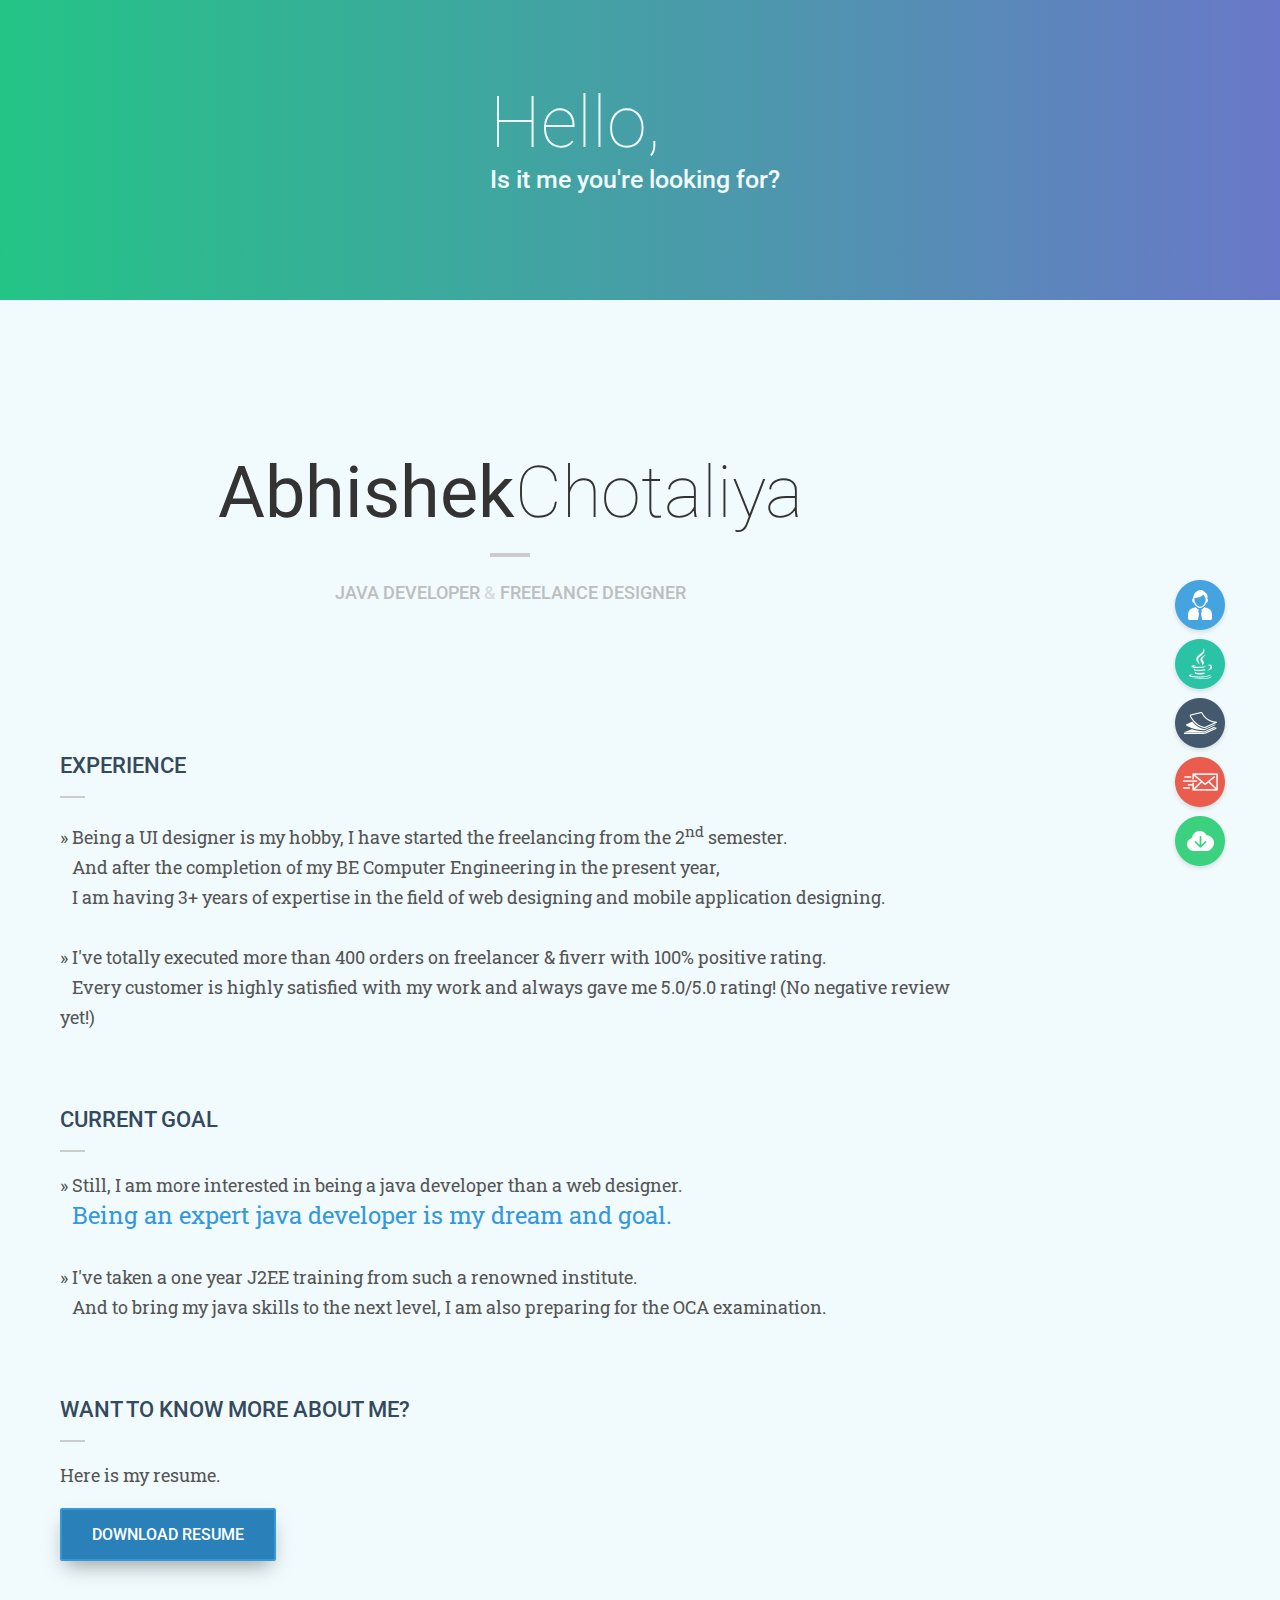
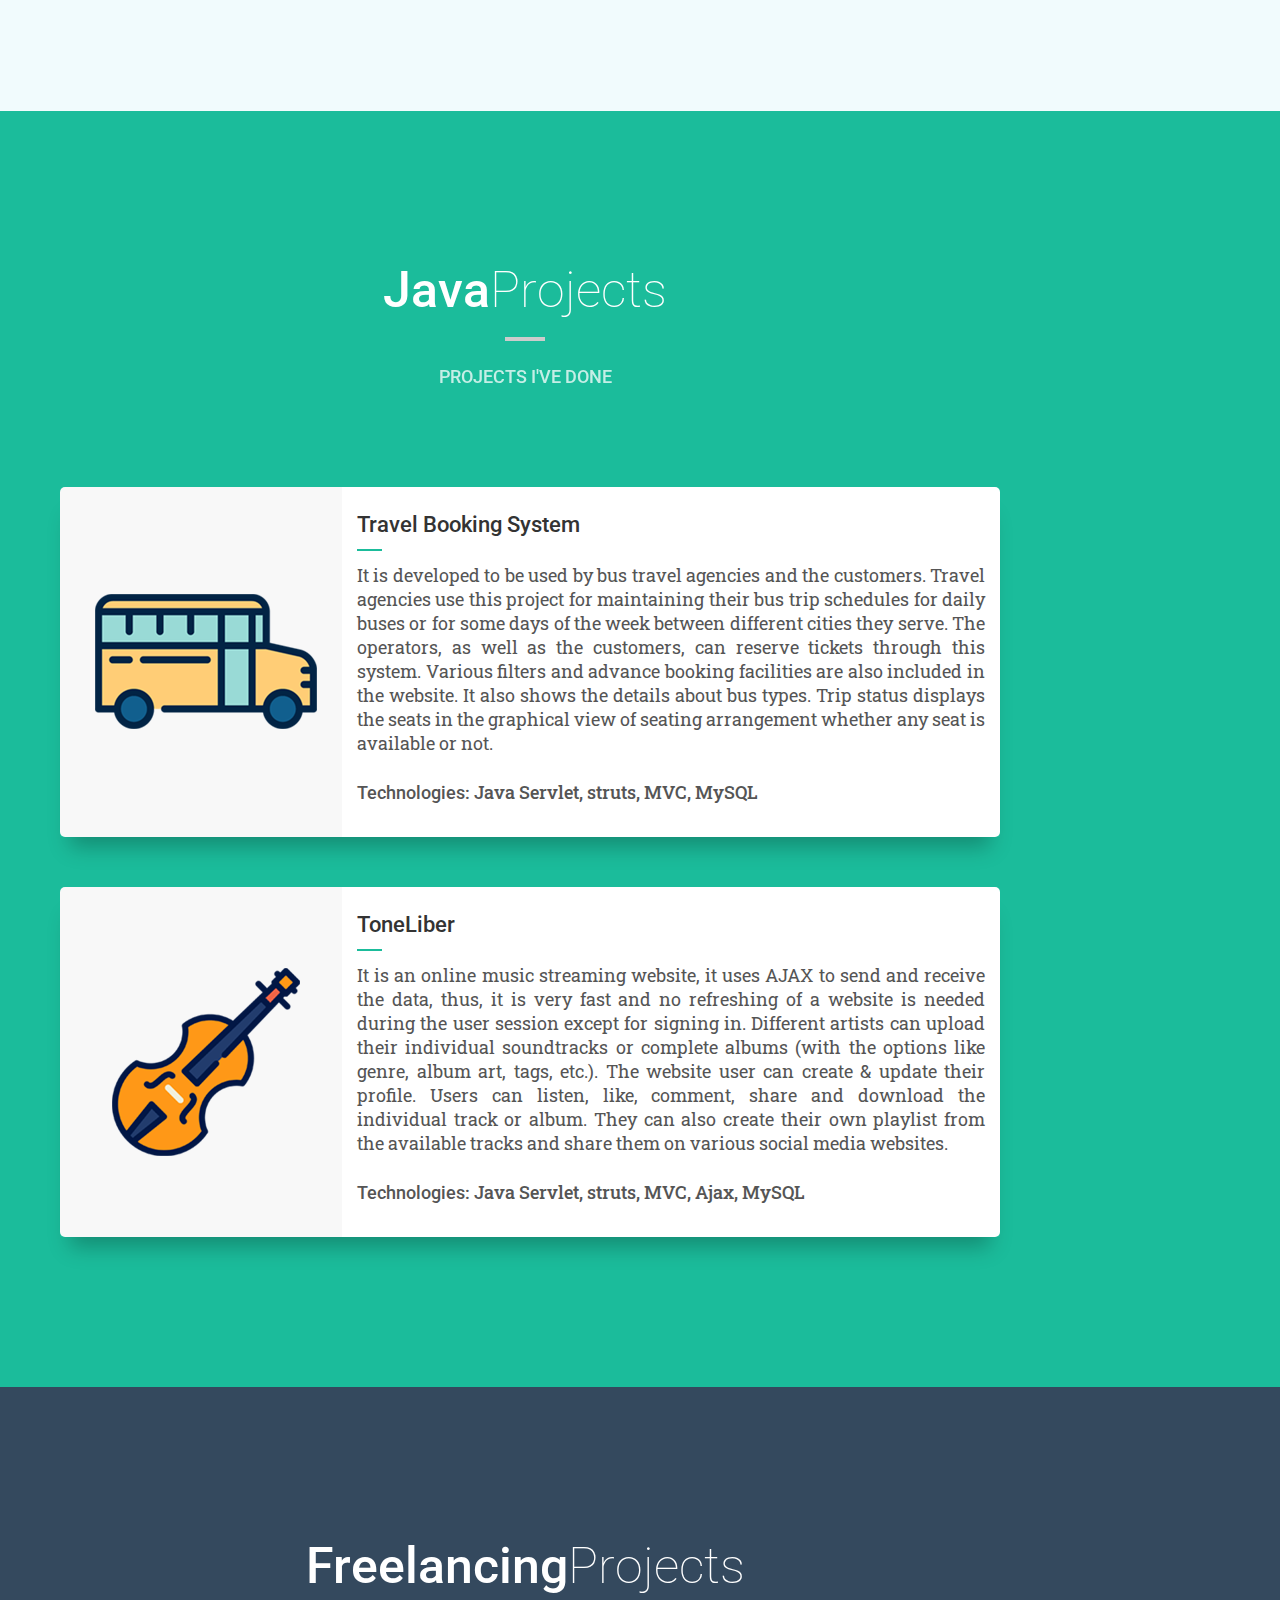
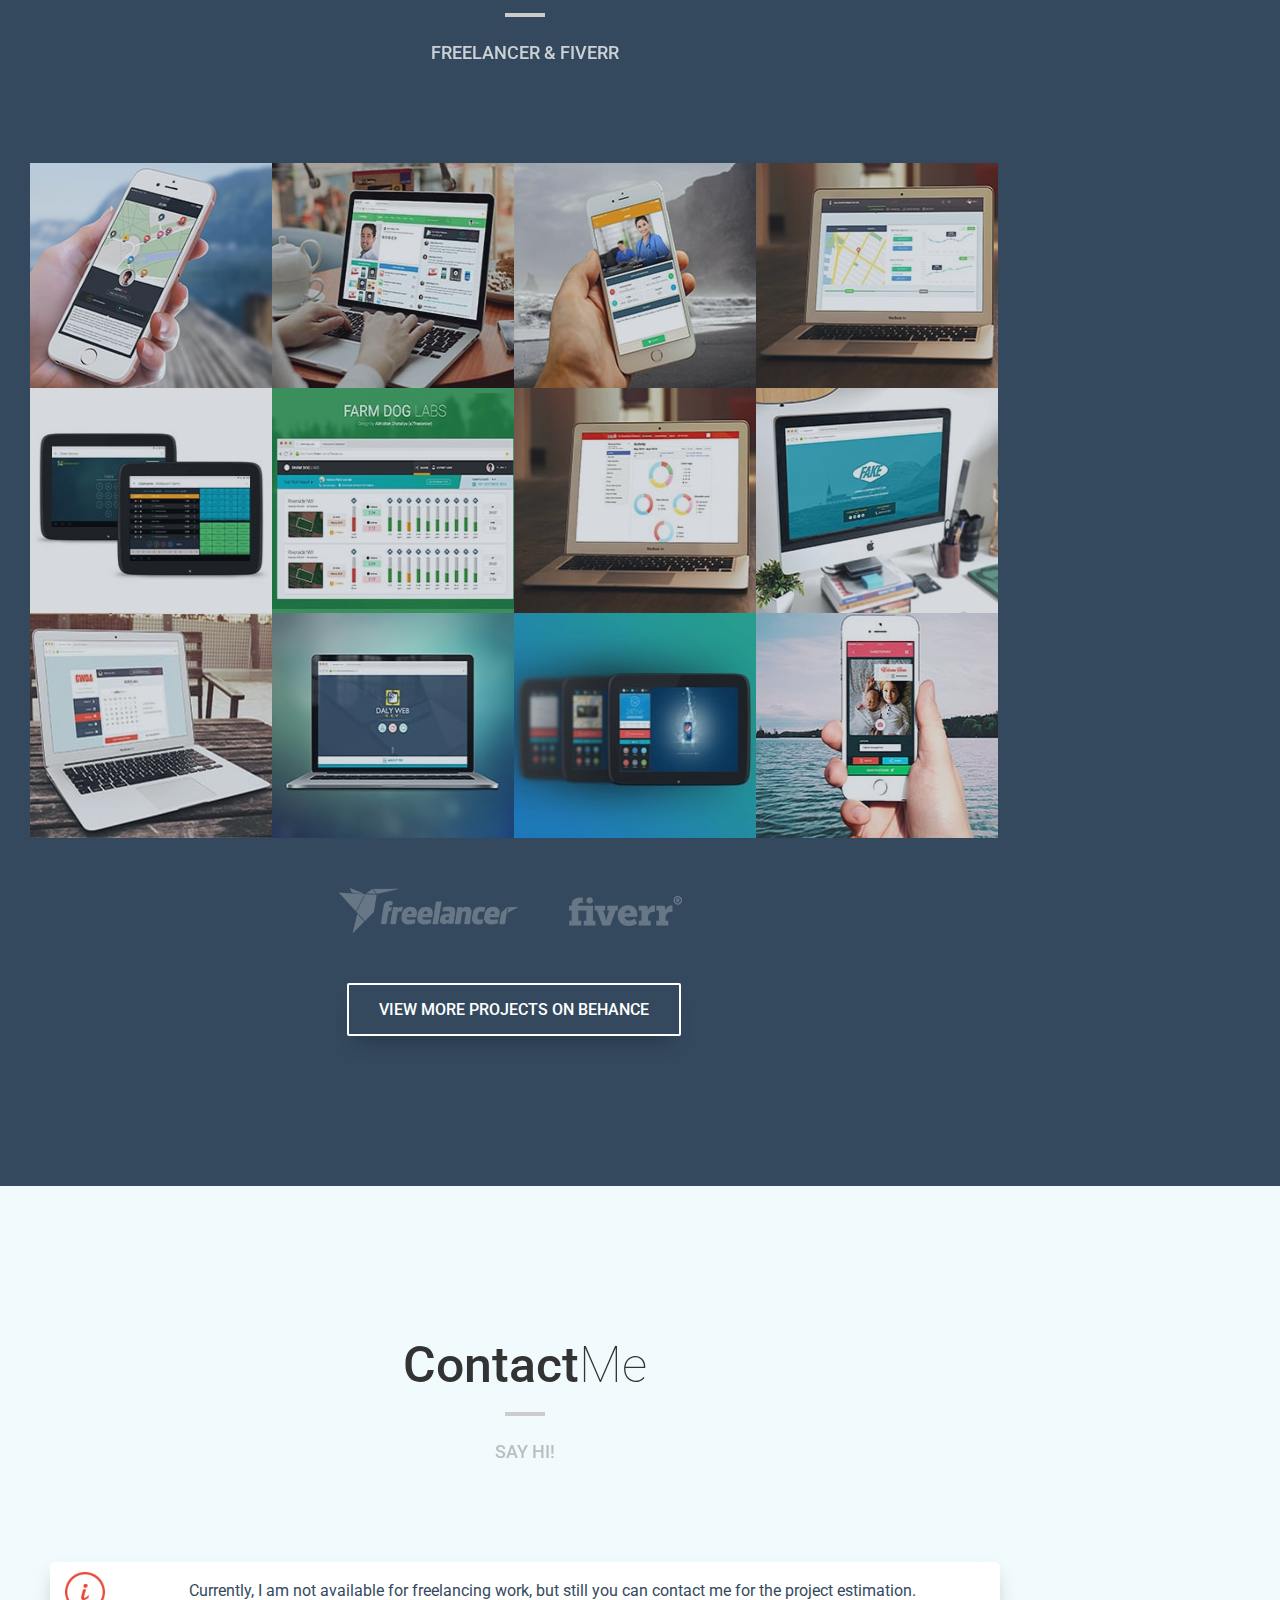
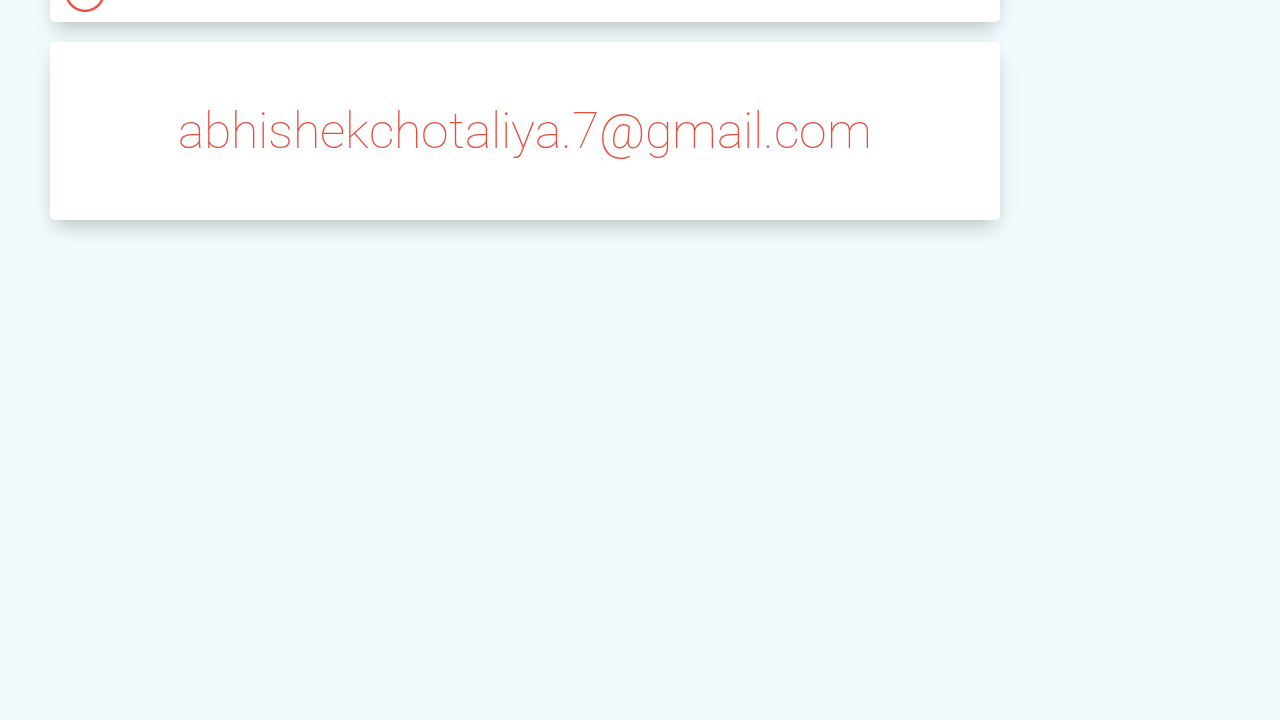
==== commit abcd81d9: "a fix" ====
--- a/index.html
+++ b/index.html
@@ -11,42 +11,53 @@
     <div class="content">
       <div class="fixed-section no-select">
         <div class="float-container">
-          <ul class="list-float-container"><a href="#aboutme" class="list-float">
-              <li class="button-box fr">
-                <div class="button-container btn1"></div>
-              </li>
+          <ul class="list-float-container">
+            <div class="list-float"><a href="#aboutme" class="list-floater fr">
+                <li class="button-box fr">
+                  <div class="button-container btn1"></div>
+                </li></a>
               <li class="corner fr"></li>
               <li class="button-data fr">
                 <div class="tooltip tac">About Me</div>
-              </li></a><a href="#java" class="list-float">
-              <li class="button-box fr">
-                <div class="button-container btn2"></div>
-              </li>
+              </li>
+            </div>
+            <div class="list-float"><a href="#java" class="list-floater fr">
+                <li class="button-box fr">
+                  <div class="button-container btn2"></div>
+                </li></a>
               <li class="corner fr"></li>
               <li class="button-data fr">
                 <div class="tooltip tac">Java Projects</div>
-              </li></a><a href="#freelancing" class="list-float">
-              <li class="button-box fr">
-                <div class="button-container btn3"></div>
-              </li>
+              </li>
+            </div>
+            <div class="list-float"><a href="#freelancing" class="list-floater fr">
+                <li class="button-box fr">
+                  <div class="button-container btn3"></div>
+                </li></a>
               <li class="corner fr"></li>
               <li class="button-data fr">
                 <div class="tooltip tac">Freelancing work</div>
-              </li></a><a href="#contact" class="list-float">
-              <li class="button-box fr">
-                <div class="button-container btn4"></div>
-              </li>
+              </li>
+            </div>
+            <div class="list-float"><a href="#contact" class="list-floater fr">
+                <li class="button-box fr">
+                  <div class="button-container btn4"></div>
+                </li></a>
               <li class="corner fr"></li>
               <li class="button-data fr">
                 <div class="tooltip tac">Contact Me</div>
-              </li></a><a href="download/resume.pdf" download="Abhishek_Chotaliya_resume" class="list-float">
-              <li class="button-box fr">
-                <div class="button-container btn5"></div>
-              </li>
+              </li>
+            </div>
+            <div class="list-float"><a href="download/resume.pdf" download="Abhishek_Chotaliya_resume" class="list-floater fr">
+                <li class="button-box fr">
+                  <div class="button-container btn5"></div>
+                </li></a>
               <li class="corner fr"></li>
               <li class="button-data fr">
                 <div class="tooltip tac">Download</div>
-              </li></a></ul>
+              </li>
+            </div>
+          </ul>
         </div>
       </div>
       <div class="hello-container no-select">
--- a/css/style.css
+++ b/css/style.css
@@ -1043,6 +1043,11 @@
   width: 225px;
 }
 
+.list-floater {
+  display: inline-block;
+  width: 50px;
+}
+
 .btn1 {
   background-image: url(../img/user.png);
 }
@@ -1061,6 +1066,22 @@
 
 .btn5 {
   background-image: url(../img/download.png);
+}
+
+.button-box {
+  opacity: 0.9;
+  height: 50px;
+  width: 50px;
+  border-radius: 25px;
+  transition-duration: 0.25s;
+  box-shadow: 0px 2px 5px rgba(0, 0, 0, 0.15);
+}
+.button-box:hover {
+  opacity: 1;
+  box-shadow: 0px 2px 10px rgba(0, 0, 0, 0.4);
+}
+.button-box:hover .button-data {
+  opacity: 1;
 }
 
 .button-data {
@@ -1074,26 +1095,10 @@
   box-shadow: 0px 4px 10px rgba(0, 0, 0, 0.35);
 }
 
-.button-box {
-  opacity: 0.9;
-  height: 50px;
-  width: 50px;
-  border-radius: 25px;
-  transition-duration: 0.25s;
-  box-shadow: 0px 2px 5px rgba(0, 0, 0, 0.15);
-}
-.button-box:hover {
-  opacity: 1;
-  box-shadow: 0px 2px 10px rgba(0, 0, 0, 0.4);
-}
-.button-box:hover .button-data {
-  opacity: 0;
-}
-
 .corner {
   opacity: 0;
+  display: inline-block;
   z-index: 99;
-  display: inline-block;
   margin-right: 18px;
   margin-top: 19px;
   height: 12px;
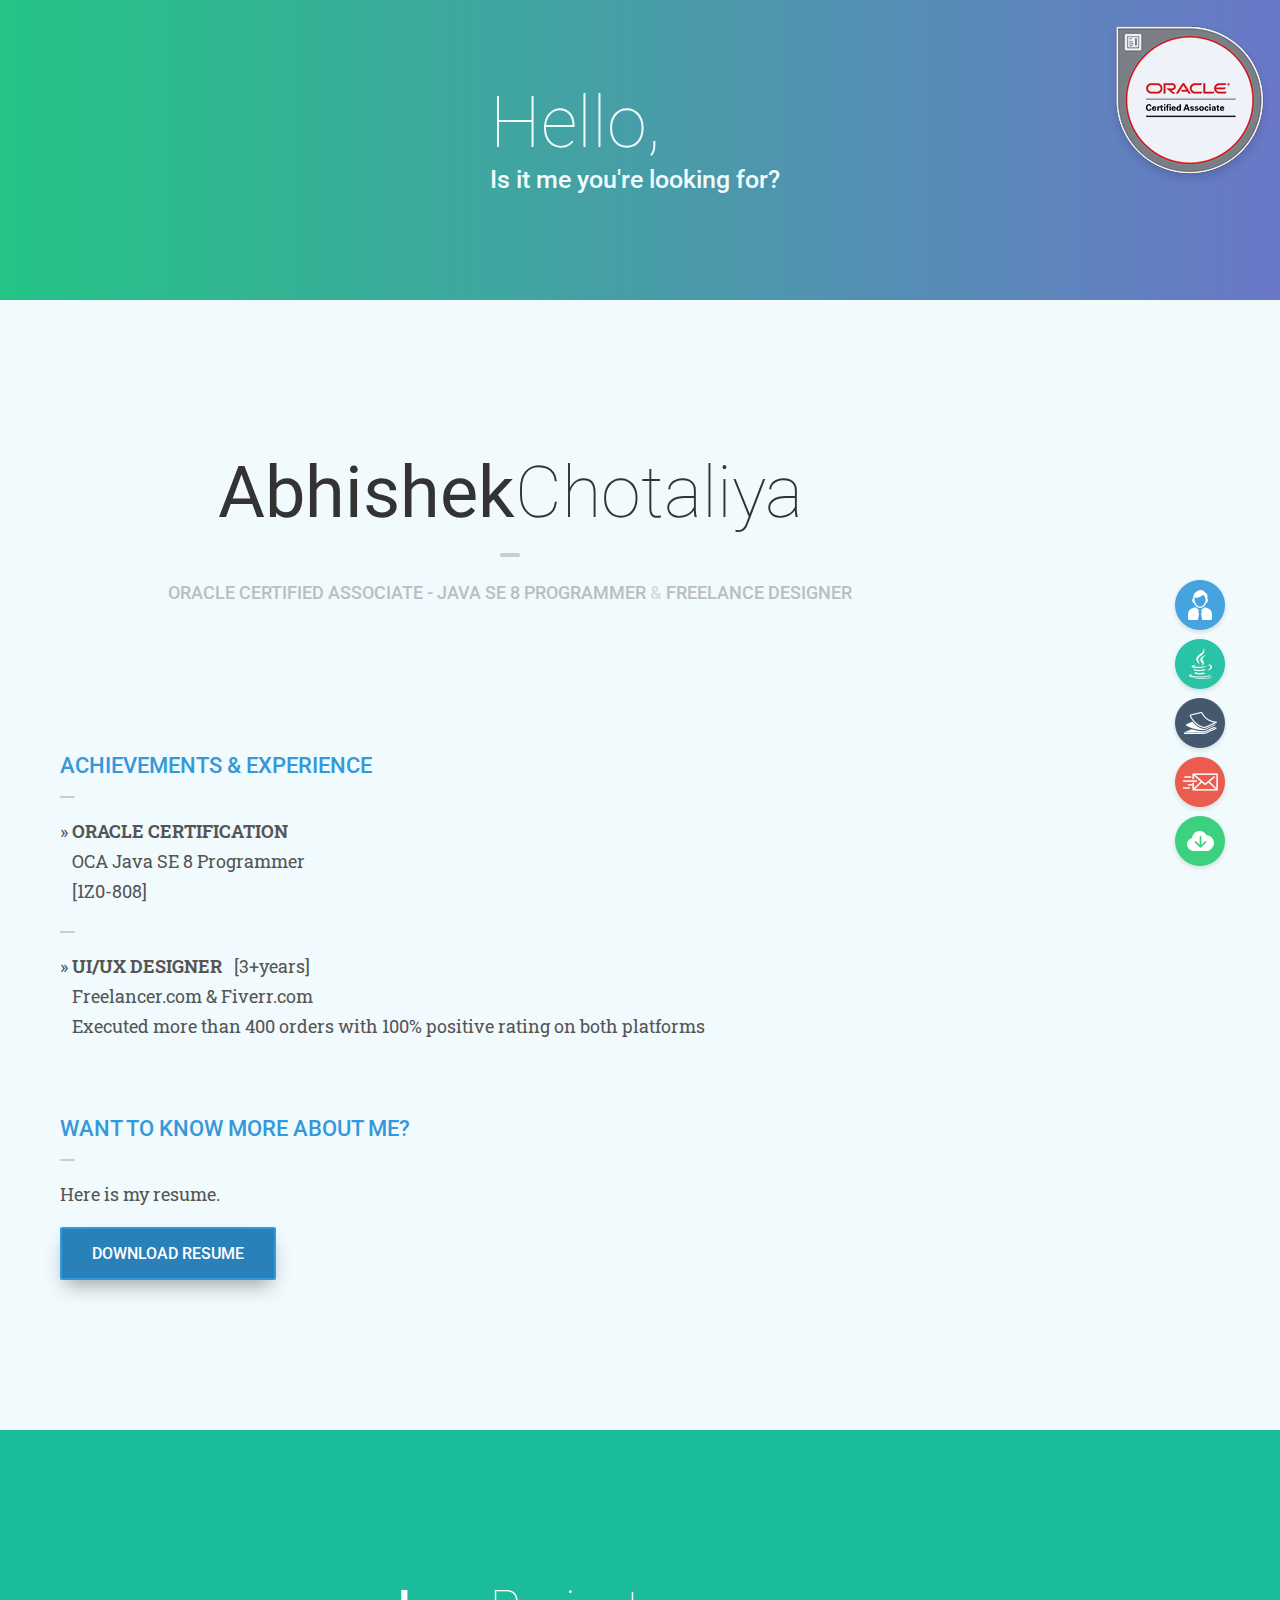
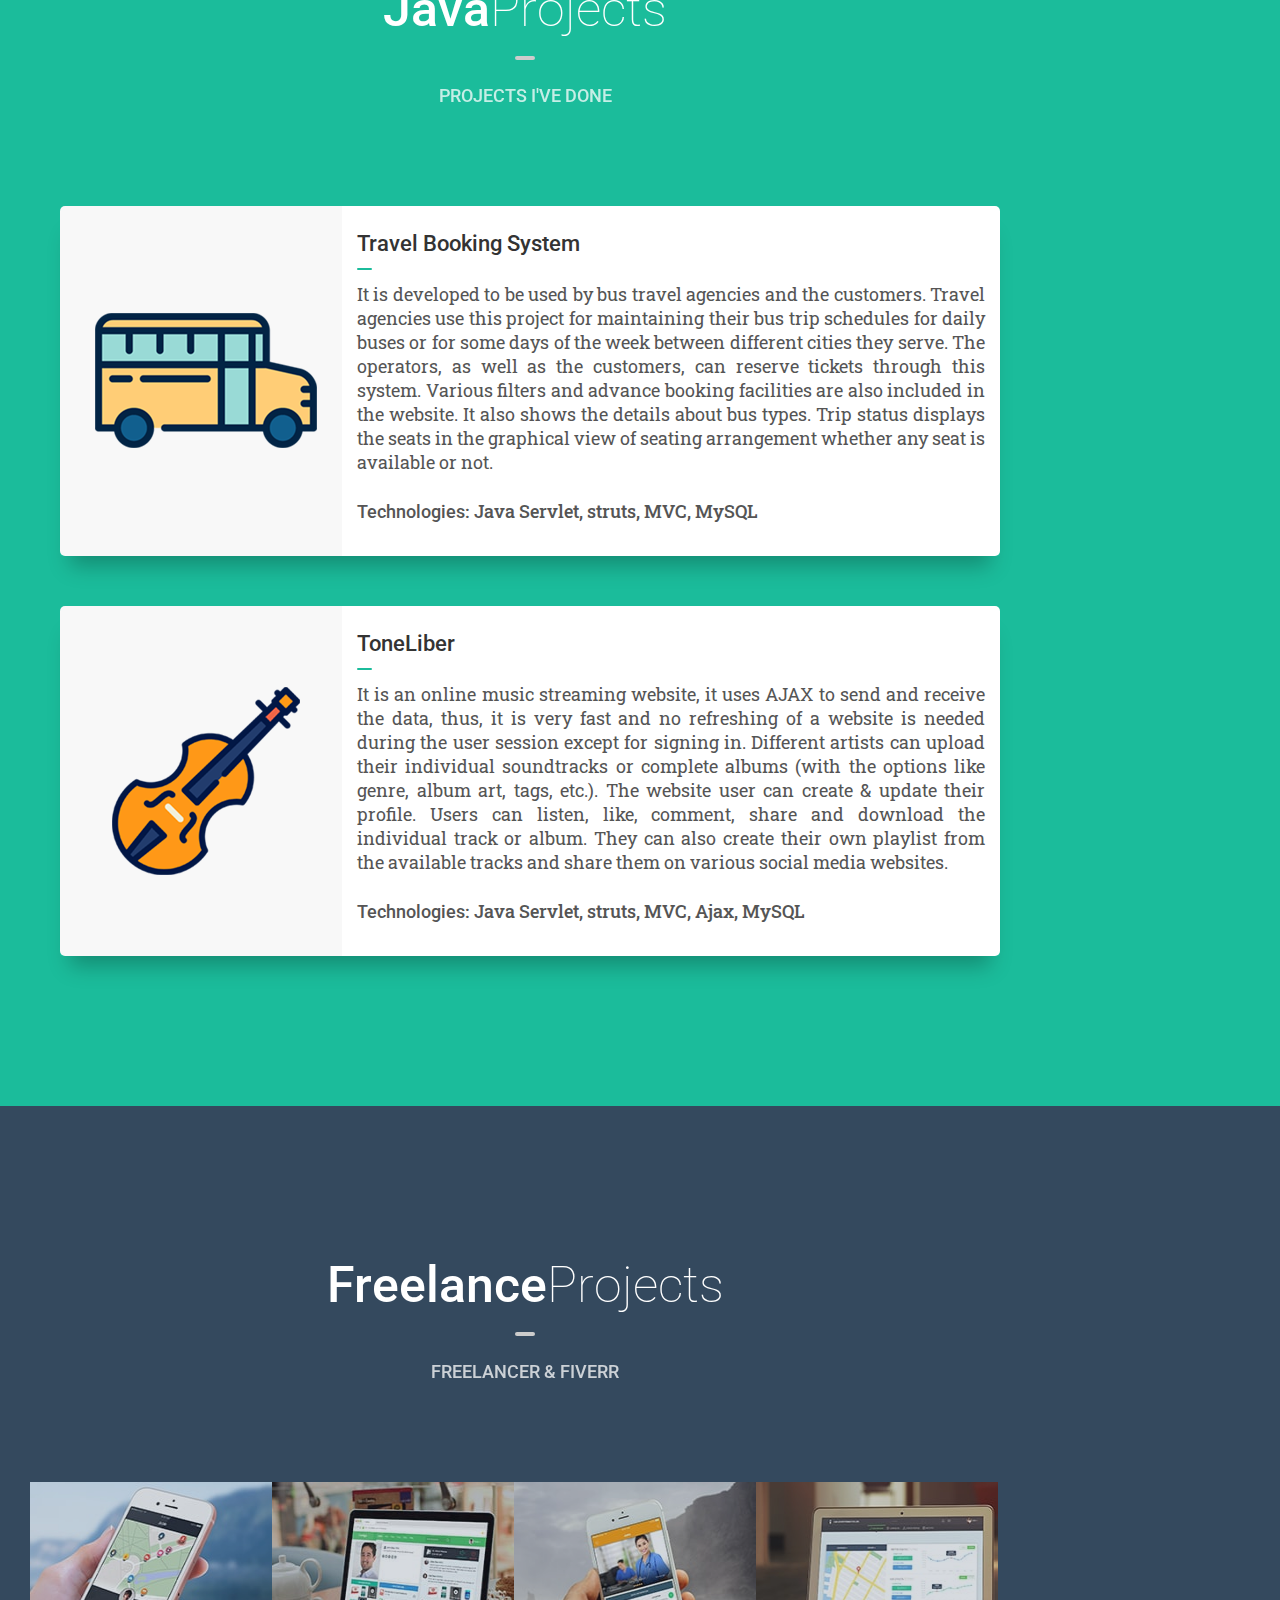
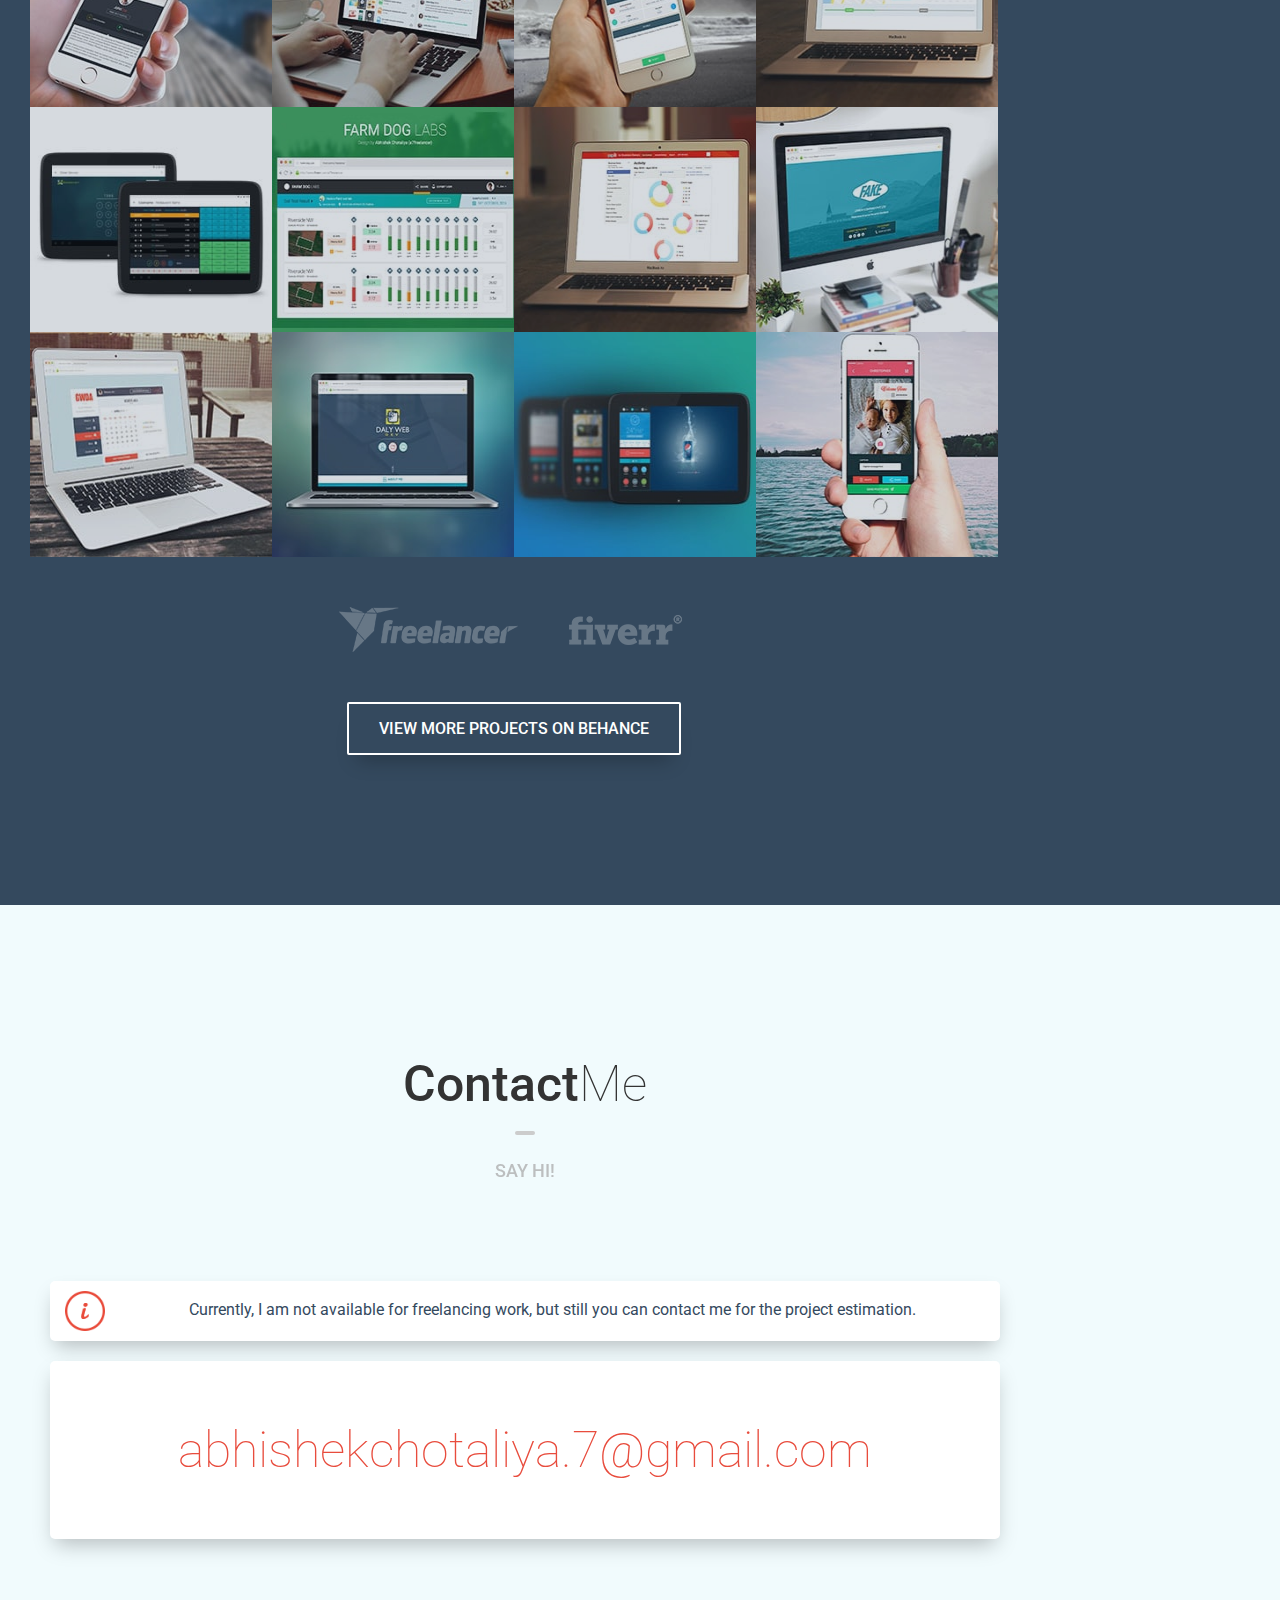
==== commit 1c21b886: "OCA update" ====
--- a/index.html
+++ b/index.html
@@ -9,6 +9,9 @@
   </head>
   <body>
     <div class="content">
+      <div class="fixed-badge"><a href="certificate.html"><img src="img/oca-badge.png" width="150" height="150" alt="oca-badge" class="oca-badge"></a>
+        <!--.oca-badge-->
+      </div>
       <div class="fixed-section no-select">
         <div class="float-container">
           <ul class="list-float-container">
@@ -36,7 +39,7 @@
                 </li></a>
               <li class="corner fr"></li>
               <li class="button-data fr">
-                <div class="tooltip tac">Freelancing work</div>
+                <div class="tooltip tac">Freelance work</div>
               </li>
             </div>
             <div class="list-float"><a href="#contact" class="list-floater fr">
@@ -54,7 +57,8 @@
                 </li></a>
               <li class="corner fr"></li>
               <li class="button-data fr">
-                <div class="tooltip tac">Download</div>
+                <!--.tooltip.tac Download-->
+                <div class="tooltip tac">Resume</div>
               </li>
             </div>
           </ul>
@@ -75,24 +79,34 @@
                   <div class="name tac">
                     <h3 class="name-title">Abhishek<span class="thin">Chotaliya </span></h3>
                     <div class="drop1 center"></div>
-                    <h5 class="name-sub">JAVA DEVELOPER<span class="dim"> &</span><span> FREELANCE DESIGNER</span></h5>
+                    <h5 class="name-sub">ORACLE CERTIFIED ASSOCIATE - JAVA SE 8 PROGRAMMER<span class="dim"> &</span><span> FREELANCE DESIGNER</span></h5>
                   </div>
                   <ul class="experience">
-                    <li class="about-me-head">EXPERIENCE</li>
+                    <li class="about-me-head">ACHIEVEMENTS & EXPERIENCE</li>
                     <li class="drop2"></li>
-                    <li class="about-me-description">&raquo; Being a UI designer is my hobby, I have started the freelancing from the 2<sup>nd</sup> semester. <br/>&nbsp;&nbsp;&nbsp;And after the completion of my BE Computer Engineering in the present year,<br/>&nbsp;&nbsp;&nbsp;I am having 3+ years of expertise in the field of web designing and mobile application designing. <br/><br/>&raquo; I've totally executed more than 400 orders on freelancer & fiverr with 100% positive rating. <br/>&nbsp;&nbsp;&nbsp;Every customer is highly satisfied with my work and always gave me 5.0/5.0 rating! (No negative review yet!)
-                      <!--li.about-me-description &raquo; Being a UI designer is my hobby, I have started the freelancing from the 2<sup>nd</sup> semester. <br/>&nbsp;&nbsp;&nbsp;And even though I am still in the final semester of BE Computer Engineering,<br/>&nbsp;&nbsp;&nbsp;I am having 3 years of expertise in the field of web designing and mobile application designing. <br/><br/>&raquo; I've totally executed more than 400 orders on freelancer & fiverr with 100% positive rating. <br/>&nbsp;&nbsp;&nbsp;Every customer is highly satisfied with my work and always gave me 5.0/5.0 rating! (No negative review yet!)-->
-                      <!--Being a UI designer is my hobby, I've started freelancing from the 2nd semester <br/>And even though I am still in the final semester of my BE Computer Engineering,<br/>I am having 3 years of expertise in the field of web designing and application designing.<br/><br/>I've total executed more than 400 orders on freelancer & fiverr with 100% positive record.<br/>Every customer is satisfied with my work and I always got 5.0/5.0 rating! (No negative review yet!)-->
+                    <li class="about-me-description">&raquo; <b>ORACLE CERTIFICATION</b><br/>&nbsp;&nbsp;&nbsp;OCA Java SE 8 Programmer<br/>&nbsp;&nbsp;&nbsp;[1Z0-808]</li>
+                    <li class="drop2 drop-2"></li>
+                    <li class="about-me-description">&raquo; <b>UI/UX DESIGNER</b>  &nbsp; [3+years]<br/>&nbsp;&nbsp;&nbsp;Freelancer.com & Fiverr.com<br/>&nbsp;&nbsp;&nbsp;Executed more than 400 orders with 100% positive rating on both platforms
+                      <!--&raquo; Being a UI designer is my hobby, I have started the freelancing from the 2<sup>nd</sup> semester. <br/>&nbsp;&nbsp;&nbsp;And after the completion of my BE Computer Engineering in the present year,<br/>&nbsp;&nbsp;&nbsp;I am having 3+ years of expertise in the field of web designing and mobile application designing. <br/><br/>&raquo; I've totally executed more than 400 orders on freelancer & fiverr with 100% positive rating. <br/>&nbsp;&nbsp;&nbsp;Every customer is highly satisfied with my work and always gave me 5.0/5.0 rating! (No negative review yet!)-->
                     </li>
+                    <!--li.about-me-description &raquo; Being a UI designer is my hobby, I have started the freelancing from the 2<sup>nd</sup> semester. <br/>&nbsp;&nbsp;&nbsp;And even though I am still in the final semester of BE Computer Engineering,<br/>&nbsp;&nbsp;&nbsp;I am having 3 years of expertise in the field of web designing and mobile application designing. <br/><br/>&raquo; I've totally executed more than 400 orders on freelancer & fiverr with 100% positive rating. <br/>&nbsp;&nbsp;&nbsp;Every customer is highly satisfied with my work and always gave me 5.0/5.0 rating! (No negative review yet!)
+                    //Being a UI designer is my hobby, I've started freelancing from the 2nd semester <br/>And even though I am still in the final semester of my BE Computer Engineering,<br/>I am having 3 years of expertise in the field of web designing and application designing.<br/><br/>I've total executed more than 400 orders on freelancer & fiverr with 100% positive record.<br/>Every customer is satisfied with my work and I always got 5.0/5.0 rating! (No negative review yet!)
+                    
+                    
+                    
+                    -->
                   </ul>
-                  <ul class="current-goal">
-                    <li class="about-me-head">CURRENT GOAL</li>
-                    <li class="drop2"></li>
-                    <li class="about-me-description">&raquo; Still, I am more interested in being a java developer than a web designer.<br/>&nbsp;&nbsp;&nbsp;<span class="about-me-description-bold">Being an expert java developer is my dream and goal.</span><br/><br/>&raquo; I've taken a one year J2EE training from such a renowned institute.
-                      <br/>&nbsp;&nbsp;&nbsp;And to bring my java skills to the next level, I am also preparing for the OCA examination.
-                      <!--<br/>&nbsp;&nbsp;&nbsp;for a better understanding of Java.-->
-                    </li>
-                  </ul>
+                  <!--ul.current-goal
+                  //li.about-me-head CURRENT GOAL
+                  li.drop2
+                  li.about-me-description &raquo; Still, I am more interested in being a java developer than a web designer.<br/>&nbsp;&nbsp;&nbsp;
+                                                          span.about-me-description-bold Being an expert java developer is my dream and goal.
+                                                          <br/><br/>&raquo; I've taken a one year J2EE training from such a renowned institute.
+                                                          <br/>&nbsp;&nbsp;&nbsp
+                                                          //And to bring my java skills to the next level, I am also preparing for the OCA examination.
+                                                          //<br/>&nbsp;&nbsp;&nbsp;for a better understanding of Java.
+                                                          
+                  -->
                   <ul class="more-me">
                     <li class="about-me-head">WANT TO KNOW MORE ABOUT ME?</li>
                     <li class="drop2"></li>
@@ -150,7 +164,7 @@
         <div class="grid">
           <div class="grid__col grid__col--12-of-12">
             <div class="grid__col grid__col--9-of-12 freelancing-container tac">
-              <h4 class="java-heading">Freelancing<span class="thin">Projects</span></h4>
+              <h4 class="java-heading">Freelance<span class="thin">Projects</span></h4>
               <div class="drop1 center"></div>
               <h5 class="java-desc">FREELANCER & FIVERR</h5>
             </div>
--- a/css/style.css
+++ b/css/style.css
@@ -567,7 +567,7 @@
 }
 
 ::selection {
-  background-color: #f39c11;
+  background-color: #ed1b24;
   color: white;
 }
 
@@ -630,20 +630,27 @@
 }
 
 .drop1 {
-  width: 40px;
+  width: 20px;
   height: 4px;
+  border-radius: 2px;
   background-color: #cccccc;
 }
 
 .drop2 {
-  width: 25px;
+  width: 15px;
   height: 2px;
+  border-radius: 2px;
   background-color: #cccccc;
 }
 
+.drop-2 {
+  margin-top: 25px;
+}
+
 .drop3 {
-  width: 25px;
+  width: 15px;
   height: 2px;
+  border-radius: 2px;
   background-color: #1bbc9b;
 }
 
@@ -685,7 +692,11 @@
   margin-top: 150px;
 }
 
-.current-goal, .more-me {
+.current-goal {
+  margin-top: 25px;
+}
+
+.more-me {
   margin-top: 75px;
 }
 
@@ -694,7 +705,7 @@
   font-family: "Roboto";
   font-size: 22px;
   font-weight: 500;
-  color: #34495e;
+  color: #3598db;
 }
 
 .about-me-description {
@@ -978,7 +989,7 @@
   padding: 50px 0;
   padding-top: 75px;
   width: 100%;
-  background-color: #222222;
+  background-color: #282e3a;
 }
 
 .footer-container {
@@ -986,10 +997,11 @@
 }
 
 .footer-text1 {
+  opacity: 0.5;
   font-family: "Roboto";
   font-size: 16px;
   font-weight: 400;
-  color: #cccccc;
+  color: white;
 }
 
 .footer-text2 {
@@ -1002,16 +1014,34 @@
 }
 
 .thanking-you {
+  opacity: 0.75;
   font-family: "Roboto";
   font-size: 18px;
   font-weight: 500;
-  color: #cccccc;
+  color: white;
 }
 
 .a7logo {
   position: relative;
   left: 50%;
   margin-left: -50px;
+}
+
+.fixed-badge {
+  padding: 25px 15px 0px 0px;
+  position: fixed;
+  right: 0px;
+}
+
+.oca-badge {
+  opacity: 0.9;
+  float: right;
+  transition-duration: 0.25s;
+  filter: drop-shadow(0px 5px 5px rgba(0, 0, 0, 0.15));
+}
+.oca-badge:hover {
+  opacity: 1;
+  filter: drop-shadow(0px 5px 10px rgba(0, 0, 0, 0.4));
 }
 
 .fixed-section {
@@ -1038,6 +1068,7 @@
 }
 
 .list-float {
+  position: relative;
   display: inline-block;
   margin-top: 5px;
   width: 225px;
@@ -1091,13 +1122,14 @@
   width: 150px;
   background-color: #555555;
   border-radius: 5px;
-  transition-duration: 0.5s;
+  transition-duration: 0.25s;
   box-shadow: 0px 4px 10px rgba(0, 0, 0, 0.35);
 }
 
 .corner {
+  position: inherit;
+  display: inline-block;
   opacity: 0;
-  display: inline-block;
   z-index: 99;
   margin-right: 18px;
   margin-top: 19px;
@@ -1106,14 +1138,57 @@
   background-repeat: no-repeat;
   background-size: 100% 100%;
   background-image: url(../img/corner.png);
-  transition-duration: 0.5s;
+  transition-duration: 0.25s;
 }
 
 .tooltip {
-  margin-right: 8px;
   line-height: 45px;
   font-family: "Roboto";
   font-size: 16px;
   font-weight: 400;
   color: white;
 }
+
+.cert-body {
+  display: flex;
+  flex-direction: column;
+  justify-content: center;
+  align-items: center;
+  height: 100vh;
+  width: 100%;
+  background-color: #2d3e50;
+}
+
+.oca-cert {
+  margin-left: 50px;
+  height: 603px;
+  width: 792px;
+  transition-duration: 0.25s;
+  box-shadow: 0px 10px 20px -5px rgba(0, 0, 0, 0.25);
+}
+.oca-cert:hover {
+  transform: translate(0px, -2px) scale(1.01);
+  box-shadow: 0px 35px 25px -20px rgba(0, 0, 0, 0.35);
+}
+
+.back-btn {
+  border-radius: 50px;
+  font-family: "Roboto";
+  padding: 15px 15px;
+  font-weight: 500;
+  border: 2px solid white;
+  color: white;
+  background: #ed1b24;
+  transition-duration: 0.25s;
+  transform: rotate(0deg);
+  box-shadow: 0px 15px 20px -10px rgba(0, 0, 0, 0.25);
+}
+.back-btn:hover {
+  transform: rotate(90deg);
+  color: #ed1b24;
+  transform: scale(1.05);
+  background: white;
+  border-top: 2px solid #ed1b24;
+  border-bottom: 2px solid #ed1b24;
+  box-shadow: 0px 30px 30px -15px rgba(0, 0, 0, 0.4);
+}
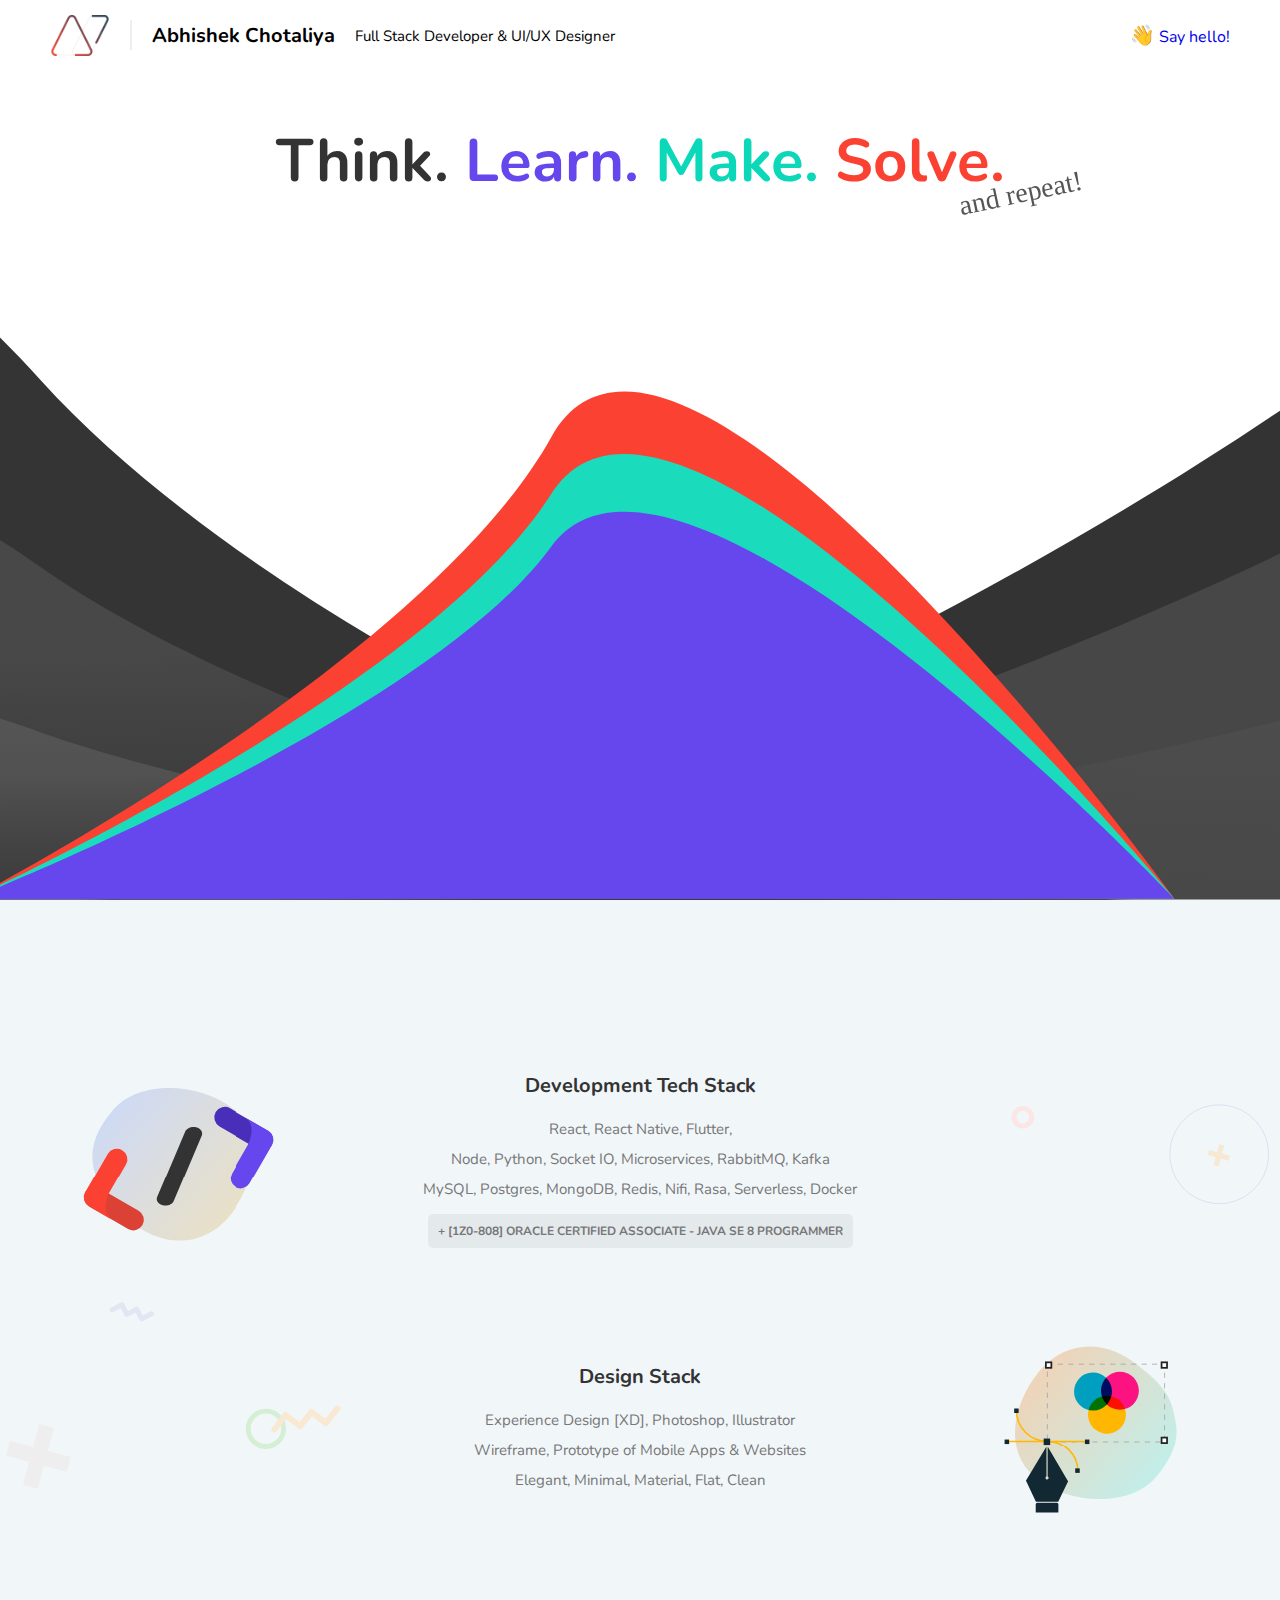
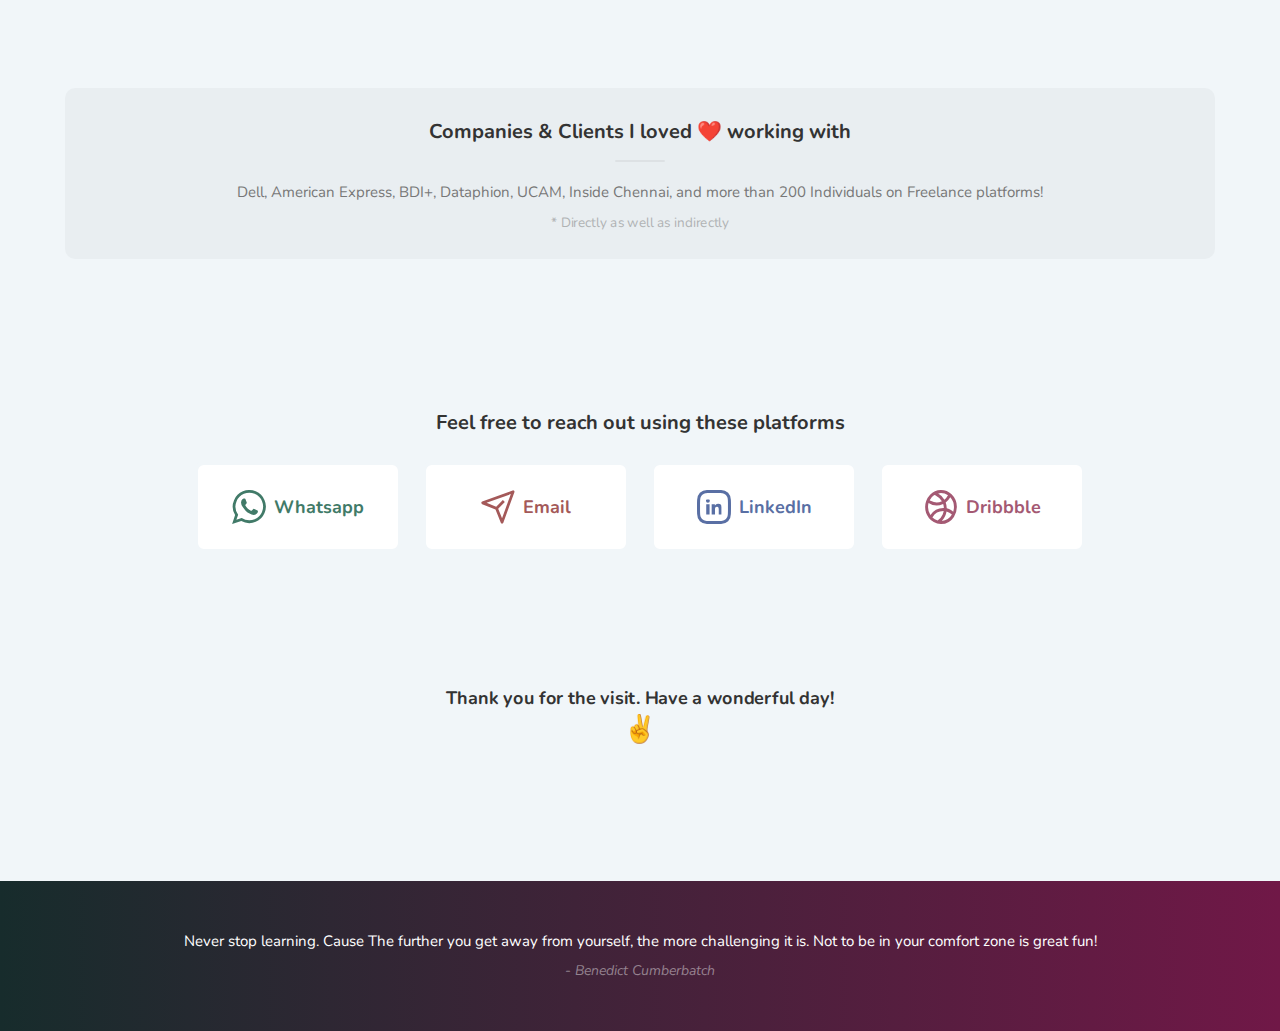
==== commit 32211f70: "website version 2" ====
--- a/index.html
+++ b/index.html
@@ -1,250 +1,135 @@
 <!DOCTYPE html>
 <html>
+
   <head>
-    <title>Abhishek Chotaliya</title><link rel="icon" type="image/png" href="img/favicon/favicon-32x32.png" sizes="32x32" />
-    <link rel="icon" type="image/png" href="img/favicon/favicon-16x16.png" sizes="16x16" />
-    <link rel="stylesheet" type="text/css" href="css/style.css">
-    <link rel="stylesheet" type="text/css" href="lightbox/css/lightbox.css"><link href='https://fonts.googleapis.com/css?family=Roboto:100,400,500' rel='stylesheet' type='text/css'>
-    <link href='https://fonts.googleapis.com/css?family=Roboto+Slab' rel='stylesheet' type='text/css'>
+    <meta charset="utf-8">
+    <meta http-equiv="Content-Type" content="text/html; charset=utf-8">
+    <meta name="title" content="Abhishek Chotaliya">
+    <meta name="description" content="Abhishek Chotaliya. Full Stack Developer & UI/UX Designer.">
+    <meta name="keywords" content="abhishek chotaliya, abhishek, chotaliya, full stack developer, ui designer, ux designer, developer, designer, programmer">
+    <meta name="robots" content="index, follow">
+    <meta name="language" content="English">
+    <meta name="author" content="abhishek chotaliya">
+
+    <title>Abhishek Chotaliya</title>
+    <link rel="icon" type="image/png" href="./assets/favicon.png" sizes="16x16" />
+    <link rel="preconnect" href="https://fonts.googleapis.com">
+    <link rel="preconnect" href="https://fonts.gstatic.com" crossorigin>
+    <link href="https://fonts.googleapis.com/css2?family=Nunito:wght@400;700&display=swap" rel="stylesheet">
+    <link rel="stylesheet" type="text/css" href="style.css">
   </head>
+
   <body>
-    <div class="content">
-      <div class="fixed-badge"><a href="certificate.html"><img src="img/oca-badge.png" width="150" height="150" alt="oca-badge" class="oca-badge"></a>
-        <!--.oca-badge-->
+
+    <!-- top section -->
+
+    <div class="front-section">
+      <header>
+        <div class="header-content-left">
+          <div class="logo-container"></div>
+          <div class="logo-drop"></div>
+          <div class="name">Abhishek Chotaliya</div>
+          <div class="occ">Full Stack Developer & UI/UX Designer</div>
+        </div>
+        <div class="header-content-right">
+          <a href="#reach" class="hello"><span class="hand">👋</span> Say hello!</a>
+        </div>
+      </header>
+
+      <div class="hero-content">
+        <h1>Think. <span class="blue">Learn.</span> <span class="green">Make.</span> <span class="red">Solve.</span>
+          <span class="repeat-text"></span>
+        </h1>
       </div>
-      <div class="fixed-section no-select">
-        <div class="float-container">
-          <ul class="list-float-container">
-            <div class="list-float"><a href="#aboutme" class="list-floater fr">
-                <li class="button-box fr">
-                  <div class="button-container btn1"></div>
-                </li></a>
-              <li class="corner fr"></li>
-              <li class="button-data fr">
-                <div class="tooltip tac">About Me</div>
-              </li>
-            </div>
-            <div class="list-float"><a href="#java" class="list-floater fr">
-                <li class="button-box fr">
-                  <div class="button-container btn2"></div>
-                </li></a>
-              <li class="corner fr"></li>
-              <li class="button-data fr">
-                <div class="tooltip tac">Java Projects</div>
-              </li>
-            </div>
-            <div class="list-float"><a href="#freelancing" class="list-floater fr">
-                <li class="button-box fr">
-                  <div class="button-container btn3"></div>
-                </li></a>
-              <li class="corner fr"></li>
-              <li class="button-data fr">
-                <div class="tooltip tac">Freelance work</div>
-              </li>
-            </div>
-            <div class="list-float"><a href="#contact" class="list-floater fr">
-                <li class="button-box fr">
-                  <div class="button-container btn4"></div>
-                </li></a>
-              <li class="corner fr"></li>
-              <li class="button-data fr">
-                <div class="tooltip tac">Contact Me</div>
-              </li>
-            </div>
-            <div class="list-float"><a href="download/resume.pdf" download="Abhishek_Chotaliya_resume" class="list-floater fr">
-                <li class="button-box fr">
-                  <div class="button-container btn5"></div>
-                </li></a>
-              <li class="corner fr"></li>
-              <li class="button-data fr">
-                <!--.tooltip.tac Download-->
-                <div class="tooltip tac">Resume</div>
-              </li>
-            </div>
-          </ul>
+      <div class="hero-graphic">
+      </div>
+    </div>
+
+
+    <!-- info section -->
+    <div class="info-section">
+
+      <div class="info-content content-max-width">
+        <div class="graphic dev-graphic"></div>
+        <div class="dev-expl">
+          <h2>Development Tech Stack<h2>
+          <h3 class="expl">
+            React, React Native, Flutter, <br>
+            Node, Python, Socket IO, Microservices, RabbitMQ, Kafka<br>
+            MySQL, Postgres, MongoDB, Redis, Nifi, Rasa, Serverless, Docker<br>
+            <span class="certified">+ [1Z0-808] ORACLE CERTIFIED ASSOCIATE - JAVA SE 8 PROGRAMMER</span>
+          <h3>
+        </div>
+        <div class="graphic"></div>
+      </div>
+
+      <div class="info-content content-max-width second">
+        <div class="graphic"></div>
+        <div class="dev-expl">
+          <h2>Design Stack<h2>
+          <h3 class="expl">
+            Experience Design [XD], Photoshop, Illustrator<br>
+            Wireframe, Prototype of Mobile Apps & Websites<br>
+            Elegant, Minimal, Material, Flat, Clean
+          <h3>
+        </div>
+        <div class="graphic design-graphic"></div>
+      </div>
+
+    </div>
+
+
+    <div class="all-center-container">
+
+      <div class="content-max-width worked-container">
+        <h2>Companies & Clients I loved <div class="heart">❤️</div> working with<h2>
+        <div class="worked-drop"></div>
+        <h3>
+          Dell, American Express, BDI+, Dataphion, UCAM, Inside Chennai, and more than 200 Individuals on Freelance platforms!
+        <h3>
+        <h3 class="small dim">
+          * Directly as well as indirectly
+        <h3>
+      </div>
+
+
+      <div class="reach-out-container">
+        <h2 id="reach">Feel free to reach out using these platforms<h2>
+        <div class="platforms">
+            <a href="https://rebrand.ly/abhishek_whatsapp" target="_blank" name="whatsapp" class="platform whatsapp">
+              <span class="platform-icon"></span>
+              <span class="platform-text">Whatsapp<span>
+            </a>
+            <a href="https://rebrand.ly/abhishek_email" target="_blank" name="email" class="platform email">
+              <span class="platform-icon"></span>
+              <span class="platform-text">Email<span>
+            </a>
+            <a href="https://rebrand.ly/abhishek_linkedin" target="_blank" name="linkedin" class="platform linkedin">
+              <span class="platform-icon"></span>
+              <span class="platform-text">LinkedIn<span>
+            </a>
+            <a href="https://rebrand.ly/abhishek_dribbble" target="_blank" name="dribbble" class="platform dribbble">
+              <span class="platform-icon"></span>
+              <span class="platform-text">Dribbble<span>
+            </a>
         </div>
       </div>
-      <div class="hello-container no-select">
-        <div class="hello-text fl">
-          <h1>Hello,</h1>
-          <h2>Is it me you're looking for?</h2>
-        </div>
-      </div>
-      <div id="aboutme" class="about-me-section">
-        <div class="grid">
-          <div class="maximum">
-            <div class="grid__col grid__col--12-of-12">
-              <div class="grid__col grid__col--9-of-12">
-                <div class="about-me-container">
-                  <div class="name tac">
-                    <h3 class="name-title">Abhishek<span class="thin">Chotaliya </span></h3>
-                    <div class="drop1 center"></div>
-                    <h5 class="name-sub">ORACLE CERTIFIED ASSOCIATE - JAVA SE 8 PROGRAMMER<span class="dim"> &</span><span> FREELANCE DESIGNER</span></h5>
-                  </div>
-                  <ul class="experience">
-                    <li class="about-me-head">ACHIEVEMENTS & EXPERIENCE</li>
-                    <li class="drop2"></li>
-                    <li class="about-me-description">&raquo; <b>ORACLE CERTIFICATION</b><br/>&nbsp;&nbsp;&nbsp;OCA Java SE 8 Programmer<br/>&nbsp;&nbsp;&nbsp;[1Z0-808]</li>
-                    <li class="drop2 drop-2"></li>
-                    <li class="about-me-description">&raquo; <b>UI/UX DESIGNER</b>  &nbsp; [3+years]<br/>&nbsp;&nbsp;&nbsp;Freelancer.com & Fiverr.com<br/>&nbsp;&nbsp;&nbsp;Executed more than 400 orders with 100% positive rating on both platforms
-                      <!--&raquo; Being a UI designer is my hobby, I have started the freelancing from the 2<sup>nd</sup> semester. <br/>&nbsp;&nbsp;&nbsp;And after the completion of my BE Computer Engineering in the present year,<br/>&nbsp;&nbsp;&nbsp;I am having 3+ years of expertise in the field of web designing and mobile application designing. <br/><br/>&raquo; I've totally executed more than 400 orders on freelancer & fiverr with 100% positive rating. <br/>&nbsp;&nbsp;&nbsp;Every customer is highly satisfied with my work and always gave me 5.0/5.0 rating! (No negative review yet!)-->
-                    </li>
-                    <!--li.about-me-description &raquo; Being a UI designer is my hobby, I have started the freelancing from the 2<sup>nd</sup> semester. <br/>&nbsp;&nbsp;&nbsp;And even though I am still in the final semester of BE Computer Engineering,<br/>&nbsp;&nbsp;&nbsp;I am having 3 years of expertise in the field of web designing and mobile application designing. <br/><br/>&raquo; I've totally executed more than 400 orders on freelancer & fiverr with 100% positive rating. <br/>&nbsp;&nbsp;&nbsp;Every customer is highly satisfied with my work and always gave me 5.0/5.0 rating! (No negative review yet!)
-                    //Being a UI designer is my hobby, I've started freelancing from the 2nd semester <br/>And even though I am still in the final semester of my BE Computer Engineering,<br/>I am having 3 years of expertise in the field of web designing and application designing.<br/><br/>I've total executed more than 400 orders on freelancer & fiverr with 100% positive record.<br/>Every customer is satisfied with my work and I always got 5.0/5.0 rating! (No negative review yet!)
-                    
-                    
-                    
-                    -->
-                  </ul>
-                  <!--ul.current-goal
-                  //li.about-me-head CURRENT GOAL
-                  li.drop2
-                  li.about-me-description &raquo; Still, I am more interested in being a java developer than a web designer.<br/>&nbsp;&nbsp;&nbsp;
-                                                          span.about-me-description-bold Being an expert java developer is my dream and goal.
-                                                          <br/><br/>&raquo; I've taken a one year J2EE training from such a renowned institute.
-                                                          <br/>&nbsp;&nbsp;&nbsp
-                                                          //And to bring my java skills to the next level, I am also preparing for the OCA examination.
-                                                          //<br/>&nbsp;&nbsp;&nbsp;for a better understanding of Java.
-                                                          
-                  -->
-                  <ul class="more-me">
-                    <li class="about-me-head">WANT TO KNOW MORE ABOUT ME?</li>
-                    <li class="drop2"></li>
-                    <li class="about-me-description">Here is my resume.</li><a href="download/resume.pdf" download="Abhishek_Chotaliya_resume">
-                      <li class="download-resume-btn">DOWNLOAD RESUME</li></a>
-                  </ul>
-                </div>
-              </div>
-            </div>
-          </div>
-        </div>
-      </div>
-      <div id="java" class="java-section">
-        <div class="grid">
-          <div class="maximum">
-            <div class="grid__col grid__col--12-of-12">
-              <div class="grid__col grid__col--9-of-12 java-container tac">
-                <h4 class="java-heading">Java<span class="thin">Projects</span></h4>
-                <div class="drop1 center"></div>
-                <h5 class="java-desc">PROJECTS I'VE DONE</h5>
-              </div>
-            </div>
-            <div class="grid__col grid__col--12-of-12">
-              <div class="grid__col grid__col--9-of-12 java-container">
-                <div class="grid__col grid__col--12-of-12">
-                  <div class="project">
-                    <div class="grid__col grid__col--3-of-10 project-image-container">
-                      <div class="project-image-1 center"></div>
-                    </div>
-                    <div class="grid__col grid__col--7-of-10 project-desc-container">
-                      <p class="project-heading">Travel Booking System</p>
-                      <div class="drop3"></div>
-                      <p class="project-desc">It is developed to be used by bus travel agencies and the customers. Travel agencies use this project for maintaining their bus trip schedules for daily buses or for some days of the week between different cities they serve. The operators, as well as the customers, can reserve tickets through this system. Various filters and advance booking facilities are also included in the website. It also shows the details about bus types. Trip status displays the seats in the graphical view of seating arrangement whether any seat is available or not.</p>
-                      <p class="project-technology">Technologies: <span class="project-technology-list">Java Servlet, struts, MVC, MySQL</span></p>
-                    </div>
-                  </div>
-                  <div class="project-2">
-                    <div class="grid__col grid__col--3-of-10 project-image-container">
-                      <div class="project-image-2 center"></div>
-                    </div>
-                    <div class="grid__col grid__col--7-of-10 project-desc-container">
-                      <p class="project-heading">ToneLiber</p>
-                      <div class="drop3"></div>
-                      <p class="project-desc">It is an online music streaming website, it uses AJAX to send and receive the data, thus, it is very fast and no refreshing of a website is needed during the user session except for signing in. Different artists can upload their individual soundtracks or complete albums (with the options like genre, album art, tags, etc.). The website user can create & update their profile. Users can listen, like, comment, share and download the individual track or album. They can also create their own playlist from the available tracks and share them on various social media websites.</p>
-                      <p class="project-technology">Technologies: <span class="project-technology-list">Java Servlet, struts, MVC, Ajax, MySQL</span></p>
-                    </div>
-                  </div>
-                </div>
-              </div>
-            </div>
-          </div>
-        </div>
-      </div>
-      <div id="freelancing" class="freelancing-section">
-        <div class="grid">
-          <div class="grid__col grid__col--12-of-12">
-            <div class="grid__col grid__col--9-of-12 freelancing-container tac">
-              <h4 class="java-heading">Freelance<span class="thin">Projects</span></h4>
-              <div class="drop1 center"></div>
-              <h5 class="java-desc">FREELANCER & FIVERR</h5>
-            </div>
-          </div>
-          <div class="maximum">
-            <div class="grid grid--no-gutter">
-              <div class="grid__col grid__col--12-of-12">
-                <div class="grid__col grid__col--9-of-12 freelancing-container">
-                  <div class="grid__col grid__col--4-of-4 img-row-1">
-                    <div class="grid__col grid__col--1-of-4 image-container"><a href="img/mockup/image-2.jpg" data-lightbox="image-1"><img src="img/mockup/image-2-t.jpg" width="100%" height="100%" alt="image1"></a></div>
-                    <div class="grid__col grid__col--1-of-4 image-container"><a href="img/mockup/image-3.jpg" data-lightbox="image-2"><img src="img/mockup/image-3-t.jpg" width="100%" height="100%" alt="image2"></a></div>
-                    <div class="grid__col grid__col--1-of-4 image-container"><a href="img/mockup/image-4.jpg" data-lightbox="image-3"><img src="img/mockup/image-4-t.jpg" width="100%" height="100%" alt="image3"></a></div>
-                    <div class="grid__col grid__col--1-of-4 image-container"><a href="img/mockup/image-5.jpg" data-lightbox="image-4"><img src="img/mockup/image-5-t.jpg" width="100%" height="100%" alt="image4"></a></div>
-                  </div>
-                  <div class="grid__col grid__col--4-of-4 img-row-2">
-                    <div class="grid__col grid__col--1-of-4 image-container"><a href="img/mockup/image-6.jpg" data-lightbox="image-5"><img src="img/mockup/image-6-t.jpg" width="100%" height="100%" alt="image5"></a></div>
-                    <div class="grid__col grid__col--1-of-4 image-container"><a href="img/mockup/image-7.jpg" data-lightbox="image-6"><img src="img/mockup/image-7-t.jpg" width="100%" height="100%" alt="image6"></a></div>
-                    <div class="grid__col grid__col--1-of-4 image-container"><a href="img/mockup/image-8.jpg" data-lightbox="image-7"><img src="img/mockup/image-8-t.jpg" width="100%" height="100%" alt="image7"></a></div>
-                    <div class="grid__col grid__col--1-of-4 image-container"><a href="img/mockup/image-9.jpg" data-lightbox="image-8"><img src="img/mockup/image-9-t.jpg" width="100%" height="100%" alt="image8"></a></div>
-                  </div>
-                  <div class="grid__col grid__col--4-of-4 img-row-3">
-                    <div class="grid__col grid__col--1-of-4 image-container"><a href="img/mockup/image-10.jpg" data-lightbox="image-9"><img src="img/mockup/image-10-t.jpg" width="100%" height="100%" alt="image9"></a></div>
-                    <div class="grid__col grid__col--1-of-4 image-container"><a href="img/mockup/image-11.jpg" data-lightbox="image-10"><img src="img/mockup/image-11-t.jpg" width="100%" height="100%" alt="image10"></a></div>
-                    <div class="grid__col grid__col--1-of-4 image-container"><a href="img/mockup/image-12.jpg" data-lightbox="image-11"><img src="img/mockup/image-12-t.jpg" width="100%" height="100%" alt="image11"></a></div>
-                    <div class="grid__col grid__col--1-of-4 image-container"><a href="img/mockup/image-13.jpg" data-lightbox="image-12"><img src="img/mockup/image-13-t.jpg" width="100%" height="100%" alt="image12"></a></div>
-                  </div>
-                  <div class="grid__col grid__col--4-of-4">
-                    <div class="logo-container center">
-                      <div class="freelancer fl"></div>
-                      <div class="fiverr fl"></div><a href="https://goo.gl/b3DUHY" target="blank">
-                        <div class="behance-btn">VIEW MORE PROJECTS ON BEHANCE</div></a>
-                    </div>
-                  </div>
-                </div>
-              </div>
-            </div>
-          </div>
-        </div>
-      </div>
-      <div id="contact" class="contact-section">
-        <div class="grid">
-          <div class="maximum">
-            <div class="grid__col grid__col--12-of-12">
-              <div class="grid__col grid__col--9-of-12 contact-container tac">
-                <h4 class="contact-heading">Contact<span class="thin">Me</span></h4>
-                <div class="drop1 center"></div>
-                <h5 class="contact-desc">SAY HI!</h5>
-              </div>
-            </div>
-            <div class="grid__col grid__col--12-of-12 no-select">
-              <div class="grid__col grid__col--9-of-12 contact-container">
-                <div class="grid__col grid__col--2-of-2 notification">
-                  <div class="notification-container center tac">
-                    <div class="info fl"></div>
-                    <p class="info-line">Currently, I am not available for freelancing work, but still you can contact me for the project estimation.</p>
-                  </div>
-                </div><a href="mailto:abhishekchotaliya.7@gmail.com?subject=Hi!" target="blank" class="grid__col grid__col--2-of-2 email-container tac">
-                  <h6>abhishekchotaliya.7@gmail.com</h6></a>
-              </div>
-            </div>
-          </div>
-        </div>
-      </div>
+
+
+      <h2 class="small thank-you-note">Thank you for the visit. Have a wonderful day! <br><span class="thanks">✌️</span><h2>
+
+
     </div>
-    <div class="footer">
-      <div class="grid">
-        <div class="maximum">
-          <div class="grid__col grid__col--12-of-12">
-            <div class="grid__col grid__col--9-of-12 footer-container">
-              <p class="footer-text1">This website is created using adobe photoshop, adobe brackets and toast CSS grid with a minimal material design approach.</p>
-              <p class="footer-text2"><span class="thin">Thank you for your visit.</span> Have a wonderful day!</p>
-              <p class="footer-text1">Best Regards,</p>
-              <p class="thanking-you">Abhishek<span class="thin">Chotaliya</span></p><img src="img/a7.png" width="100" height="100" alt="logo.png" class="a7logo">
-            </div>
-          </div>
-        </div>
-      </div>
-    </div><script src="https://ajax.googleapis.com/ajax/libs/jquery/2.2.3/jquery.min.js"></script>
-    <script type="text/javascript" src="lightbox/js/lightbox.js"></script>
-    <script type="text/javascript" src="script/colorchange.js"></script>
-    <script type="text/javascript" src="script/script.js"></script>
+
+    <!-- footer -->
+    <footer class="color-footer">
+      <h3 class="footer-quote-text">Never stop learning. Cause The further you get away from yourself, the more challenging it is. Not to be in your comfort zone is great fun!</h3>
+      <h3 class="footer-quote-by-text"><i>- Benedict Cumberbatch</i></h3>
+    </footer>
+
+    <script src="https://ajax.googleapis.com/ajax/libs/jquery/2.2.3/jquery.min.js"></script>
+    <script type="text/javascript" src="colorchange.js"></script>
   </body>
-</html>+
+
+</html>
--- a/style.css
+++ b/style.css
@@ -0,0 +1,374 @@
+:root {
+  --regular: 400;
+  --bold: 700;
+}
+
+.blue {
+  color: #6646ED;
+}
+
+.green {
+  color: #0BD8B8;
+}
+
+.red {
+  color: #FB4132;
+}
+
+
+* {
+  padding: 0;
+  margin: 0;
+  font-family: 'Nunito', sans-serif;
+}
+
+a {
+  text-decoration: none;
+}
+
+html {
+  scroll-behavior: smooth;
+}
+
+body {
+  background-color: #F1F6F9 !important;
+}
+
+p {
+  margin: 0;
+  padding: 0;
+}
+
+h1 {
+  text-align: center;
+  font-size: 60px;
+  font-weight: var(--bold);
+  color: #333;
+}
+
+h2 {
+  text-align: center;
+  font-size: 20px;
+  font-weight: var(--bold);
+  color: #333;
+}
+
+h3 {
+  text-align: center;
+  font-size: 15px;
+  font-weight: var(--regular);
+  color: #777;
+  line-height: 30px;
+}
+
+.small {
+  transform: scale(00.9, 00.9);
+}
+.dim {
+  opacity: 0.5;
+}
+
+@keyframes wave-animation {
+    0% { transform: rotate( 0.0deg) }
+   10% { transform: rotate(24.0deg) }
+   20% { transform: rotate(-8.0deg) }
+   30% { transform: rotate(12.0deg) }
+   40% { transform: rotate(-4.0deg) }
+   50% { transform: rotate(10.0deg) }
+   60% { transform: rotate( 0.0deg) }
+  100% { transform: rotate( 0.0deg) }
+}
+
+@keyframes heartbeat {
+  0% { transform: scale( 0.9 ) }
+  20% { transform: scale( 1.1 ) }
+  40% { transform: scale( 0.9 ) }
+  60% { transform: scale( 1.1 ) }
+  80% { transform: scale( 0.9 ) }
+  100% { transform: scale( 0.9 ) }
+}
+
+.front-section {
+  height: 100vh;
+  width: 100%;
+  background-color: white;
+}
+
+header {
+  width: calc(100% - 100px);
+  padding: 10px 50px;
+  height: 50px;
+  max-height: 70px;
+  display: flex;
+  flex-direction: row;
+  align-items: center;
+  justify-content: space-between;
+}
+
+.header-content-left {
+  display: flex;
+  align-items: center;
+}
+
+.logo-container {
+  height: 41px;
+  width: 60px;
+  background-image: url('./assets/logo.png');
+}
+
+.logo-drop {
+  margin: 0 20px;
+  height: 30px;
+  width: 2px;
+  background-color: #EEEEEE;
+}
+
+.name {
+  font-size: 20px;
+  font-weight: var(--bold);
+}
+.occ {
+  margin-top: 2px;
+  margin-left: 20px;
+  font-size: 15px;
+  font-weight: var(--regular);
+}
+
+.header-content-right {
+  cursor: pointer;
+}
+
+.hand {
+  font-size: 20px;
+  display: inline-block;
+  animation-name: wave-animation;
+  animation-duration: 2s;
+  animation-iteration-count: infinite;
+}
+
+.hero-content {
+  height: 80px;
+  margin-top: 50px;
+  width: 100%;
+}
+
+.repeat-text {
+  margin-top: 30px;
+  margin-left: -50px;
+  position: absolute;
+  display: inline-block;
+  height: 79px;
+  width: 177px;
+  background-image: url('./assets/repeat.svg');
+}
+
+.hero-graphic {
+  height: calc(100vh - 70px - 80px - 50px);
+  width: 100%;
+  background-repeat: no-repeat;
+  background-position: top;
+  background-size: cover;
+  background-image: url('./assets/colors.svg');
+}
+
+
+.content-max-width {
+  max-width: 1150px !important;
+}
+
+.info-section {
+  margin: 150px 0;
+  display: flex;
+  flex-direction: column;
+  align-items: center;
+  background-size: contain;
+  background-position: center;
+  background-repeat: no-repeat;
+  background-image: url('./assets/bg-graphic.svg');
+}
+
+.info-content {
+  width: 100%;
+  display: flex;
+  align-items: center;
+}
+
+.info-content.second {
+  margin-top: 50px;
+}
+
+.graphic {
+  flex: 1;
+  min-width: 219px;
+  flex-shrink: 0;
+}
+
+.dev-expl {
+  flex: 3;
+}
+
+h3.expl {
+  margin-top: 15px;
+}
+
+.certified {
+  display: inline-block;
+  margin-top: 10px;
+  padding: 2px 10px;
+  font-size: 12px;
+  border-radius: 5px;
+  background-color: rgba(0, 0, 0, 0.05);
+  font-weight: var(--bold);
+}
+
+.dev-graphic {
+  height: 219px;
+  width: 219px;
+  background-image: url('./assets/dev-graphic.svg');
+}
+
+.design-graphic {
+  height: 219px;
+  width: 219px;
+  background-image: url('./assets/design-graphic.svg');
+}
+
+
+.all-center-container {
+  width: 100%;
+  display: flex;
+  flex-direction: column;
+  align-items: center;
+}
+
+.heart {
+  font-size: 20px;
+  display: inline-block;
+  animation-name: heartbeat;
+  animation-duration: 2s;
+  animation-iteration-count: infinite;
+}
+
+.worked-container {
+  width: 100%;
+  display: flex;
+  flex-direction: column;
+  align-items: center;
+  padding: 30px 0 22px 0;
+  background-color: rgba(0, 0, 0, 0.03);
+  border-radius: 10px;
+}
+
+.worked-drop {
+  margin: 15px 0;
+  height: 2px;
+  width: 50px;
+  border-radius: 1px;
+  background-color: rgba(0, 0, 0, 0.05);
+}
+
+.reach-out-container {
+  margin-top: 150px;
+  display: flex;
+  flex-direction: column;
+}
+
+.platforms {
+  margin-top: 25px;
+  display: flex;
+  flex-direction: row;
+}
+
+.platform {
+  cursor: pointer;
+  margin: 0 10px;
+  display: flex;
+  align-items: center;
+  justify-content: center;
+  height: 84px;
+  width: 200px;
+  background-color: white;
+  border-radius: 10px;
+  border: 4px solid #F1F6F9;
+  transition-duration: 0.25s;
+}
+
+.whatsapp:hover {
+  box-shadow: 0 0 0px 2px #417A6850;
+}
+.email:hover {
+  box-shadow: 0 0 0px 2px #A4595950;
+}
+.linkedin:hover {
+  box-shadow: 0 0 0px 2px #596FA450;
+}
+.dribbble:hover {
+  box-shadow: 0 0 0px 2px #A4597350;
+}
+
+.platform-text {
+  text-align: left;
+  font-size: 18px;
+  font-weight: var(--bold);
+}
+
+.whatsapp .platform-text {
+  color: #417A68;
+}
+.email .platform-text {
+  color: #A45959;
+}
+.linkedin .platform-text {
+  color: #596FA4;
+}
+.dribbble .platform-text {
+  color: #A45973;
+}
+
+.platform-icon {
+  margin-right: 8px;
+  height: 34px;
+  width: 34px;
+  background-repeat: no-repeat;
+  background-position: center;
+  background-size: 100% 100%;
+}
+
+.whatsapp .platform-icon {
+  background-image: url('./assets/whatsapp.svg');
+}
+.email .platform-icon {
+  background-image: url('./assets/mail.svg');
+}
+.linkedin .platform-icon {
+  background-image: url('./assets/in.svg');
+}
+.dribbble .platform-icon {
+  background-image: url('./assets/dribbble.svg');
+}
+
+.thank-you-note {
+  margin: 130px 0;
+}
+
+.thanks {
+  font-size: 30px;
+}
+
+footer {
+  display: flex;
+  flex-direction: column;
+  justify-content: center;
+  align-items: center;
+  height: 150px;
+  background-color: #38344A;
+}
+
+.footer-quote-text {
+  color: white;
+}
+
+.footer-quote-by-text {
+  font-size: 14px;
+  color: #ffffff70;
+}
